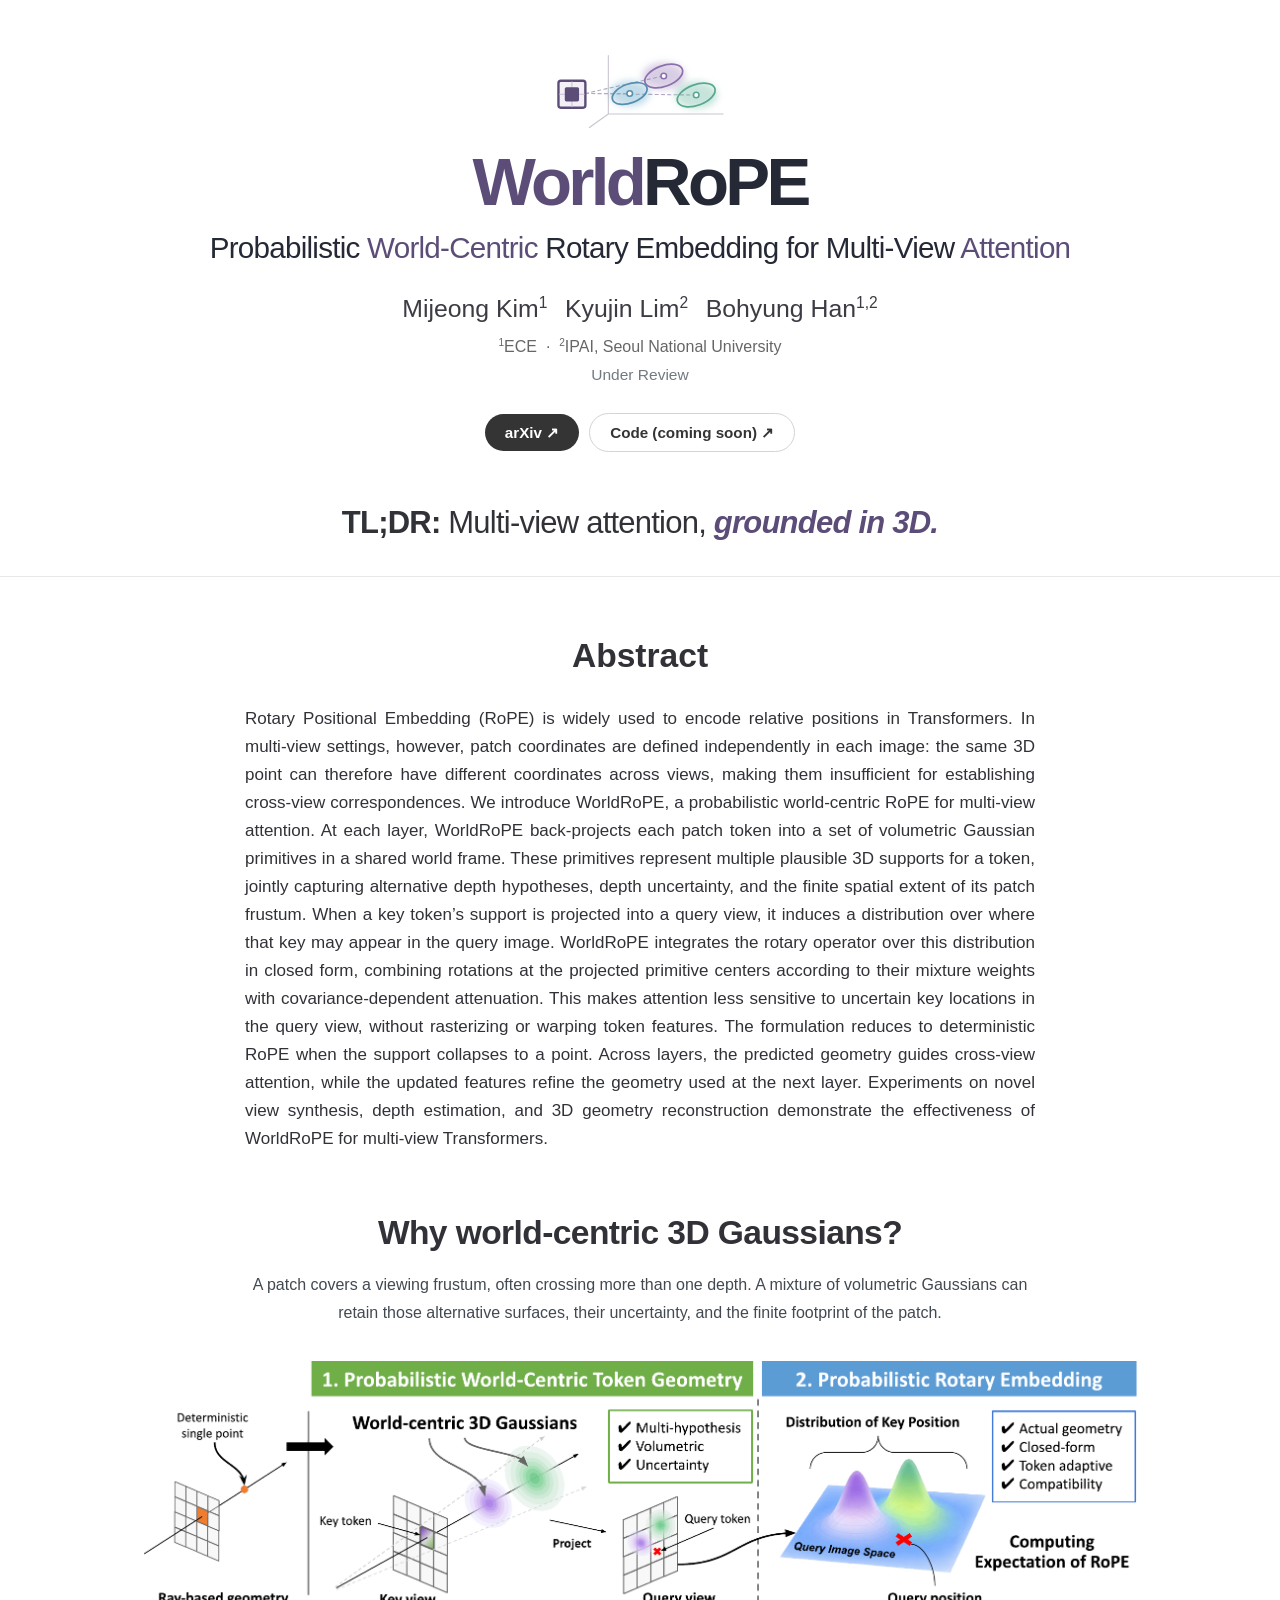
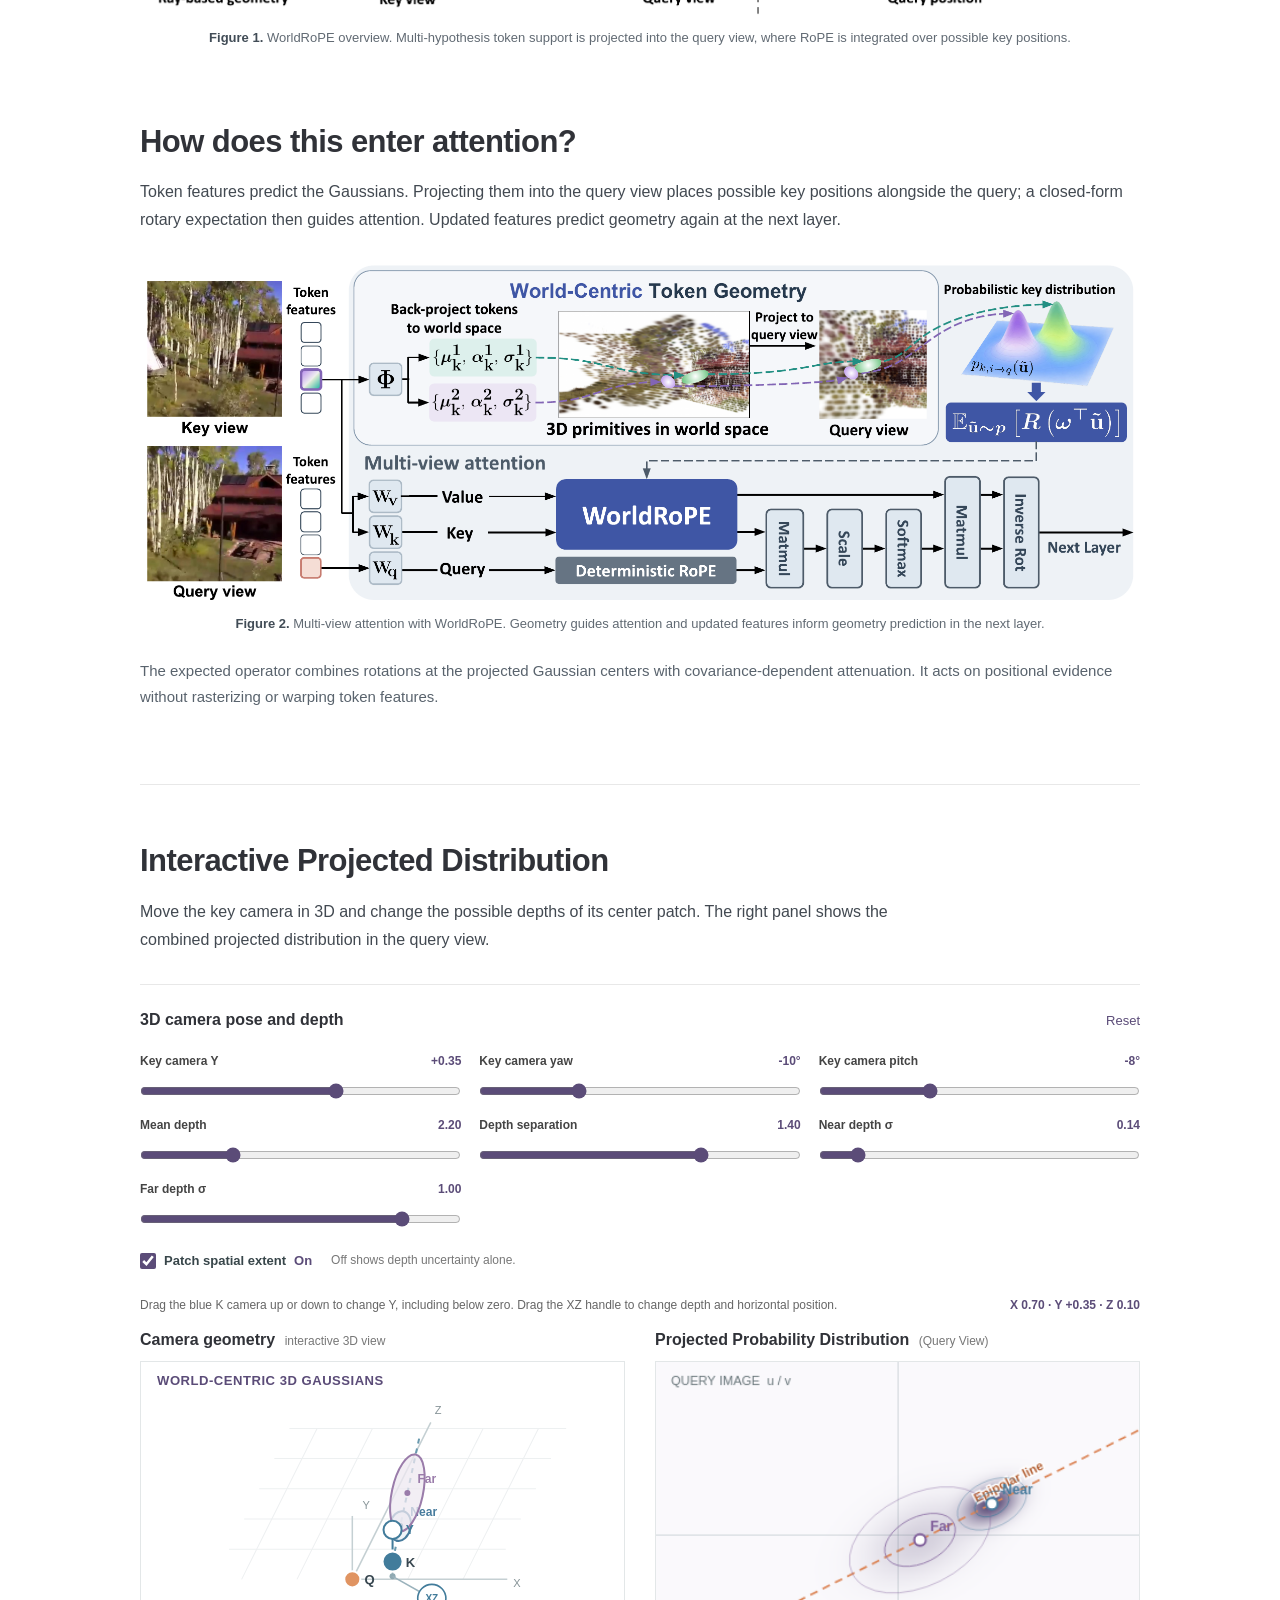
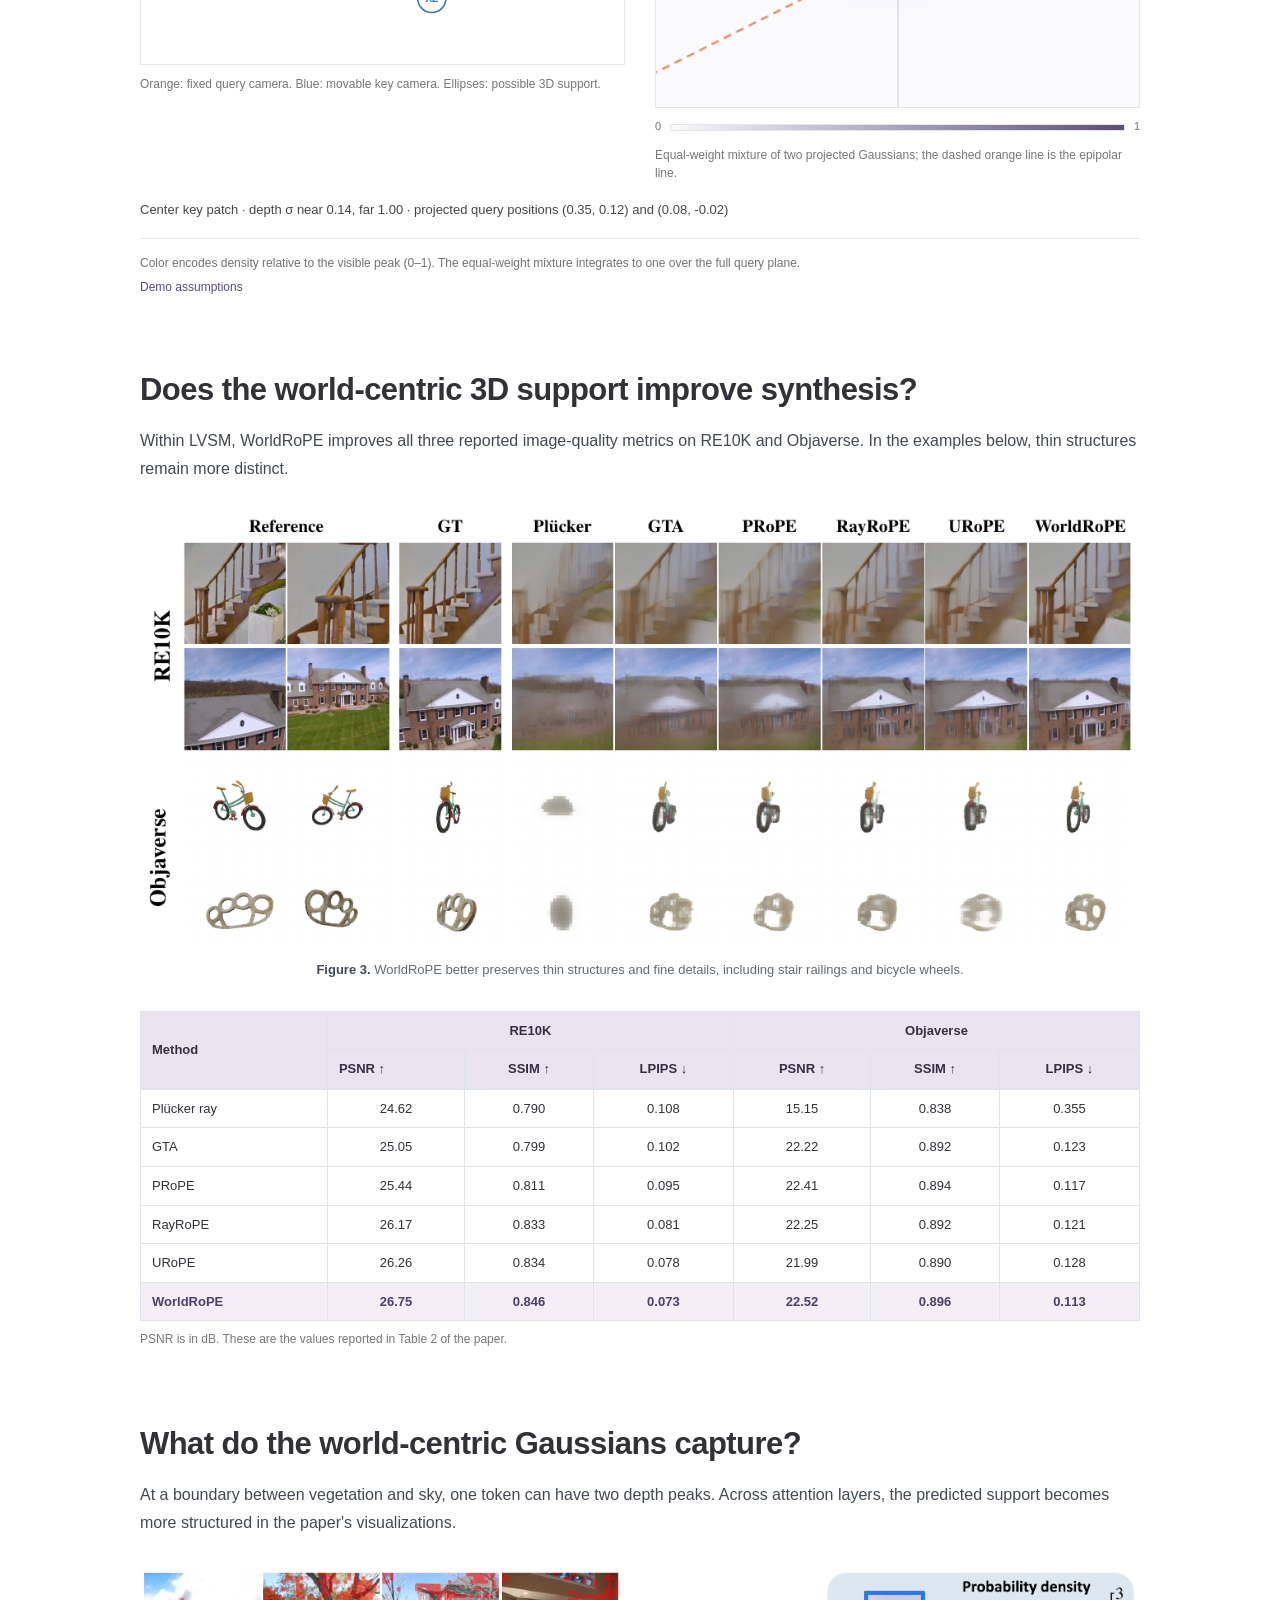
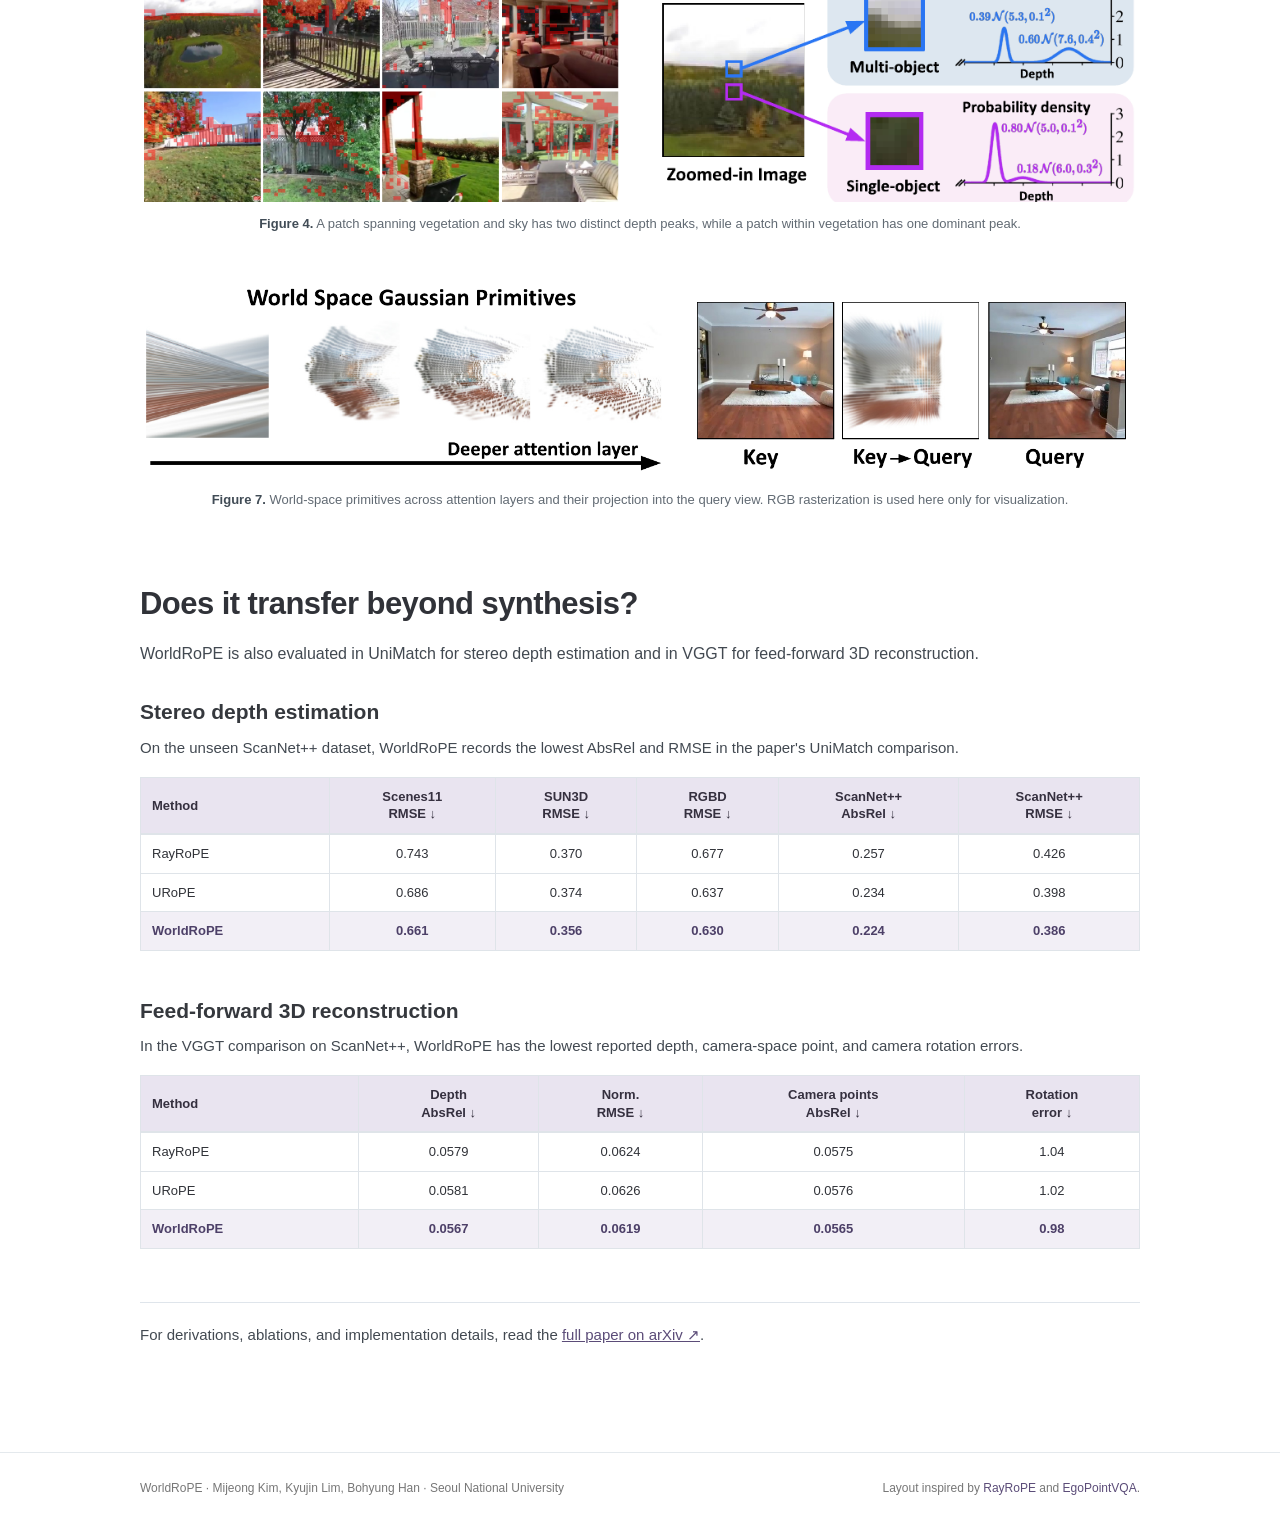
==== index.html @ 57f2ae1a "Add arXiv and code links to project header" ====
<!doctype html>
<html lang="en">
<head>
  <meta charset="utf-8">
  <meta name="viewport" content="width=device-width, initial-scale=1">
  <meta name="theme-color" content="#ffffff">
  <meta name="description" content="WorldRoPE: Probabilistic World-Centric Rotary Embedding for Multi-View Attention.">
  <title>WorldRoPE: Probabilistic World-Centric Rotary Embedding for Multi-View Attention</title>
  <link rel="icon" href="assets/favicon.svg?v=4" type="image/svg+xml">
  <link rel="stylesheet" href="styles.css?v=4">
  <link rel="stylesheet" href="styles-demo.css?v=2">
  <script src="script.js" defer></script>
  <script src="worldrope-demo.js?v=5" defer></script>
</head>
<body>
  <a class="skip-link" href="#main">Skip to content</a>
  <main id="main">
    <header class="paper-header page-width">
        <img class="brand-mark" src="assets/worldrope-mark.svg?v=3" width="190" height="95" alt="One image patch branching into three Gaussian supports in world coordinates">
        <h1><span class="brand-title"><span class="world">World</span>RoPE</span><span class="paper-title">Probabilistic <span class="title-emphasis">World-Centric</span> Rotary Embedding for Multi-View <span class="title-emphasis">Attention</span></span></h1>
        <p class="authors"><span><a href="https://mjmjeong.github.io/" target="_blank" rel="noopener">Mijeong Kim<sup>1</sup></a></span><span>Kyujin Lim<sup>2</sup></span><span><a href="https://cv.snu.ac.kr/index.php/~bhhan/" target="_blank" rel="noopener">Bohyung Han<sup>1,2</sup></a></span></p>
        <p class="affiliation"><sup>1</sup>ECE &nbsp;·&nbsp; <sup>2</sup>IPAI, Seoul National University</p>
        <p class="venue">Under Review</p>
        <div class="paper-links">
          <a class="paper-button" href="https://arxiv.org/abs/2610.16337" target="_blank" rel="noopener" aria-label="Open WorldRoPE on arXiv">arXiv ↗</a>
          <a class="paper-button paper-button-secondary" href="https://github.com/mjmjeong/WorldRoPE" target="_blank" rel="noopener" aria-label="Open the WorldRoPE code repository">Code (coming soon) ↗</a>
        </div>
    </header>

    <p class="tldr-line"><strong>TL;DR:</strong> Multi-view attention, <em>grounded in 3D.</em></p>

    <section class="abstract-section" id="abstract">
      <div class="abstract-reading">
        <h2>Abstract</h2>
        <p>Rotary Positional Embedding (RoPE) is widely used to encode relative positions in Transformers. In multi-view settings, however, patch coordinates are defined independently in each image: the same 3D point can therefore have different coordinates across views, making them insufficient for establishing cross-view correspondences. We introduce WorldRoPE, a probabilistic world-centric RoPE for multi-view attention. At each layer, WorldRoPE back-projects each patch token into a set of volumetric Gaussian primitives in a shared world frame. These primitives represent multiple plausible 3D supports for a token, jointly capturing alternative depth hypotheses, depth uncertainty, and the finite spatial extent of its patch frustum. When a key token’s support is projected into a query view, it induces a distribution over where that key may appear in the query image. WorldRoPE integrates the rotary operator over this distribution in closed form, combining rotations at the projected primitive centers according to their mixture weights with covariance-dependent attenuation. This makes attention less sensitive to uncertain key locations in the query view, without rasterizing or warping token features. The formulation reduces to deterministic RoPE when the support collapses to a point. Across layers, the predicted geometry guides cross-view attention, while the updated features refine the geometry used at the next layer. Experiments on novel view synthesis, depth estimation, and 3D geometry reconstruction demonstrate the effectiveness of WorldRoPE for multi-view Transformers.</p>
      </div>
    </section>

    <div class="page-width">

      <section class="paper-section" id="overview">
        <h2>Why world-centric 3D Gaussians?</h2>
        <p>A patch covers a viewing frustum, often crossing more than one depth. A mixture of volumetric Gaussians can retain those alternative surfaces, their uncertainty, and the finite footprint of the patch.</p>
        <figure class="paper-figure">
          <img src="assets/paper-figure-1.png" alt="Figure 1 from the paper: ray-based geometry, world-centric Gaussian token geometry, and probabilistic rotary embedding" loading="lazy">
          <figcaption><b>Figure 1.</b> WorldRoPE overview. Multi-hypothesis token support is projected into the query view, where RoPE is integrated over possible key positions.</figcaption>
        </figure>
      </section>

      <section class="paper-section" id="method">
        <h2>How does this enter attention?</h2>
        <p>Token features predict the Gaussians. Projecting them into the query view places possible key positions alongside the query; a closed-form rotary expectation then guides attention. Updated features predict geometry again at the next layer.</p>
        <figure class="paper-figure">
          <img src="assets/paper-figure-2.png" alt="Figure 2 from the paper: WorldRoPE inside multi-view attention, from Gaussian prediction to the next attention layer" loading="lazy">
          <figcaption><b>Figure 2.</b> Multi-view attention with WorldRoPE. Geometry guides attention and updated features inform geometry prediction in the next layer.</figcaption>
        </figure>
        <p class="method-detail">The expected operator combines rotations at the projected Gaussian centers with covariance-dependent attenuation. It acts on positional evidence without rasterizing or warping token features.</p>
      </section>

      <section class="paper-section demo-section" id="projected-distribution">
        <h2>Interactive Projected Distribution</h2>
        <p>Move the key camera in 3D and change the possible depths of its center patch. The right panel shows the combined projected distribution in the query view.</p>
        <div class="demo-shell" id="worldrope-demo">
          <div class="demo-heading"><h3>3D camera pose and depth</h3><button type="button" id="demo-reset">Reset</button></div>
          <div class="demo-controls">
            <label for="demo-camera-y">Key camera Y <output id="demo-camera-y-value">+0.35</output><input id="demo-camera-y" type="range" min="-1.50" max="1.50" step="0.01" value="0.35"></label>
            <label for="demo-yaw">Key camera yaw <output id="demo-yaw-value">−10°</output><input id="demo-yaw" type="range" min="-25" max="25" step="1" value="-10"></label>
            <label for="demo-pitch">Key camera pitch <output id="demo-pitch-value">−8°</output><input id="demo-pitch" type="range" min="-25" max="25" step="1" value="-8"></label>
            <label for="demo-depth">Mean depth <output id="demo-depth-value">2.20</output><input id="demo-depth" type="range" min="1.50" max="4.00" step="0.05" value="2.20"></label>
            <label for="demo-split">Depth separation <output id="demo-split-value">1.40</output><input id="demo-split" type="range" min="0" max="2.00" step="0.05" value="1.40"></label>
            <label for="demo-nearSigma">Near depth σ <output id="demo-nearSigma-value">0.14</output><input id="demo-nearSigma" type="range" min="0.02" max="1.20" step="0.01" value="0.14"></label>
            <label for="demo-farSigma">Far depth σ <output id="demo-farSigma-value">1.00</output><input id="demo-farSigma" type="range" min="0.02" max="1.20" step="0.01" value="1.00"></label>
          </div>
          <label class="extent-control" for="demo-spatial-extent"><input id="demo-spatial-extent" type="checkbox" checked><span>Patch spatial extent</span><output id="demo-spatial-extent-value">On</output><small>Off shows depth uncertainty alone.</small></label>
          <p class="demo-drag-hint">Drag the blue K camera up or down to change Y, including below zero. Drag the XZ handle to change depth and horizontal position. <output id="demo-camera-position">X 0.70 · Y +0.35 · Z 0.10</output></p>
          <div class="demo-views">
            <figure class="demo-view"><h3>Camera geometry <small>interactive 3D view</small></h3><svg id="demo-world" viewBox="0 0 480 300" role="img" aria-label="Interactive 3D camera geometry; drag the blue K camera for X and Y, or the XZ handle for X and Z"></svg><figcaption>Orange: fixed query camera. Blue: movable key camera. Ellipses: possible 3D support.</figcaption></figure>
            <figure class="demo-view"><h3>Projected Probability Distribution <small>(Query View)</small></h3><div class="heatmap-stack"><img src="assets/projected-distribution-default.svg?v=2" width="420" height="300" alt="" aria-hidden="true"><canvas id="demo-heatmap" width="420" height="300" role="img" aria-label="Combined projected Gaussian density and the epipolar line in the query view"></canvas></div><div class="demo-legend"><span>0</span><span class="demo-gradient" aria-hidden="true"></span><span>1</span></div><figcaption>Equal-weight mixture of two projected Gaussians; the dashed orange line is the epipolar line.</figcaption></figure>
          </div>
          <p class="demo-status" id="demo-status" aria-live="polite"></p>
        </div>
        <p class="demo-note">Color encodes density relative to the visible peak (0–1). The equal-weight mixture integrates to one over the full query plane.</p>
        <details class="demo-assumptions"><summary>Demo assumptions</summary><p>The center key patch has two possible depths with equal mixture weight and independently adjustable depth standard deviations, as in the paper's per-hypothesis mixture. A fixed 3D depth σ can look narrower after projection at a greater depth because perspective reduces disparity. Its depth uncertainty and optional patch footprint are projected through the fixed query camera. The dashed epipolar line is the projection of the center key ray over varying depth. To make spatial extent visible at this display size, the illustrative patch-footprint width is enlarged and grows with depth; it is not a learned covariance. A half-pixel regularization keeps the displayed density finite when spatial extent is off. Probability outside the query image frame is not shown.</p></details>
      </section>

      <section class="paper-section" id="results">
        <h2>Does the world-centric 3D support improve synthesis?</h2>
        <p>Within LVSM, WorldRoPE improves all three reported image-quality metrics on RE10K and Objaverse. In the examples below, thin structures remain more distinct.</p>
        <figure class="paper-figure qualitative-figure">
          <div class="image-scroll"><img src="assets/paper-figure-3.png" alt="Figure 3 from the paper: reference views, ground truth, six positional encoding baselines, and WorldRoPE on RE10K and Objaverse" loading="lazy"></div>
          <figcaption><b>Figure 3.</b> WorldRoPE better preserves thin structures and fine details, including stair railings and bicycle wheels.</figcaption>
        </figure>
        <div class="table-scroll"><table>
          <caption>Novel view synthesis with LVSM. Higher PSNR and SSIM, lower LPIPS.</caption>
          <thead><tr><th rowspan="2">Method</th><th colspan="3">RE10K</th><th colspan="3">Objaverse</th></tr><tr><th>PSNR ↑</th><th>SSIM ↑</th><th>LPIPS ↓</th><th>PSNR ↑</th><th>SSIM ↑</th><th>LPIPS ↓</th></tr></thead>
          <tbody>
            <tr><th>Plücker ray</th><td>24.62</td><td>0.790</td><td>0.108</td><td>15.15</td><td>0.838</td><td>0.355</td></tr>
            <tr><th>GTA</th><td>25.05</td><td>0.799</td><td>0.102</td><td>22.22</td><td>0.892</td><td>0.123</td></tr>
            <tr><th>PRoPE</th><td>25.44</td><td>0.811</td><td>0.095</td><td>22.41</td><td>0.894</td><td>0.117</td></tr>
            <tr><th>RayRoPE</th><td>26.17</td><td>0.833</td><td>0.081</td><td>22.25</td><td>0.892</td><td>0.121</td></tr>
            <tr><th>URoPE</th><td>26.26</td><td>0.834</td><td>0.078</td><td>21.99</td><td>0.890</td><td>0.128</td></tr>
            <tr class="ours"><th>WorldRoPE</th><td>26.75</td><td>0.846</td><td>0.073</td><td>22.52</td><td>0.896</td><td>0.113</td></tr>
          </tbody>
        </table></div>
        <p class="table-note">PSNR is in dB. These are the values reported in Table 2 of the paper.</p>
      </section>

      <section class="paper-section" id="geometry">
        <h2>What do the world-centric Gaussians capture?</h2>
        <p>At a boundary between vegetation and sky, one token can have two depth peaks. Across attention layers, the predicted support becomes more structured in the paper's visualizations.</p>
        <figure class="paper-figure">
          <img src="assets/paper-figure-4.png" alt="Figure 4 from the paper: image tokens with multiple predicted depth peaks and two example depth distributions" loading="lazy">
          <figcaption><b>Figure 4.</b> A patch spanning vegetation and sky has two distinct depth peaks, while a patch within vegetation has one dominant peak.</figcaption>
        </figure>
        <figure class="paper-figure">
          <img src="assets/paper-figure-7.png" alt="Figure 7 from the paper: world-space Gaussian primitives across layers and their projection into the query view" loading="lazy">
          <figcaption><b>Figure 7.</b> World-space primitives across attention layers and their projection into the query view. RGB rasterization is used here only for visualization.</figcaption>
        </figure>
      </section>

      <section class="paper-section" id="applications">
        <h2>Does it transfer beyond synthesis?</h2>
        <p>WorldRoPE is also evaluated in UniMatch for stereo depth estimation and in VGGT for feed-forward 3D reconstruction.</p>
        <h3>Stereo depth estimation</h3>
        <p>On the unseen ScanNet++ dataset, WorldRoPE records the lowest AbsRel and RMSE in the paper's UniMatch comparison.</p>
        <div class="table-scroll"><table>
          <caption>Stereo depth estimation with UniMatch. Lower is better.</caption>
          <thead><tr><th>Method</th><th>Scenes11<br>RMSE ↓</th><th>SUN3D<br>RMSE ↓</th><th>RGBD<br>RMSE ↓</th><th>ScanNet++<br>AbsRel ↓</th><th>ScanNet++<br>RMSE ↓</th></tr></thead>
          <tbody><tr><th>RayRoPE</th><td>0.743</td><td>0.370</td><td>0.677</td><td>0.257</td><td>0.426</td></tr><tr><th>URoPE</th><td>0.686</td><td>0.374</td><td>0.637</td><td>0.234</td><td>0.398</td></tr><tr class="ours"><th>WorldRoPE</th><td>0.661</td><td>0.356</td><td>0.630</td><td>0.224</td><td>0.386</td></tr></tbody>
        </table></div>
        <h3>Feed-forward 3D reconstruction</h3>
        <p>In the VGGT comparison on ScanNet++, WorldRoPE has the lowest reported depth, camera-space point, and camera rotation errors.</p>
        <div class="table-scroll"><table>
          <caption>Feed-forward 3D reconstruction with VGGT on ScanNet++. Lower is better.</caption>
          <thead><tr><th>Method</th><th>Depth<br>AbsRel ↓</th><th>Norm.<br>RMSE ↓</th><th>Camera points<br>AbsRel ↓</th><th>Rotation<br>error ↓</th></tr></thead>
          <tbody><tr><th>RayRoPE</th><td>0.0579</td><td>0.0624</td><td>0.0575</td><td>1.04</td></tr><tr><th>URoPE</th><td>0.0581</td><td>0.0626</td><td>0.0576</td><td>1.02</td></tr><tr class="ours"><th>WorldRoPE</th><td>0.0567</td><td>0.0619</td><td>0.0565</td><td>0.98</td></tr></tbody>
        </table></div>
        <p class="paper-end">For derivations, ablations, and implementation details, read the <a href="https://arxiv.org/abs/2610.16337" target="_blank" rel="noopener">full paper on arXiv ↗</a>.</p>
      </section>
    </div>
  </main>
  <footer><div class="page-width"><span>WorldRoPE · Mijeong Kim, Kyujin Lim, Bohyung Han · Seoul National University</span><span>Layout inspired by <a href="https://rayrope.github.io/" target="_blank" rel="noopener">RayRoPE</a> and <a href="https://yuuraa.github.io/papers/choi2026egovqa/" target="_blank" rel="noopener">EgoPointVQA</a>.</span></div></footer>
</body>
</html>
---- styles.css ----
:root{--text:#303238;--muted:#5f6873;--accent:#5b4c78;--line:#dfe5eb;--width:1000px}
*{box-sizing:border-box}
html{scroll-behavior:smooth}
body{margin:0;background:#fff;color:var(--text);font-family:Arial,Helvetica,sans-serif;line-height:1.62;-webkit-font-smoothing:antialiased}
img,video{max-width:100%}
a{color:var(--accent)}
a:hover{color:#463b5d}
.page-width{width:min(var(--width),calc(100% - 40px));margin:0 auto}
.skip-link{position:absolute;left:12px;top:-80px;background:#fff;padding:8px 12px;z-index:10}
.skip-link:focus{top:12px}
.paper-header{text-align:center;padding:42px 0 32px}
.brand-mark{display:block;width:190px;height:95px;object-fit:contain;margin:0 auto 10px}
.paper-header h1{max-width:1040px;margin:0 auto 23px;color:#252936;letter-spacing:-.035em;font-weight:700}
.brand-title{display:block;font-size:clamp(3rem,6vw,4.2rem);line-height:1.05;letter-spacing:-.055em}
.brand-title .world{color:var(--accent)}
.paper-title{display:block;max-width:900px;margin:11px auto 0;font-size:clamp(1.3rem,2.6vw,1.85rem);font-weight:500;line-height:1.3;letter-spacing:-.025em}
.title-emphasis{color:var(--accent)}
.authors{display:flex;justify-content:center;gap:0 1.1rem;flex-wrap:wrap;margin:0 0 8px;color:#3d3b43;font-size:clamp(1.25rem,2.4vw,1.55rem);line-height:1.5}
.authors a{color:inherit;text-decoration:none}
.authors a:hover,.authors a:focus-visible{text-decoration:underline;text-underline-offset:.18em}
.authors sup,.affiliation sup{font-size:.63em;vertical-align:super;line-height:0}
.affiliation{margin:0 0 4px;font-size:1rem;color:#666;line-height:1.45}
.hero-purpose{max-width:700px;margin:0 auto 22px;color:#4a5158;font-size:17px;line-height:1.55}
.venue{font-size:.97rem;font-weight:400;color:#727981;margin:0 0 25px}
.paper-button{display:inline-block;padding:9px 20px;border-radius:999px;background:#343434;color:#fff;font-size:.95rem;font-weight:600;text-decoration:none;line-height:1.3}
.paper-button:hover{background:#1c1c1c;color:#fff}
.paper-links{display:flex;justify-content:center;align-items:center;gap:10px;flex-wrap:wrap}
.paper-button-secondary{background:#fff;color:#343434;border:1px solid #cfd5da}
.paper-button-secondary:hover{background:#f4f6f7;color:#1c1c1c}
.tldr-line{max-width:1100px;margin:0 auto;padding:19px 20px 32px;text-align:center;font-size:clamp(22px,2.6vw,31px);line-height:1.3;letter-spacing:-.025em;white-space:nowrap}
.tldr-line strong{font-weight:700}
.tldr-line em{font-style:italic;color:var(--accent);font-weight:600}
.abstract-section{padding:58px 0;border-top:1px solid #e8e8e8}
.abstract-reading{width:min(790px,calc(100% - 40px));margin:0 auto}
.abstract-section h2{margin:0 0 28px;font-size:clamp(1.7rem,2.7vw,2.1rem);line-height:1.25;text-align:center;font-weight:600}
.abstract-section p{margin:0 0 1.1em;font-size:17px;line-height:1.65;text-align:justify}
.abstract-section p:last-child{margin-bottom:0}
.paper-section{padding:0 0 74px;scroll-margin-top:25px}
.paper-section h2{margin:0 0 17px;color:#303238;font-size:clamp(25px,3vw,31px);line-height:1.28;letter-spacing:-.018em;font-weight:650}
.paper-section#overview h2{text-align:center;font-size:clamp(1.7rem,2.7vw,2.1rem)}
.paper-section#overview h2 em{font-style:normal;color:var(--accent)}
.paper-section#overview>p{text-align:center;max-width:800px;margin:0 auto 27px}
.paper-section>p{margin:0 0 30px;font-size:16px;line-height:1.75;color:#424951}
.paper-figure{margin:29px 0 0}
.explainer-figure{margin:32px 0 42px}
.explainer-figure video{display:block;width:100%;aspect-ratio:16/9;background:#fff;border:1px solid #e5eaee;border-radius:4px}
.explainer-figure figcaption{margin:11px auto 0;max-width:850px;text-align:center;color:#616a73;font-size:13px;line-height:1.55}
.paper-figure img{display:block;width:100%;height:auto}
.paper-figure figcaption{margin:12px auto 0;max-width:890px;color:#616a73;font-size:13px;line-height:1.55;text-align:center}
.paper-figure figcaption b{color:#414c56}
.method-detail{margin:24px 0 0!important;font-size:15px!important;color:#59636d!important}
.qualitative-figure{margin-top:28px}
.image-scroll{overflow-x:auto}
.table-scroll{width:100%;overflow-x:auto;margin-top:31px}
table{width:100%;min-width:750px;border-collapse:collapse;font-size:13px;line-height:1.35;font-variant-numeric:tabular-nums}
caption{position:absolute;width:1px;height:1px;overflow:hidden;clip:rect(0,0,0,0);white-space:nowrap}
th,td{padding:10px 11px;border:1px solid #dfe4e9;text-align:center}
th:first-child{text-align:left;white-space:nowrap}
thead th{background:#e9e4f0;font-weight:650;color:#35303f}
tbody th{font-weight:500}
tbody .ours th,tbody .ours td{background:#f2eff6;font-weight:700;color:#4d4068}
.table-note{color:#777!important;font-size:12px!important;margin:8px 0 0!important}
#geometry .paper-figure+.paper-figure{margin-top:48px}
#applications h3{margin:46px 0 9px;color:#35383d;font-size:21px;line-height:1.3}
#applications h3:first-of-type{margin-top:26px}
#applications h3+p{margin-bottom:12px;font-size:15px}
#applications .table-scroll{margin-top:16px}
.paper-end{margin-top:53px!important;padding-top:19px;border-top:1px solid var(--line);font-size:15px!important}
footer{border-top:1px solid #e4e9ed;color:#777;padding:26px 0 35px;font-size:12px}
footer .page-width{display:flex;justify-content:space-between;gap:18px;flex-wrap:wrap}
footer a{text-decoration:none}
@media(max-width:700px){
 .page-width{width:min(100% - 30px,var(--width))}
 .paper-header{padding-top:30px}
 .tldr-line{white-space:normal;font-size:clamp(22px,5vw,29px);padding:15px 15px 28px}
 .brand-mark{width:160px;height:80px}
 .authors{gap:0 12px}
 .affiliation{font-size:14px}
 .hero-purpose{font-size:15px}
 .abstract-section{padding:44px 0}
 .abstract-reading{width:calc(100% - 30px)}
 .abstract-section p{font-size:16px;text-align:left}
 .teaser{width:calc(100% - 30px);padding-bottom:48px}
 .explainer-figure figcaption{text-align:left;font-size:12px}
 .paper-section{padding-bottom:62px}
 .paper-section>p{font-size:15px}
 .paper-figure figcaption{font-size:12px;text-align:left}
 .qualitative-figure img{min-width:850px}
 table{font-size:12px}
}
@media(prefers-reduced-motion:reduce){html{scroll-behavior:auto}*{transition-duration:.01ms!important}}
---- styles-demo.css ----
.demo-section{border-top:1px solid #e8e8e8;padding-top:56px}
.demo-section>p:first-of-type{max-width:790px}
.demo-shell{margin-top:30px;padding:22px 0 18px;border-top:1px solid #e8e8e8;border-bottom:1px solid #e8e8e8}
.demo-heading{display:flex;align-items:center;justify-content:space-between;gap:20px;margin-bottom:19px}
.demo-heading h3,.demo-view h3{margin:0;color:#303238;font-size:16px;font-weight:600;line-height:1.3}
.demo-heading button{border:0;background:none;color:#5b4c78;font:inherit;font-size:13px;cursor:pointer;padding:3px 0}
.demo-heading button:hover{text-decoration:underline}
.demo-controls{display:grid;grid-template-columns:repeat(3,minmax(0,1fr));gap:18px;margin-bottom:32px}
.demo-controls label{display:block;color:#444;font-size:12px;font-weight:600;line-height:1.35}
.demo-controls output{float:right;color:#5b4c78;font-variant-numeric:tabular-nums}
.demo-controls input{display:block;width:100%;margin:14px 0 0;accent-color:#5b4c78}
.extent-control{display:flex;align-items:center;gap:8px;width:max-content;max-width:100%;margin:-9px 0 24px;color:#38464a;font-size:13px;font-weight:600;cursor:pointer}
.extent-control input{width:16px;height:16px;margin:0;accent-color:#5b4c78}
.extent-control output{min-width:22px;color:#5b4c78;font-variant-numeric:tabular-nums}
.extent-control small{margin-left:7px;color:#777;font-size:12px;font-weight:400}
.demo-drag-hint{display:flex;justify-content:space-between;gap:18px;flex-wrap:wrap;margin:0 0 16px;color:#666;font-size:12px;line-height:1.5}
.demo-drag-hint output{color:#5b4c78;font-weight:700;font-variant-numeric:tabular-nums;white-space:nowrap}
.demo-views{display:grid;grid-template-columns:1fr 1fr;gap:30px}
.demo-view{margin:0;min-width:0}
.demo-view h3{margin-bottom:11px}
.demo-view h3 small{margin-left:5px;color:#777;font-size:12px;font-weight:400}
.demo-view svg,.demo-view canvas{display:block;width:100%;height:auto;border:1px solid #e3e7e8;background:#fff}
.demo-view svg{touch-action:none}
.heatmap-stack{position:relative}
.heatmap-stack img{display:block;width:100%;height:auto;border:1px solid #e3e7e8}
.heatmap-stack canvas{position:absolute;inset:0;width:100%;height:100%;background:transparent}
.demo-view figcaption{margin:10px 0 0;color:#777;font-size:12px;line-height:1.5;text-align:left}
.demo-legend{display:flex;align-items:center;gap:9px;margin-top:10px;color:#777;font-size:11px;font-variant-numeric:tabular-nums}
.demo-gradient{display:block;flex:1;height:7px;background:linear-gradient(90deg,#faf9fc,#5b4c78);border:1px solid #e3e7e8}
.demo-status{margin:18px 0 0;color:#454545;font-size:13px;font-variant-numeric:tabular-nums;line-height:1.5}
.demo-note{margin:15px 0 0!important;color:#727272!important;font-size:12px!important;line-height:1.6!important}
.demo-assumptions{margin-top:5px;color:#727272;font-size:12px;line-height:1.55}
.demo-assumptions summary{display:inline-block;color:#5b4c78;cursor:pointer}
.demo-assumptions p{max-width:790px;margin:8px 0 0}
@media(max-width:620px){
 .extent-control{align-items:flex-start;flex-wrap:wrap}
 .extent-control small{flex-basis:100%;margin-left:24px}
 .demo-controls{grid-template-columns:repeat(2,minmax(0,1fr));gap:17px 12px}
 .demo-views{grid-template-columns:1fr;gap:28px}
}
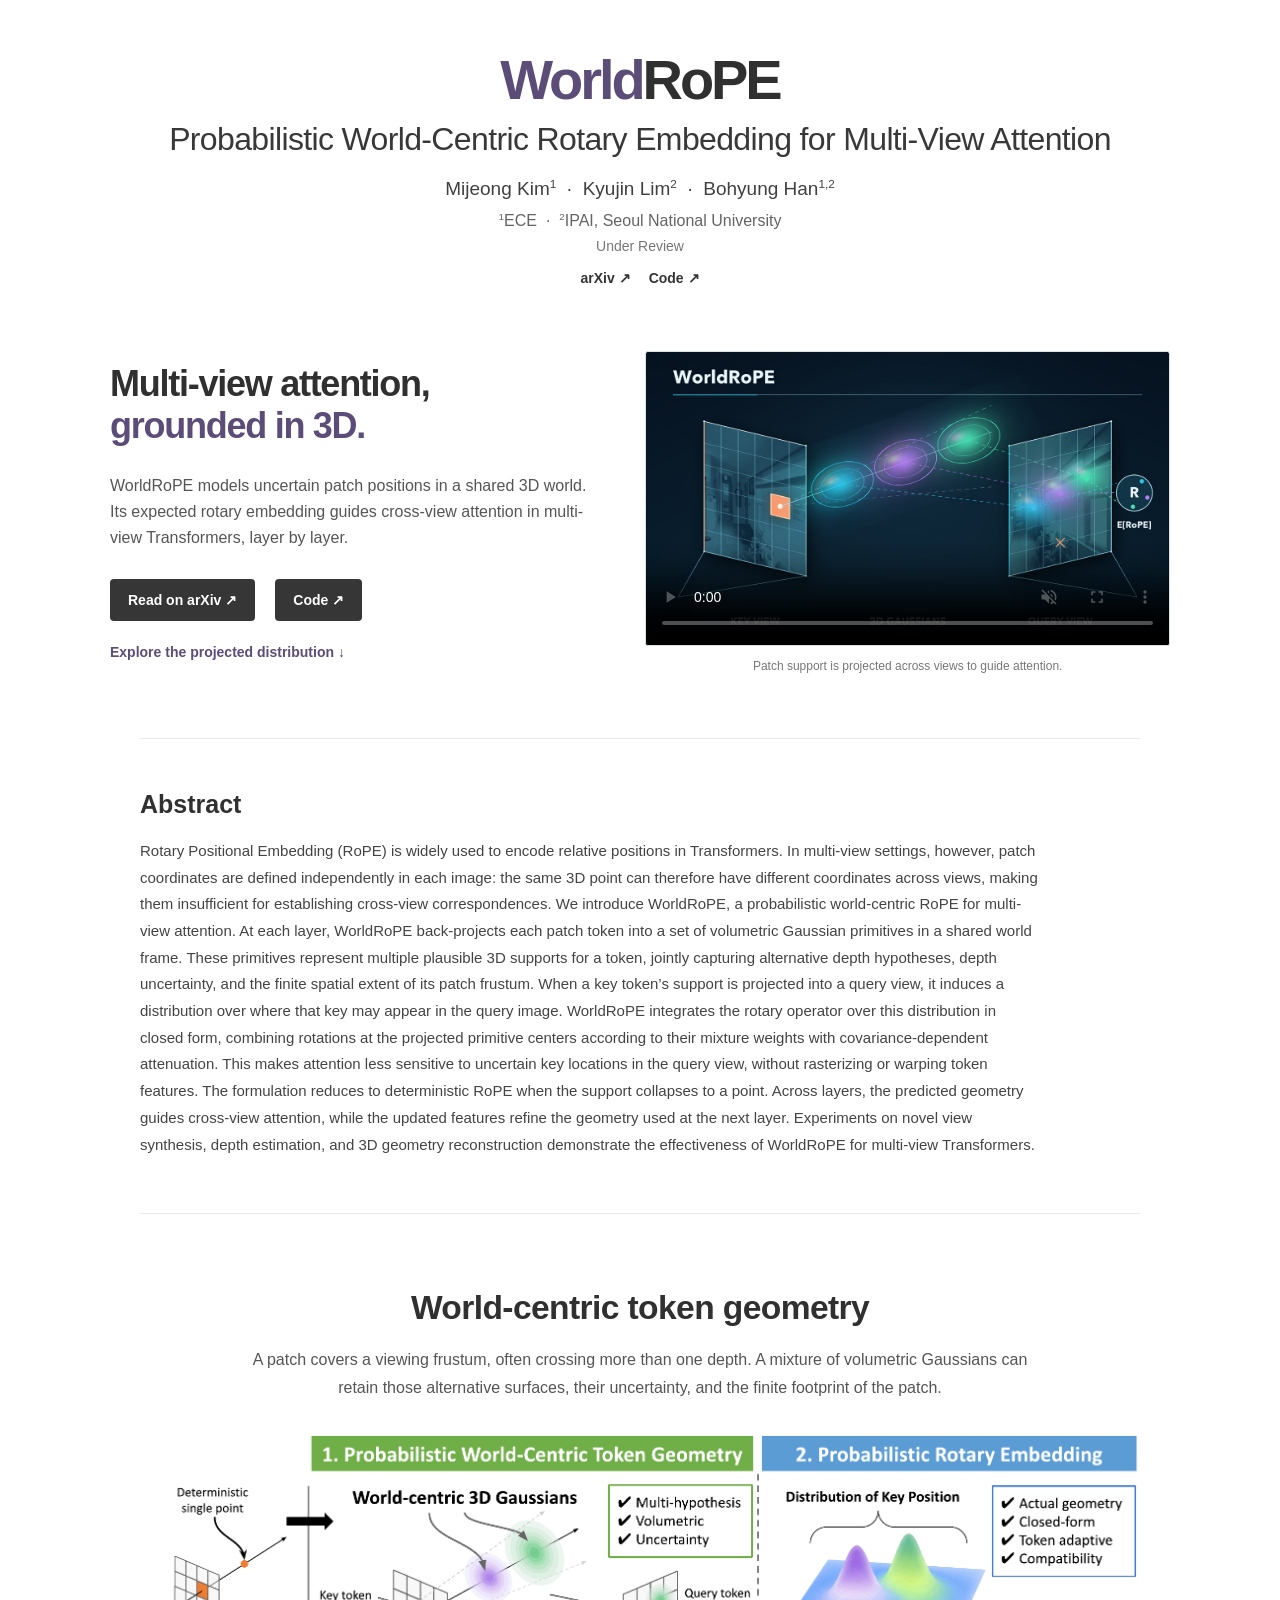
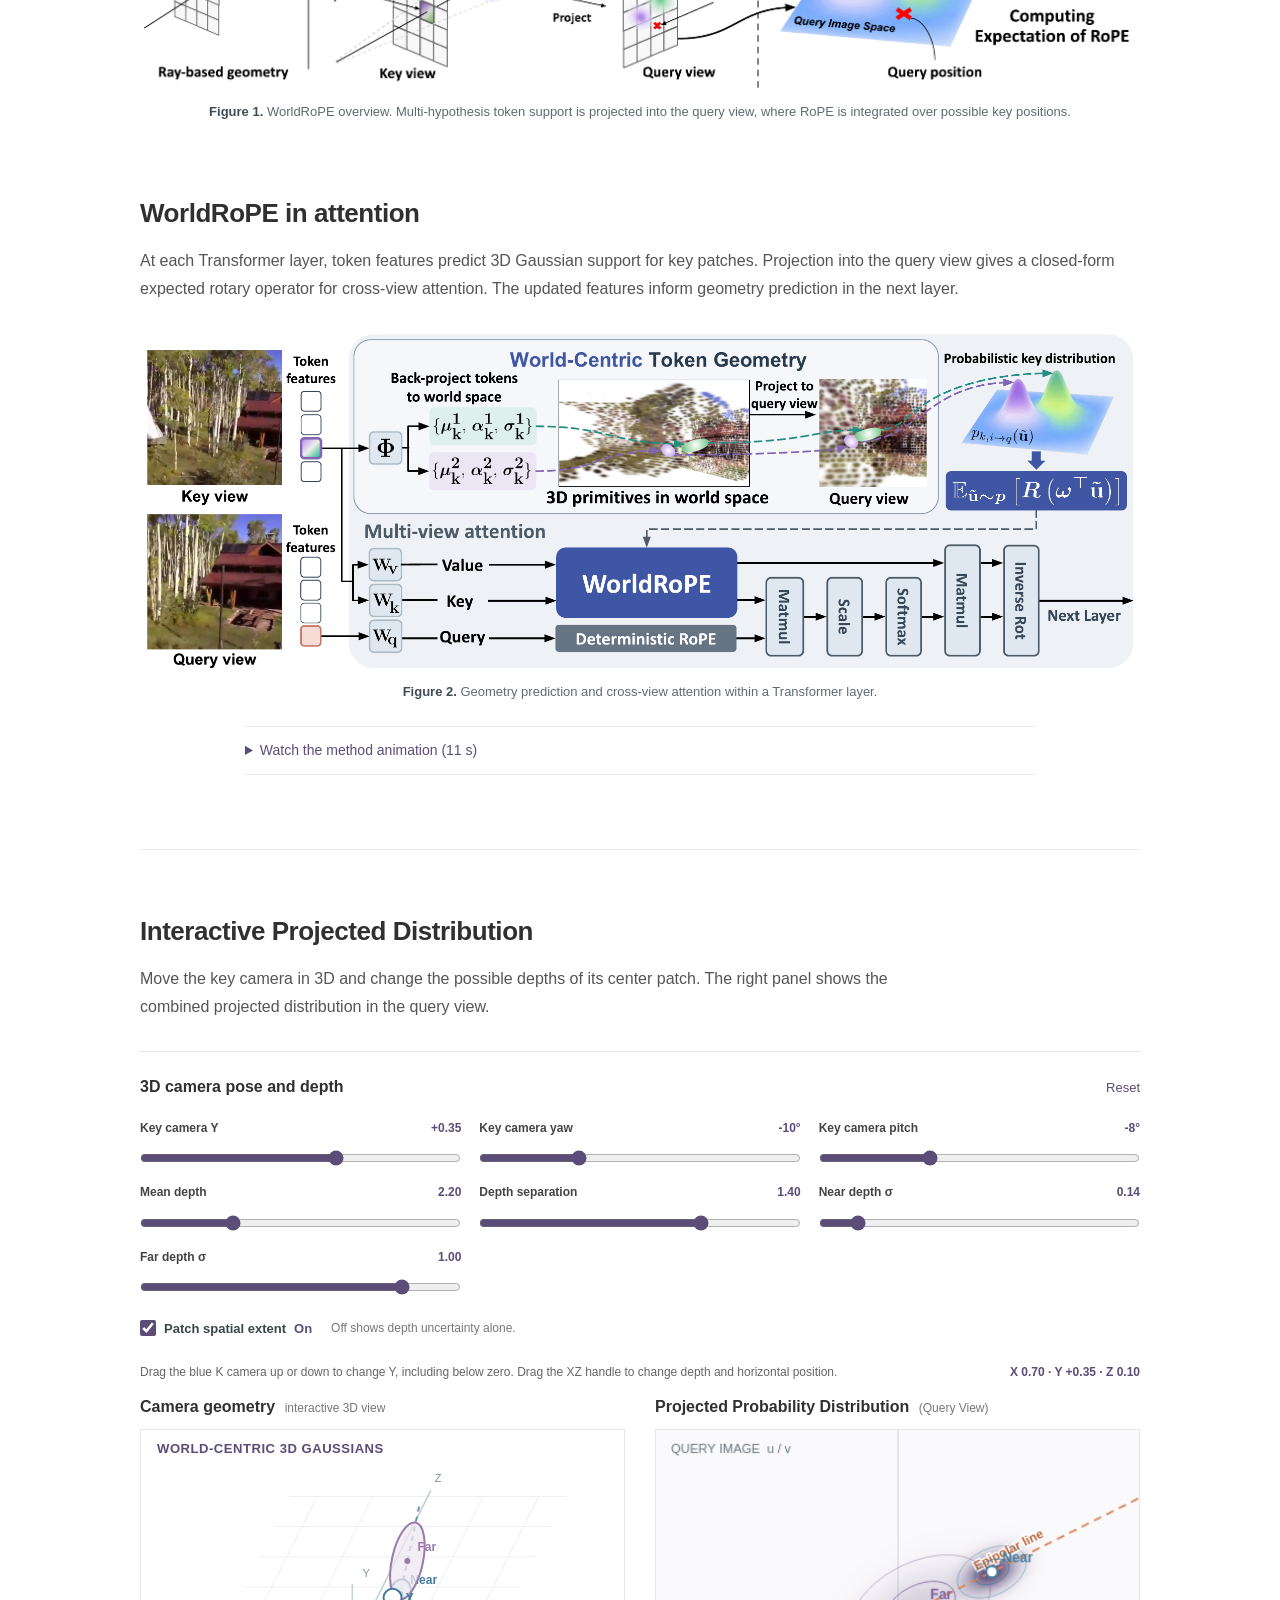
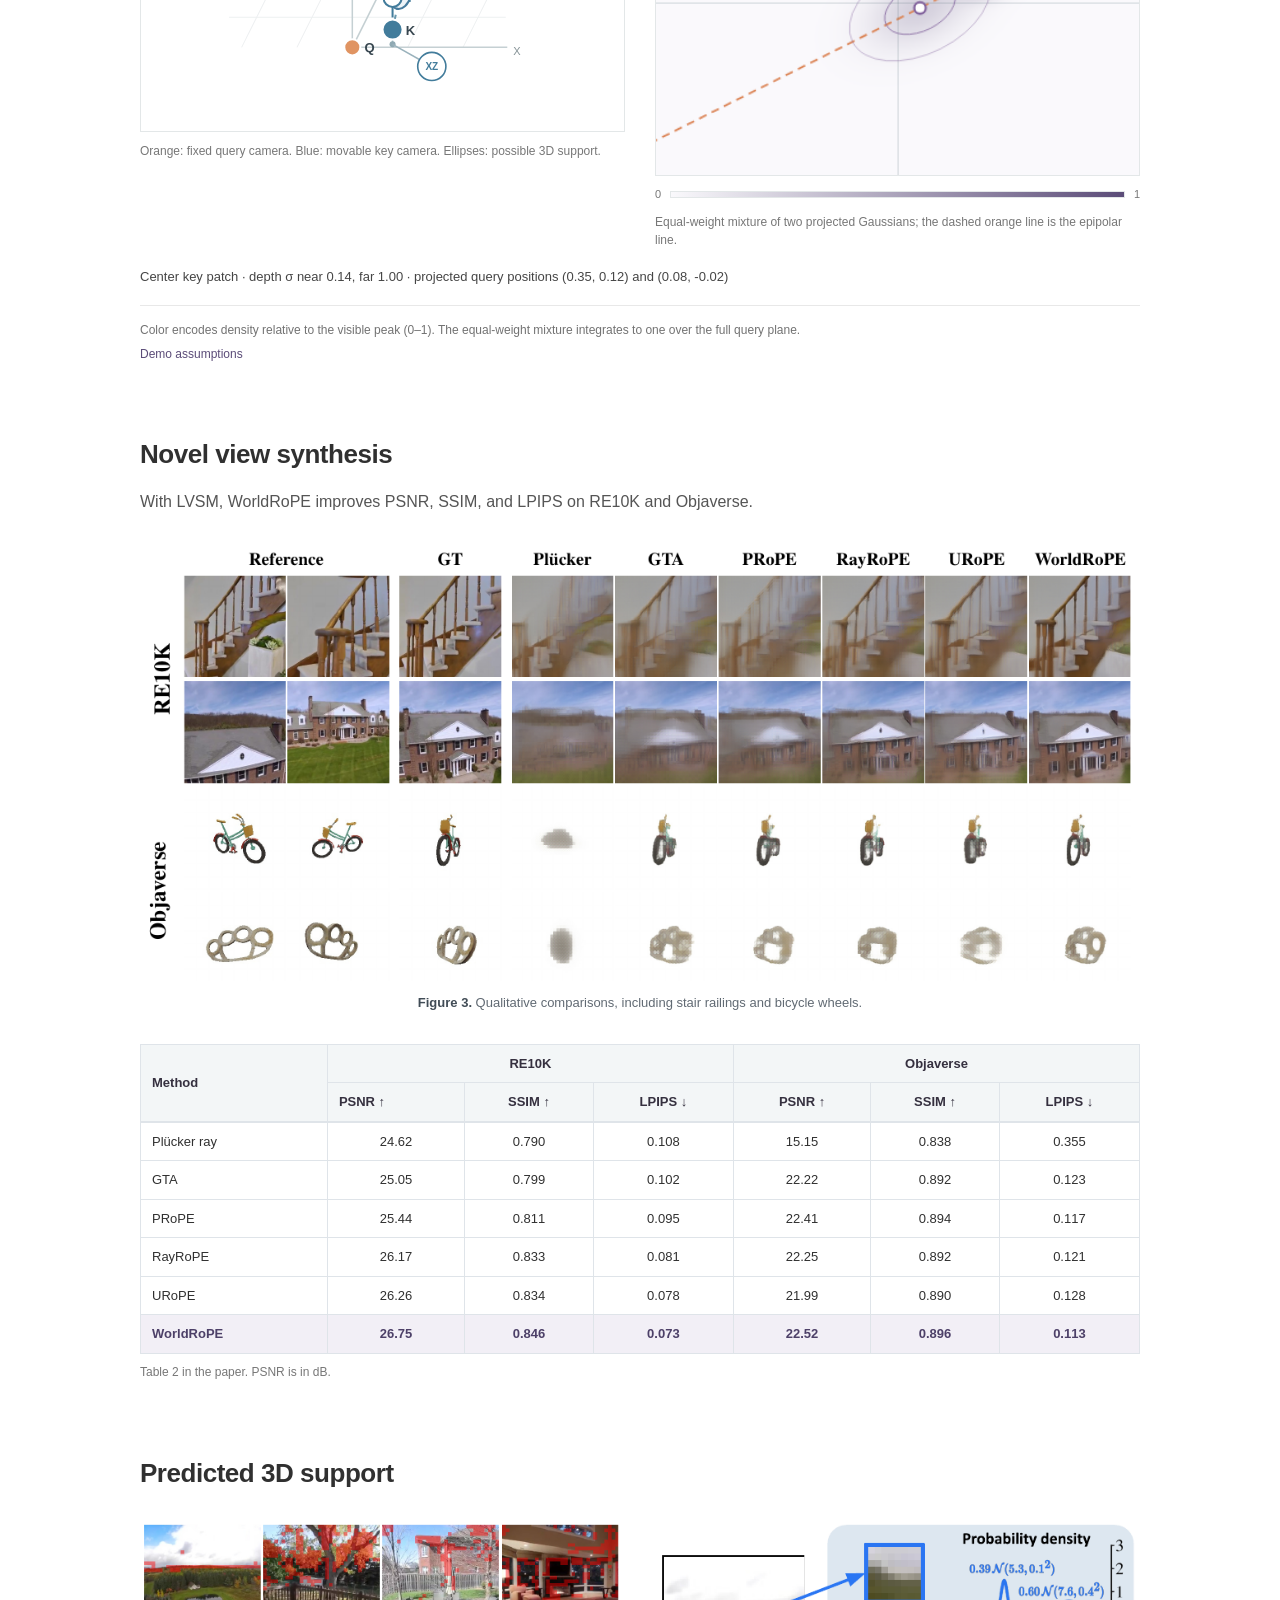
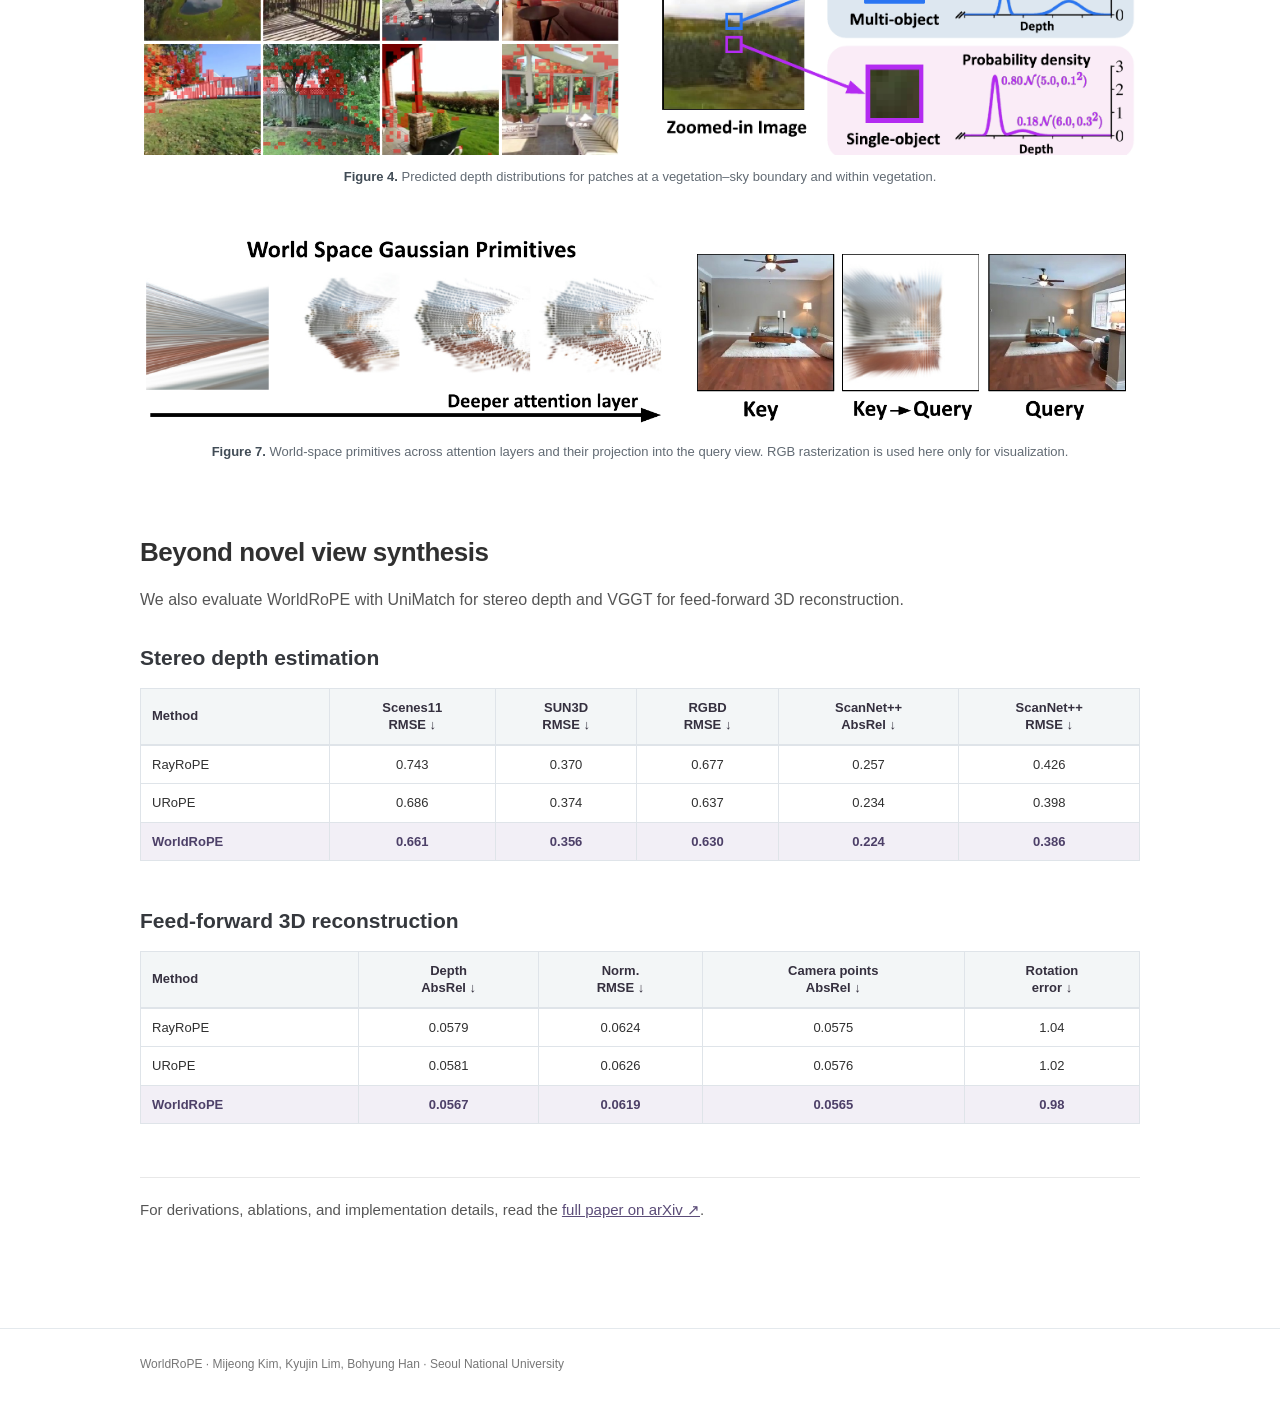
==== commit 2c2a0c40: "Restore commercial project page and add header links" ====
--- a/index.html
+++ b/index.html
@@ -7,39 +7,52 @@
   <meta name="description" content="WorldRoPE: Probabilistic World-Centric Rotary Embedding for Multi-View Attention.">
   <title>WorldRoPE: Probabilistic World-Centric Rotary Embedding for Multi-View Attention</title>
   <link rel="icon" href="assets/favicon.svg?v=4" type="image/svg+xml">
-  <link rel="stylesheet" href="styles.css?v=4">
-  <link rel="stylesheet" href="styles-demo.css?v=2">
+  <link rel="stylesheet" href="styles.css?v=5">
+  <link rel="stylesheet" href="styles-commercial.css?v=2">
   <script src="script.js" defer></script>
   <script src="worldrope-demo.js?v=5" defer></script>
 </head>
 <body>
   <a class="skip-link" href="#main">Skip to content</a>
   <main id="main">
-    <header class="paper-header page-width">
-        <img class="brand-mark" src="assets/worldrope-mark.svg?v=3" width="190" height="95" alt="One image patch branching into three Gaussian supports in world coordinates">
-        <h1><span class="brand-title"><span class="world">World</span>RoPE</span><span class="paper-title">Probabilistic <span class="title-emphasis">World-Centric</span> Rotary Embedding for Multi-View <span class="title-emphasis">Attention</span></span></h1>
-        <p class="authors"><span><a href="https://mjmjeong.github.io/" target="_blank" rel="noopener">Mijeong Kim<sup>1</sup></a></span><span>Kyujin Lim<sup>2</sup></span><span><a href="https://cv.snu.ac.kr/index.php/~bhhan/" target="_blank" rel="noopener">Bohyung Han<sup>1,2</sup></a></span></p>
-        <p class="affiliation"><sup>1</sup>ECE &nbsp;·&nbsp; <sup>2</sup>IPAI, Seoul National University</p>
-        <p class="venue">Under Review</p>
-        <div class="paper-links">
-          <a class="paper-button" href="https://arxiv.org/abs/2610.16337" target="_blank" rel="noopener" aria-label="Open WorldRoPE on arXiv">arXiv ↗</a>
-          <a class="paper-button paper-button-secondary" href="https://github.com/mjmjeong/WorldRoPE" target="_blank" rel="noopener" aria-label="Open the WorldRoPE code repository">Code (coming soon) ↗</a>
+    <header class="commercial-header">
+      <div class="paper-identity page-width">
+        <h1><span>World</span><em>RoPE</em></h1>
+        <p class="identity-title">Probabilistic World-Centric Rotary Embedding for Multi-View Attention</p>
+        <p class="identity-authors"><a href="https://mjmjeong.github.io/" target="_blank" rel="noopener">Mijeong Kim<sup>1</sup></a> &nbsp;·&nbsp; Kyujin Lim<sup>2</sup> &nbsp;·&nbsp; <a href="https://cv.snu.ac.kr/index.php/~bhhan/" target="_blank" rel="noopener">Bohyung Han<sup>1,2</sup></a></p>
+        <p class="identity-affiliation"><sup>1</sup>ECE &nbsp;·&nbsp; <sup>2</sup>IPAI, Seoul National University</p>
+        <p class="identity-status">Under Review</p>
+        <div class="identity-links">
+          <a href="https://arxiv.org/abs/2610.16337" target="_blank" rel="noopener">arXiv ↗</a>
+          <a href="https://github.com/mjmjeong/WorldRoPE" target="_blank" rel="noopener">Code ↗</a>
         </div>
+      </div>
+      <div class="commercial-hero page-width">
+        <div class="hero-copy">
+          <h2>Multi-view attention,<br><em>grounded in 3D.</em></h2>
+          <p class="hero-lead">WorldRoPE models uncertain patch positions in a shared 3D world. Its expected rotary embedding guides cross-view attention in multi-view Transformers, layer by layer.</p>
+          <div class="hero-actions">
+            <a class="primary-action" href="https://arxiv.org/abs/2610.16337" target="_blank" rel="noopener">Read on arXiv ↗</a>
+            <a class="primary-action" href="https://github.com/mjmjeong/WorldRoPE" target="_blank" rel="noopener">Code ↗</a>
+            <a class="secondary-action" href="#attention-demo">Explore the projected distribution ↓</a>
+          </div>
+        </div>
+        <figure class="commercial-media">
+          <video autoplay muted loop playsinline controls poster="assets/hero-poster.png" aria-label="WorldRoPE animation showing key-view token support projected into query-view attention"><source src="assets/hero.mp4" type="video/mp4">Your browser does not support embedded video.</video>
+          <figcaption>Patch support is projected across views to guide attention.</figcaption>
+        </figure>
+      </div>
     </header>
-
-    <p class="tldr-line"><strong>TL;DR:</strong> Multi-view attention, <em>grounded in 3D.</em></p>
-
-    <section class="abstract-section" id="abstract">
-      <div class="abstract-reading">
-        <h2>Abstract</h2>
-        <p>Rotary Positional Embedding (RoPE) is widely used to encode relative positions in Transformers. In multi-view settings, however, patch coordinates are defined independently in each image: the same 3D point can therefore have different coordinates across views, making them insufficient for establishing cross-view correspondences. We introduce WorldRoPE, a probabilistic world-centric RoPE for multi-view attention. At each layer, WorldRoPE back-projects each patch token into a set of volumetric Gaussian primitives in a shared world frame. These primitives represent multiple plausible 3D supports for a token, jointly capturing alternative depth hypotheses, depth uncertainty, and the finite spatial extent of its patch frustum. When a key token’s support is projected into a query view, it induces a distribution over where that key may appear in the query image. WorldRoPE integrates the rotary operator over this distribution in closed form, combining rotations at the projected primitive centers according to their mixture weights with covariance-dependent attenuation. This makes attention less sensitive to uncertain key locations in the query view, without rasterizing or warping token features. The formulation reduces to deterministic RoPE when the support collapses to a point. Across layers, the predicted geometry guides cross-view attention, while the updated features refine the geometry used at the next layer. Experiments on novel view synthesis, depth estimation, and 3D geometry reconstruction demonstrate the effectiveness of WorldRoPE for multi-view Transformers.</p>
-      </div>
-    </section>
-
     <div class="page-width">
+      <section class="abstract" id="abstract" aria-labelledby="abstract-title">
+        <h2 id="abstract-title">Abstract</h2>
+        <div class="abstract-text">
+          <p>Rotary Positional Embedding (RoPE) is widely used to encode relative positions in Transformers. In multi-view settings, however, patch coordinates are defined independently in each image: the same 3D point can therefore have different coordinates across views, making them insufficient for establishing cross-view correspondences. We introduce WorldRoPE, a probabilistic world-centric RoPE for multi-view attention. At each layer, WorldRoPE back-projects each patch token into a set of volumetric Gaussian primitives in a shared world frame. These primitives represent multiple plausible 3D supports for a token, jointly capturing alternative depth hypotheses, depth uncertainty, and the finite spatial extent of its patch frustum. When a key token’s support is projected into a query view, it induces a distribution over where that key may appear in the query image. WorldRoPE integrates the rotary operator over this distribution in closed form, combining rotations at the projected primitive centers according to their mixture weights with covariance-dependent attenuation. This makes attention less sensitive to uncertain key locations in the query view, without rasterizing or warping token features. The formulation reduces to deterministic RoPE when the support collapses to a point. Across layers, the predicted geometry guides cross-view attention, while the updated features refine the geometry used at the next layer. Experiments on novel view synthesis, depth estimation, and 3D geometry reconstruction demonstrate the effectiveness of WorldRoPE for multi-view Transformers.</p>
+        </div>
+      </section>
 
       <section class="paper-section" id="overview">
-        <h2>Why world-centric 3D Gaussians?</h2>
+        <h2>World-centric token geometry</h2>
         <p>A patch covers a viewing frustum, often crossing more than one depth. A mixture of volumetric Gaussians can retain those alternative surfaces, their uncertainty, and the finite footprint of the patch.</p>
         <figure class="paper-figure">
           <img src="assets/paper-figure-1.png" alt="Figure 1 from the paper: ray-based geometry, world-centric Gaussian token geometry, and probabilistic rotary embedding" loading="lazy">
@@ -48,16 +61,19 @@
       </section>
 
       <section class="paper-section" id="method">
-        <h2>How does this enter attention?</h2>
-        <p>Token features predict the Gaussians. Projecting them into the query view places possible key positions alongside the query; a closed-form rotary expectation then guides attention. Updated features predict geometry again at the next layer.</p>
+        <h2>WorldRoPE in attention</h2>
+        <p>At each Transformer layer, token features predict 3D Gaussian support for key patches. Projection into the query view gives a closed-form expected rotary operator for cross-view attention. The updated features inform geometry prediction in the next layer.</p>
         <figure class="paper-figure">
           <img src="assets/paper-figure-2.png" alt="Figure 2 from the paper: WorldRoPE inside multi-view attention, from Gaussian prediction to the next attention layer" loading="lazy">
-          <figcaption><b>Figure 2.</b> Multi-view attention with WorldRoPE. Geometry guides attention and updated features inform geometry prediction in the next layer.</figcaption>
+          <figcaption><b>Figure 2.</b> Geometry prediction and cross-view attention within a Transformer layer.</figcaption>
         </figure>
-        <p class="method-detail">The expected operator combines rotations at the projected Gaussian centers with covariance-dependent attenuation. It acts on positional evidence without rasterizing or warping token features.</p>
+        <details class="method-animation">
+          <summary>Watch the method animation (11 s)</summary>
+          <video controls playsinline preload="none" poster="assets/worldrope-explainer-poster.png" aria-label="Animated explanation of a patch token becoming world-centric 3D Gaussian support and guiding cross-view attention"><source src="assets/worldrope-explainer.mp4" type="video/mp4">Your browser does not support embedded video.</video>
+        </details>
       </section>
 
-      <section class="paper-section demo-section" id="projected-distribution">
+      <section class="paper-section demo-section" id="attention-demo">
         <h2>Interactive Projected Distribution</h2>
         <p>Move the key camera in 3D and change the possible depths of its center patch. The right panel shows the combined projected distribution in the query view.</p>
         <div class="demo-shell" id="worldrope-demo">
@@ -84,11 +100,11 @@
       </section>
 
       <section class="paper-section" id="results">
-        <h2>Does the world-centric 3D support improve synthesis?</h2>
-        <p>Within LVSM, WorldRoPE improves all three reported image-quality metrics on RE10K and Objaverse. In the examples below, thin structures remain more distinct.</p>
+        <h2>Novel view synthesis</h2>
+        <p>With LVSM, WorldRoPE improves PSNR, SSIM, and LPIPS on RE10K and Objaverse.</p>
         <figure class="paper-figure qualitative-figure">
           <div class="image-scroll"><img src="assets/paper-figure-3.png" alt="Figure 3 from the paper: reference views, ground truth, six positional encoding baselines, and WorldRoPE on RE10K and Objaverse" loading="lazy"></div>
-          <figcaption><b>Figure 3.</b> WorldRoPE better preserves thin structures and fine details, including stair railings and bicycle wheels.</figcaption>
+          <figcaption><b>Figure 3.</b> Qualitative comparisons, including stair railings and bicycle wheels.</figcaption>
         </figure>
         <div class="table-scroll"><table>
           <caption>Novel view synthesis with LVSM. Higher PSNR and SSIM, lower LPIPS.</caption>
@@ -102,15 +118,14 @@
             <tr class="ours"><th>WorldRoPE</th><td>26.75</td><td>0.846</td><td>0.073</td><td>22.52</td><td>0.896</td><td>0.113</td></tr>
           </tbody>
         </table></div>
-        <p class="table-note">PSNR is in dB. These are the values reported in Table 2 of the paper.</p>
+        <p class="table-note">Table 2 in the paper. PSNR is in dB.</p>
       </section>
 
       <section class="paper-section" id="geometry">
-        <h2>What do the world-centric Gaussians capture?</h2>
-        <p>At a boundary between vegetation and sky, one token can have two depth peaks. Across attention layers, the predicted support becomes more structured in the paper's visualizations.</p>
+        <h2>Predicted 3D support</h2>
         <figure class="paper-figure">
           <img src="assets/paper-figure-4.png" alt="Figure 4 from the paper: image tokens with multiple predicted depth peaks and two example depth distributions" loading="lazy">
-          <figcaption><b>Figure 4.</b> A patch spanning vegetation and sky has two distinct depth peaks, while a patch within vegetation has one dominant peak.</figcaption>
+          <figcaption><b>Figure 4.</b> Predicted depth distributions for patches at a vegetation–sky boundary and within vegetation.</figcaption>
         </figure>
         <figure class="paper-figure">
           <img src="assets/paper-figure-7.png" alt="Figure 7 from the paper: world-space Gaussian primitives across layers and their projection into the query view" loading="lazy">
@@ -119,17 +134,15 @@
       </section>
 
       <section class="paper-section" id="applications">
-        <h2>Does it transfer beyond synthesis?</h2>
-        <p>WorldRoPE is also evaluated in UniMatch for stereo depth estimation and in VGGT for feed-forward 3D reconstruction.</p>
+        <h2>Beyond novel view synthesis</h2>
+        <p>We also evaluate WorldRoPE with UniMatch for stereo depth and VGGT for feed-forward 3D reconstruction.</p>
         <h3>Stereo depth estimation</h3>
-        <p>On the unseen ScanNet++ dataset, WorldRoPE records the lowest AbsRel and RMSE in the paper's UniMatch comparison.</p>
         <div class="table-scroll"><table>
           <caption>Stereo depth estimation with UniMatch. Lower is better.</caption>
           <thead><tr><th>Method</th><th>Scenes11<br>RMSE ↓</th><th>SUN3D<br>RMSE ↓</th><th>RGBD<br>RMSE ↓</th><th>ScanNet++<br>AbsRel ↓</th><th>ScanNet++<br>RMSE ↓</th></tr></thead>
           <tbody><tr><th>RayRoPE</th><td>0.743</td><td>0.370</td><td>0.677</td><td>0.257</td><td>0.426</td></tr><tr><th>URoPE</th><td>0.686</td><td>0.374</td><td>0.637</td><td>0.234</td><td>0.398</td></tr><tr class="ours"><th>WorldRoPE</th><td>0.661</td><td>0.356</td><td>0.630</td><td>0.224</td><td>0.386</td></tr></tbody>
         </table></div>
         <h3>Feed-forward 3D reconstruction</h3>
-        <p>In the VGGT comparison on ScanNet++, WorldRoPE has the lowest reported depth, camera-space point, and camera rotation errors.</p>
         <div class="table-scroll"><table>
           <caption>Feed-forward 3D reconstruction with VGGT on ScanNet++. Lower is better.</caption>
           <thead><tr><th>Method</th><th>Depth<br>AbsRel ↓</th><th>Norm.<br>RMSE ↓</th><th>Camera points<br>AbsRel ↓</th><th>Rotation<br>error ↓</th></tr></thead>
@@ -139,6 +152,6 @@
       </section>
     </div>
   </main>
-  <footer><div class="page-width"><span>WorldRoPE · Mijeong Kim, Kyujin Lim, Bohyung Han · Seoul National University</span><span>Layout inspired by <a href="https://rayrope.github.io/" target="_blank" rel="noopener">RayRoPE</a> and <a href="https://yuuraa.github.io/papers/choi2026egovqa/" target="_blank" rel="noopener">EgoPointVQA</a>.</span></div></footer>
+  <footer><div class="page-width"><span>WorldRoPE · Mijeong Kim, Kyujin Lim, Bohyung Han · Seoul National University</span></div></footer>
 </body>
 </html>
--- a/styles.css
+++ b/styles.css
@@ -22,11 +22,9 @@
 .affiliation{margin:0 0 4px;font-size:1rem;color:#666;line-height:1.45}
 .hero-purpose{max-width:700px;margin:0 auto 22px;color:#4a5158;font-size:17px;line-height:1.55}
 .venue{font-size:.97rem;font-weight:400;color:#727981;margin:0 0 25px}
+.paper-links{display:flex;justify-content:center;flex-wrap:wrap;gap:10px}
 .paper-button{display:inline-block;padding:9px 20px;border-radius:999px;background:#343434;color:#fff;font-size:.95rem;font-weight:600;text-decoration:none;line-height:1.3}
 .paper-button:hover{background:#1c1c1c;color:#fff}
-.paper-links{display:flex;justify-content:center;align-items:center;gap:10px;flex-wrap:wrap}
-.paper-button-secondary{background:#fff;color:#343434;border:1px solid #cfd5da}
-.paper-button-secondary:hover{background:#f4f6f7;color:#1c1c1c}
 .tldr-line{max-width:1100px;margin:0 auto;padding:19px 20px 32px;text-align:center;font-size:clamp(22px,2.6vw,31px);line-height:1.3;letter-spacing:-.025em;white-space:nowrap}
 .tldr-line strong{font-weight:700}
 .tldr-line em{font-style:italic;color:var(--accent);font-weight:600}
--- a/styles-commercial.css
+++ b/styles-commercial.css
@@ -0,0 +1,103 @@
+:root{--text:#303030;--muted:#686868;--accent:#5b4c78;--line:#e8e8e8}
+body{background:#fff;color:var(--text);font-family:Arial,Helvetica,sans-serif}
+.commercial-header{background:#fff;color:var(--text)}
+.commercial-header .page-width{width:min(1060px,calc(100% - 40px))}
+.paper-identity{text-align:center;padding:51px 0 0}
+.paper-identity h1{margin:0;color:#303030;font-size:56px;font-weight:700;line-height:1.05;letter-spacing:-.055em}
+.paper-identity h1 span{color:#5b4c78}
+.paper-identity h1 em{font-style:normal;color:#303030}
+.identity-title{max-width:960px;margin:10px auto 17px;color:#383838;font-size:clamp(24px,2.7vw,32px);font-weight:500;line-height:1.2;letter-spacing:-.02em}
+.identity-authors{margin:0;color:#404040;font-size:clamp(17px,1.5vw,19px);font-weight:500;line-height:1.5}
+.identity-authors a{color:inherit;text-decoration:none}
+.identity-authors a:hover,.identity-authors a:focus-visible{text-decoration:underline;text-underline-offset:.18em}
+.identity-affiliation{margin:5px 0 3px;color:#646464;font-size:clamp(14px,1.25vw,16px);line-height:1.5}
+.paper-identity sup{font-size:.62em;vertical-align:super;line-height:0}
+.identity-status{margin:0;color:#777;font-size:14px;line-height:1.5}
+.identity-links{display:flex;justify-content:center;gap:18px;margin-top:10px;font-size:14px;font-weight:600}
+.identity-links a{color:#343434;text-decoration:none}
+.identity-links a:hover{text-decoration:underline}
+.commercial-hero{display:grid;grid-template-columns:minmax(0,1fr) minmax(0,1.07fr);align-items:center;gap:45px;padding:62px 0 63px}
+.hero-copy h2{margin:0;max-width:560px;color:#303030;font-size:clamp(30px,3vw,36px);line-height:1.18;letter-spacing:-.035em;font-weight:700}
+.hero-copy h2 em{color:#5b4c78;font-style:normal}
+.hero-lead{max-width:505px;margin:25px 0 0;color:#555;font-size:16px;line-height:1.65}
+.hero-actions{display:flex;align-items:center;gap:20px;flex-wrap:wrap;margin-top:27px}
+.hero-actions a{text-decoration:none;font-size:14px;font-weight:600}
+.primary-action{display:inline-block;padding:10px 18px;border-radius:4px;background:#363636;color:#fff!important}
+.primary-action:hover{background:#222}
+.secondary-action{color:var(--accent)!important}
+.secondary-action:hover{text-decoration:underline}
+.commercial-media{margin:0;min-width:0}
+.commercial-media video{display:block;width:100%;aspect-ratio:16/9;object-fit:contain;background:#061624;border:1px solid #dce1e4;border-radius:3px}
+.commercial-media figcaption{margin:11px 0 0;color:#777;text-align:center;font-size:12px;line-height:1.5}
+.abstract{box-shadow:none;border:0;border-top:1px solid var(--line);border-bottom:1px solid var(--line);border-radius:0;margin-bottom:72px;padding:49px 0 55px;overflow:visible}
+.abstract h2{margin:0 0 17px;color:#303030;font-size:25px;line-height:1.3;font-weight:650}
+.abstract-text{max-width:900px;padding:0;border:0}
+.abstract-text p{margin:0 0 13px;color:#444;font-size:15px;line-height:1.78}
+.abstract-text p:last-child{margin-bottom:0}
+.paper-section h2{color:#303030;font-size:clamp(23px,2.2vw,26px)}
+.paper-section>p{color:#555}
+.paper-figure img{border-radius:2px}
+.method-animation{max-width:790px;margin:24px auto 0;border-top:1px solid var(--line);border-bottom:1px solid var(--line)}
+.method-animation summary{padding:12px 0;color:#5b4c78;font-size:14px;cursor:pointer}
+.method-animation video{display:block;width:100%;margin:8px auto 20px;border:1px solid #dedede}
+.demo-section{border-top:1px solid var(--line);padding-top:65px}
+.demo-section>p:first-of-type{max-width:790px}
+.demo-shell{margin-top:30px;padding:22px 0 18px;border-top:1px solid var(--line);border-bottom:1px solid var(--line)}
+.demo-heading{display:flex;align-items:center;justify-content:space-between;gap:20px;margin-bottom:19px}
+.demo-heading h3,.demo-view h3{margin:0;color:#303030;font-size:16px;font-weight:600;line-height:1.3}
+.demo-heading button{border:0;background:none;color:#5b4c78;font:inherit;font-size:13px;cursor:pointer;padding:3px 0}
+.demo-heading button:hover{text-decoration:underline}
+.demo-controls{display:grid;grid-template-columns:repeat(3,minmax(0,1fr));gap:18px;margin-bottom:32px}
+.demo-controls label{display:block;color:#444;font-size:12px;font-weight:600;line-height:1.35}
+.demo-controls output{float:right;color:#5b4c78;font-variant-numeric:tabular-nums}
+.demo-controls input{display:block;width:100%;margin:14px 0 0;accent-color:#5b4c78}
+.extent-control{display:flex;align-items:center;gap:8px;width:max-content;max-width:100%;margin:-9px 0 24px;color:#38464a;font-size:13px;font-weight:600;cursor:pointer}
+.extent-control input{width:16px;height:16px;margin:0;accent-color:#5b4c78}
+.extent-control output{min-width:22px;color:#5b4c78;font-variant-numeric:tabular-nums}
+.extent-control small{margin-left:7px;color:#777;font-size:12px;font-weight:400}
+.demo-drag-hint{display:flex;justify-content:space-between;gap:18px;flex-wrap:wrap;margin:0 0 16px;color:#666;font-size:12px;line-height:1.5}
+.demo-drag-hint output{color:#5b4c78;font-weight:700;font-variant-numeric:tabular-nums;white-space:nowrap}
+.demo-views{display:grid;grid-template-columns:1fr 1fr;gap:30px}
+.demo-view{margin:0;min-width:0}
+.demo-view h3{margin-bottom:11px}
+.demo-view h3 small{margin-left:5px;color:#777;font-size:12px;font-weight:400}
+.demo-view svg,.demo-view canvas{display:block;width:100%;height:auto;border:1px solid #e3e7e8;background:#fff}
+.demo-view svg{touch-action:none}
+.heatmap-stack{position:relative}
+.heatmap-stack img{display:block;width:100%;height:auto;border:1px solid #e3e7e8}
+.heatmap-stack canvas{position:absolute;inset:0;width:100%;height:100%;background:transparent}
+.demo-view figcaption{margin:10px 0 0;color:#777;font-size:12px;line-height:1.5;text-align:left}
+.demo-legend{display:flex;align-items:center;gap:9px;margin-top:10px;color:#777;font-size:11px;font-variant-numeric:tabular-nums}
+.demo-gradient{display:block;flex:1;height:7px;background:linear-gradient(90deg,#faf9fc,#5b4c78);border:1px solid #e3e7e8}
+.demo-status{margin:18px 0 0;color:#454545;font-size:13px;font-variant-numeric:tabular-nums;line-height:1.5}
+.demo-note{margin:15px 0 0!important;color:#727272!important;font-size:12px!important;line-height:1.6!important}
+.demo-assumptions{margin-top:5px;color:#727272;font-size:12px;line-height:1.55}
+.demo-assumptions summary{display:inline-block;color:#5b4c78;cursor:pointer}
+.demo-assumptions p{max-width:790px;margin:8px 0 0}
+thead th{background:#f3f6f7}
+tbody .ours th,tbody .ours td{background:#f2eff6;color:#4d4068}
+@media(max-width:900px){
+ .commercial-hero{grid-template-columns:1fr;gap:40px;padding:60px 0 53px}
+ .hero-copy h2{font-size:clamp(32px,5vw,36px)}
+ .hero-lead{max-width:700px}
+ .commercial-media{max-width:720px}
+ .demo-controls{grid-template-columns:repeat(3,minmax(0,1fr))}
+}
+@media(max-width:620px){
+ .commercial-header .page-width{width:calc(100% - 30px)}
+ .paper-identity{padding-top:35px}
+ .paper-identity h1{font-size:clamp(44px,11vw,56px)}
+ .identity-title{margin:13px auto 19px;font-size:clamp(22px,5vw,27px)}
+ .identity-authors{font-size:16px}
+ .identity-affiliation{font-size:14px}
+ .identity-status{font-size:14px}
+ .commercial-hero{padding:50px 0 44px}
+ .hero-copy h2{font-size:clamp(30px,7.5vw,36px)}
+ .hero-lead{font-size:16px}
+ .abstract{padding:39px 0 43px;margin-bottom:60px}
+ .extent-control{align-items:flex-start;flex-wrap:wrap}
+ .extent-control small{flex-basis:100%;margin-left:24px}
+ .demo-section{padding-top:50px}
+ .demo-controls{grid-template-columns:repeat(2,minmax(0,1fr));gap:17px 12px}
+ .demo-views{grid-template-columns:1fr;gap:28px}
+}
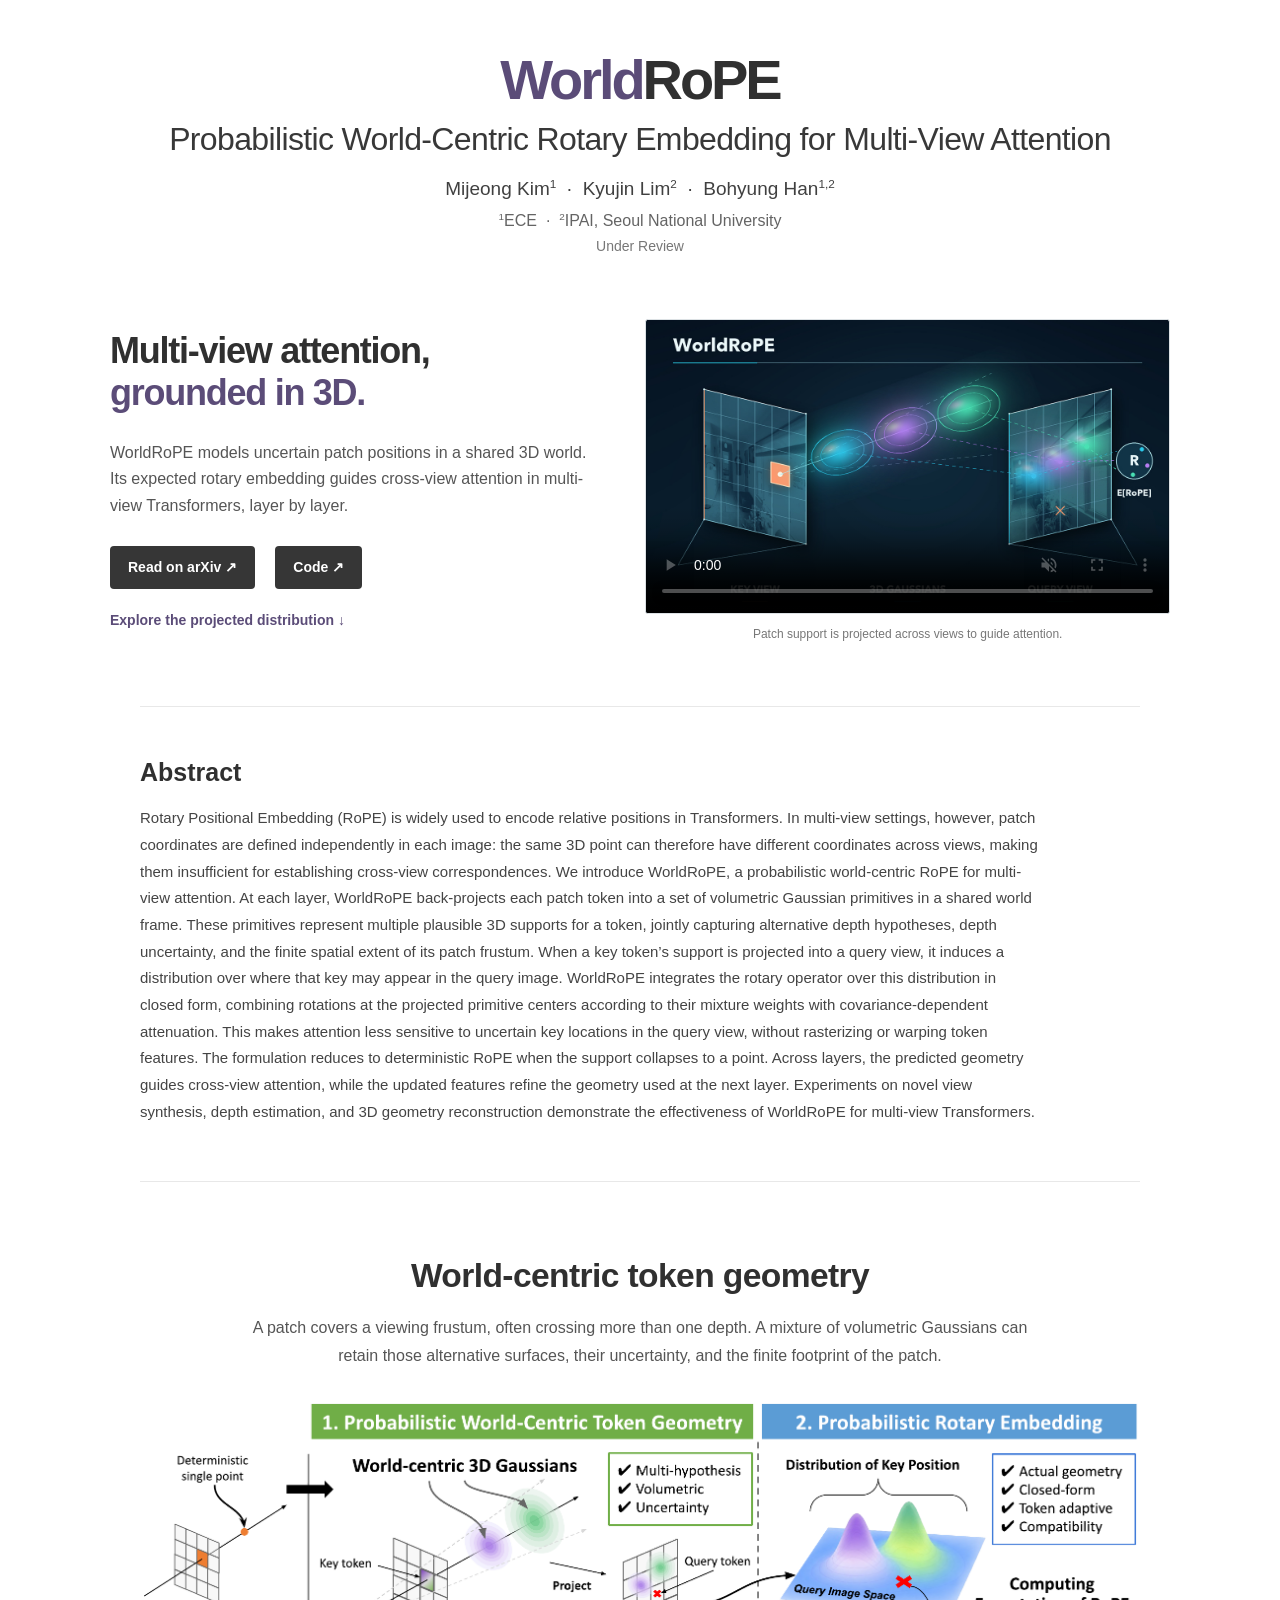
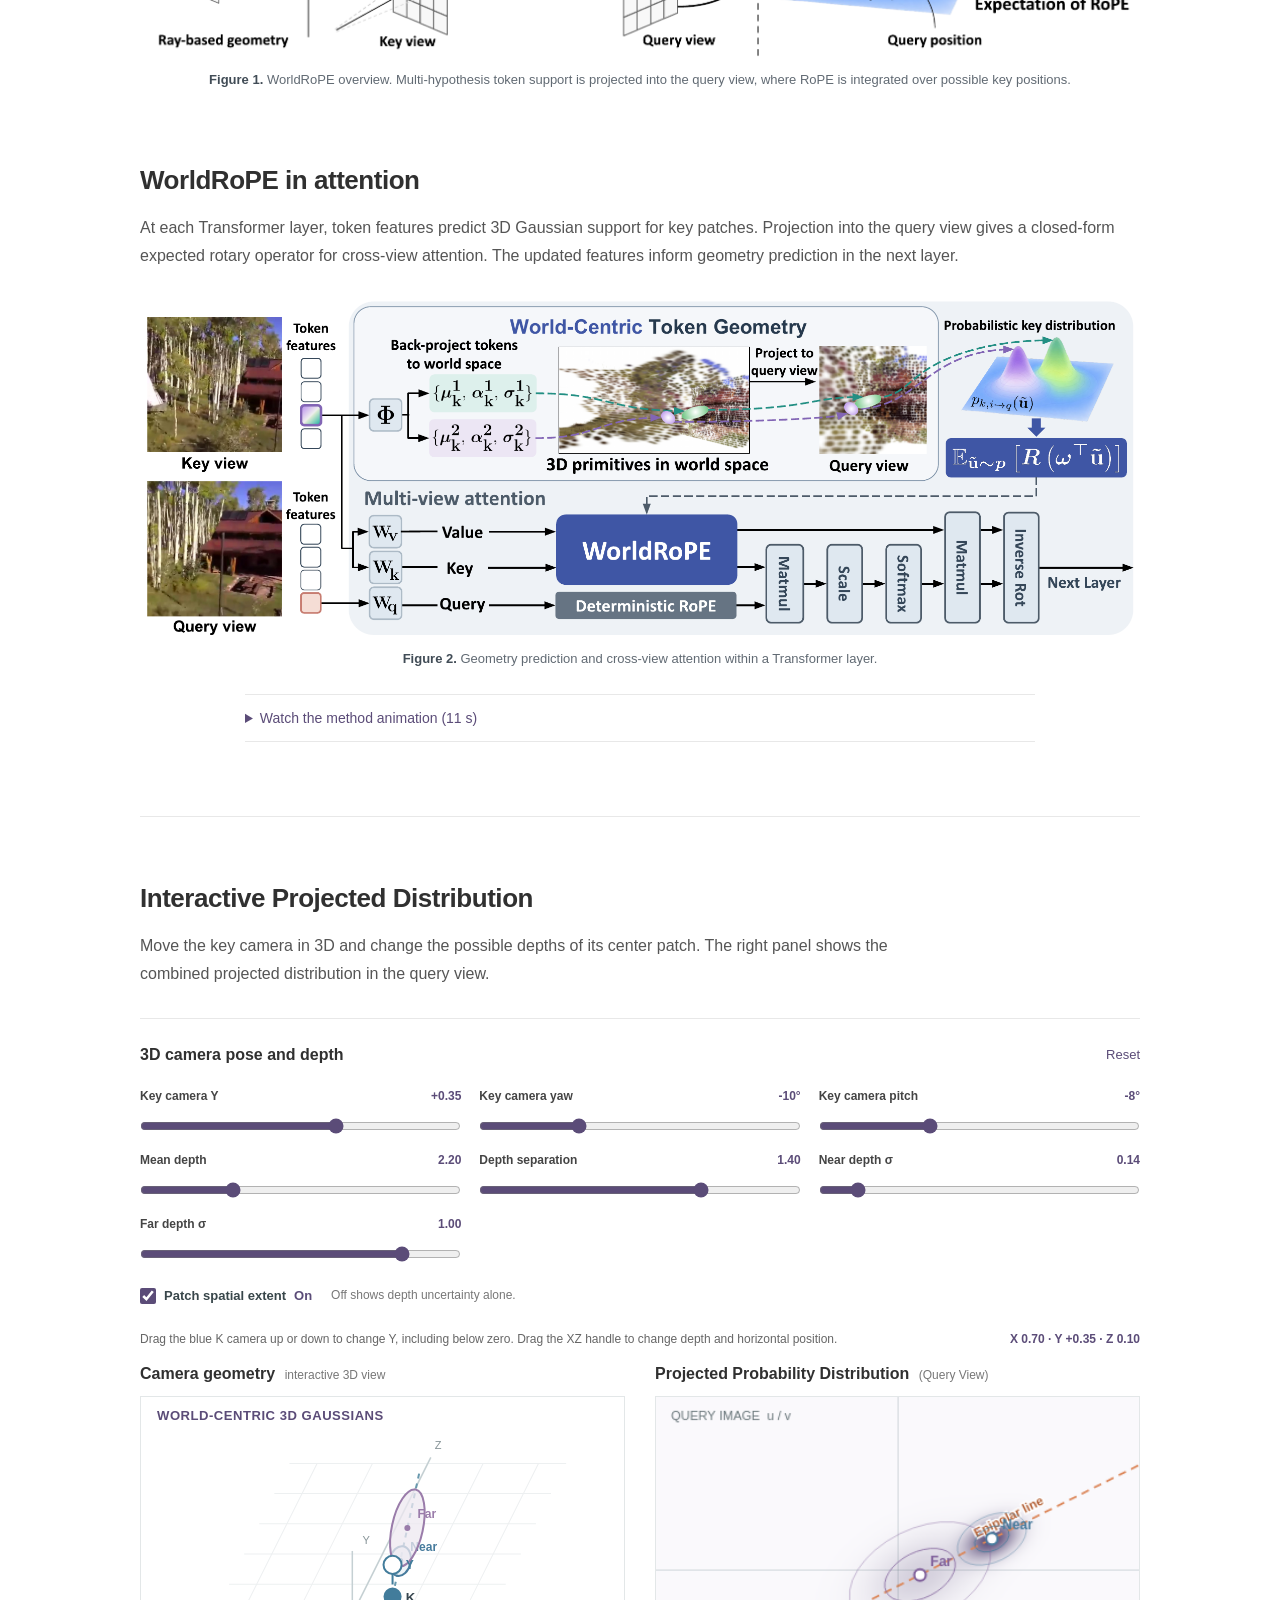
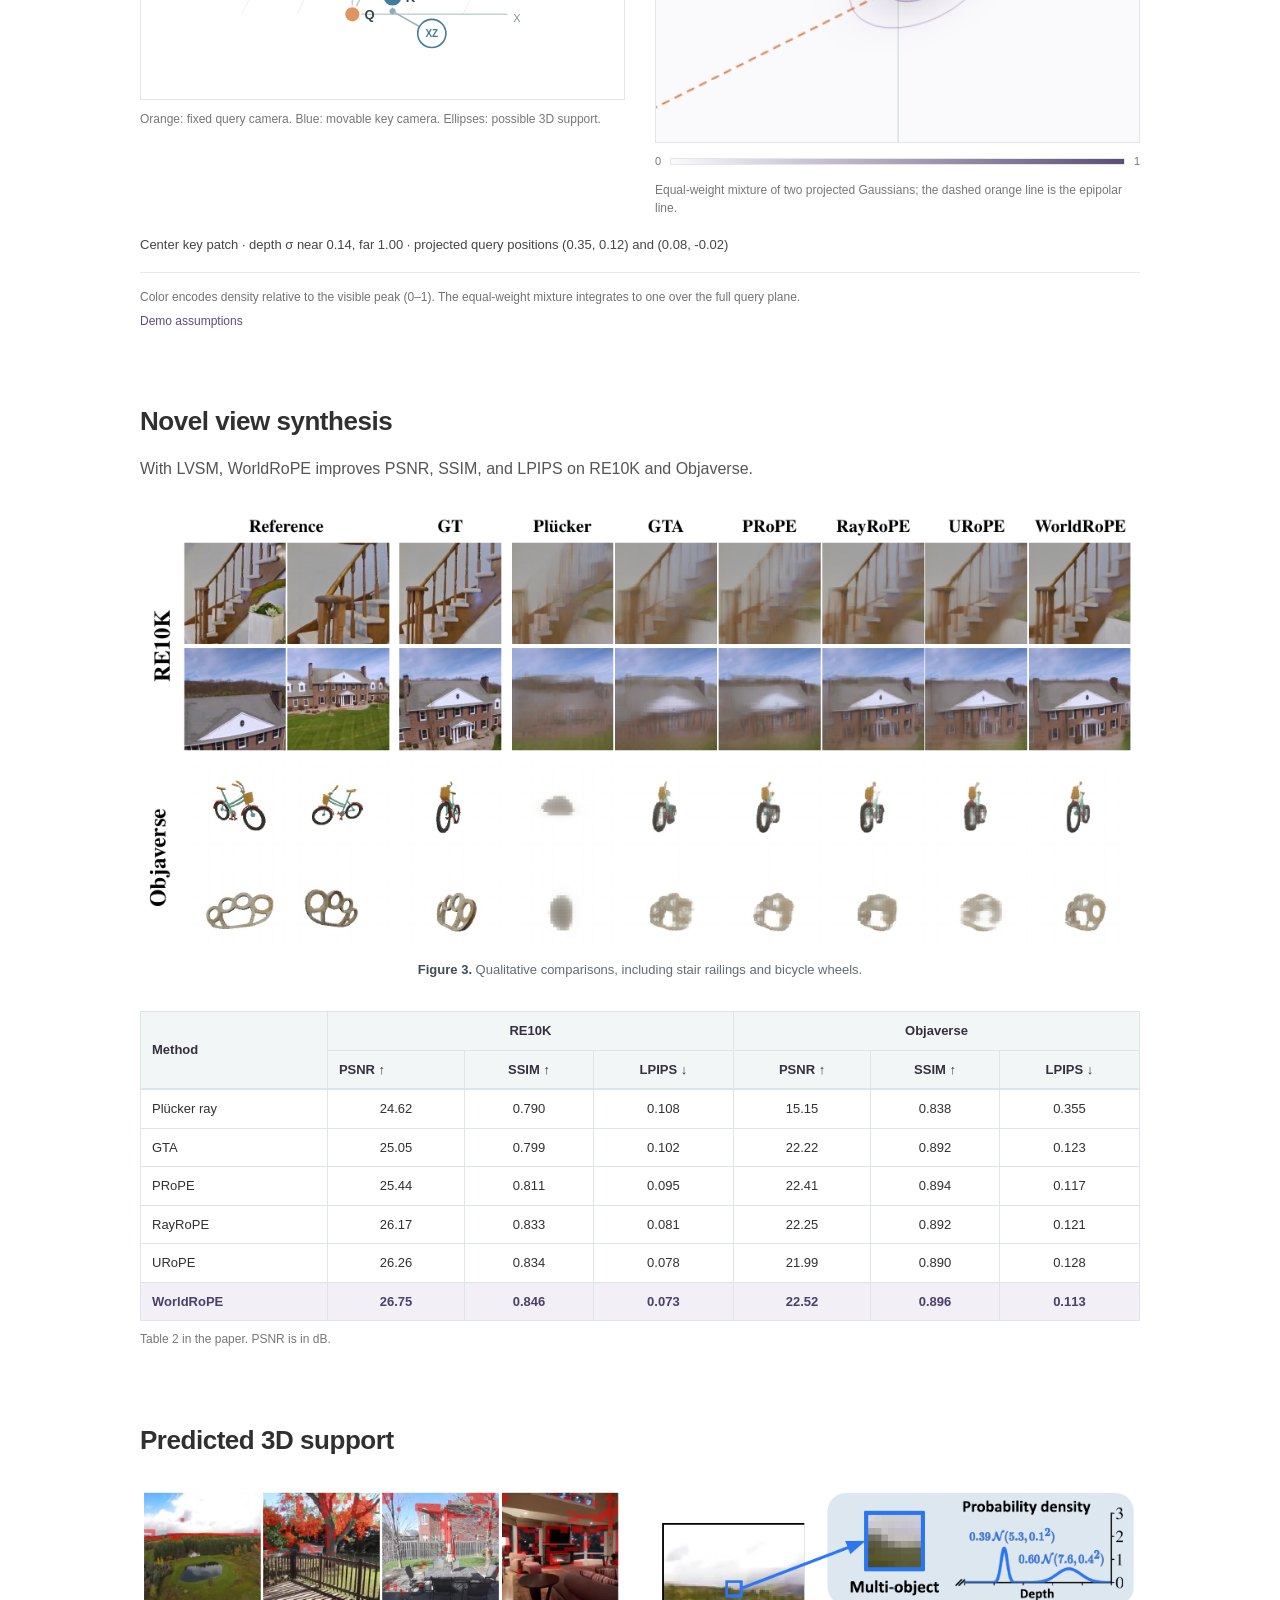
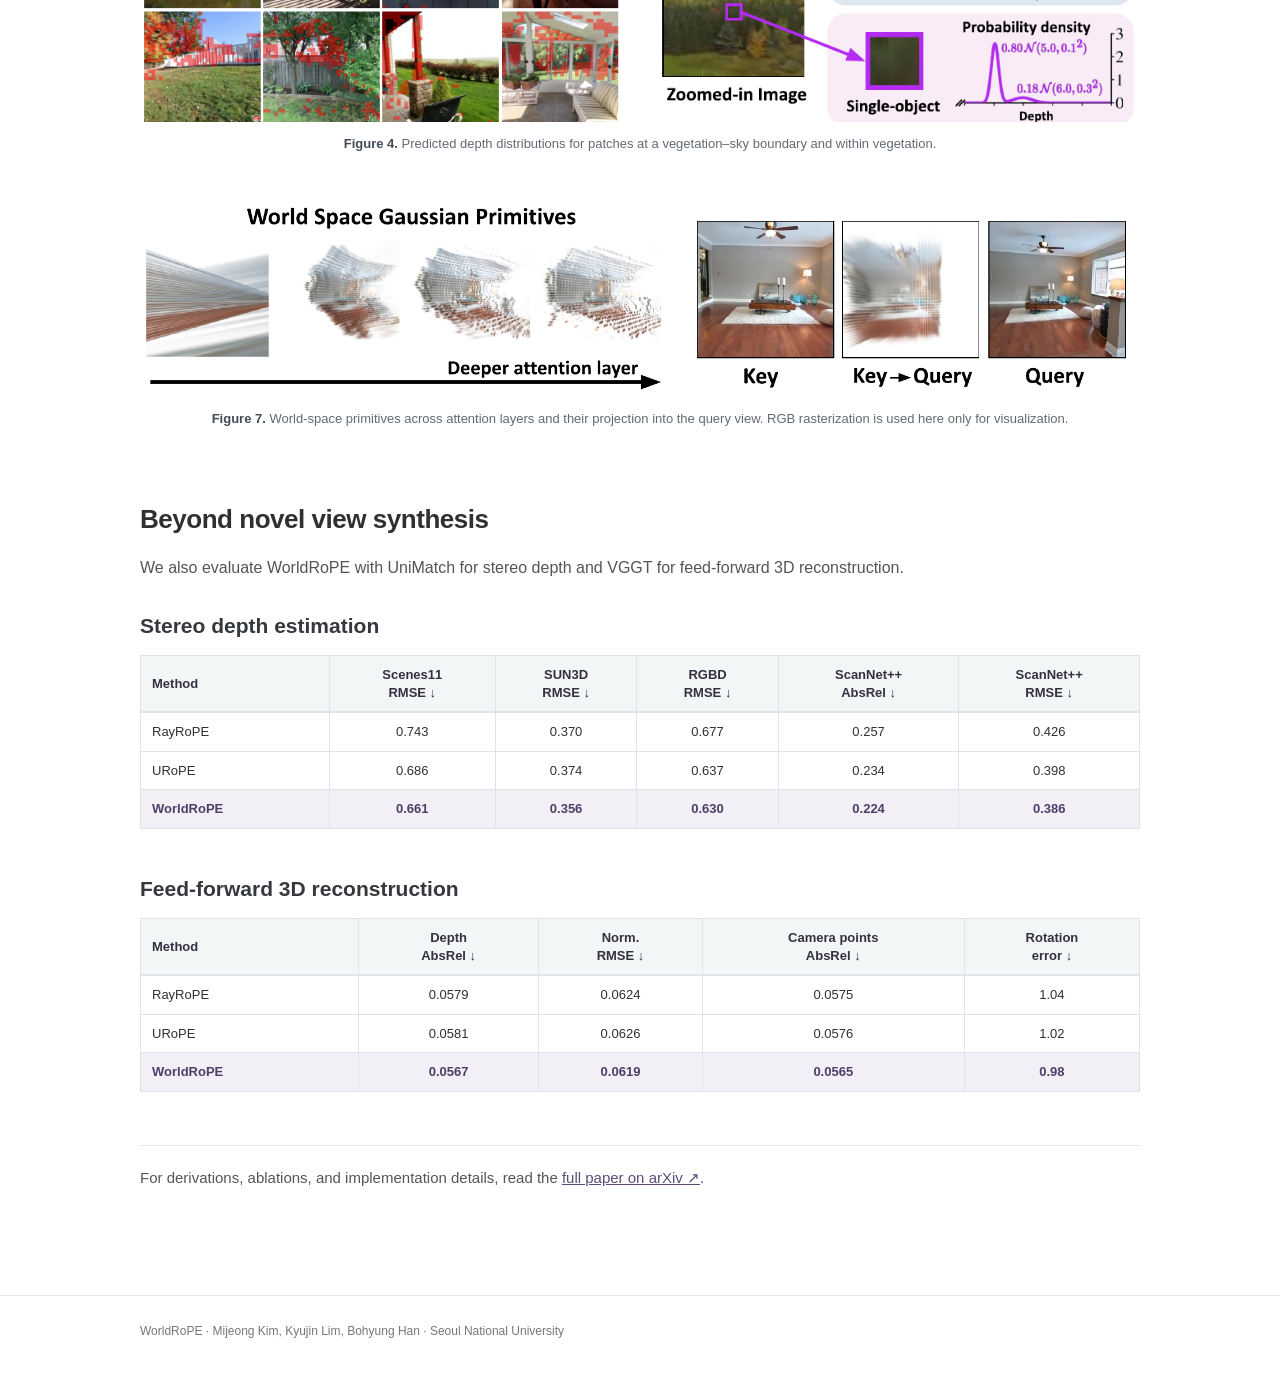
==== commit 9ba74ea2: "Move paper buttons to hero actions" ====
--- a/index.html
+++ b/index.html
@@ -22,10 +22,6 @@
         <p class="identity-authors"><a href="https://mjmjeong.github.io/" target="_blank" rel="noopener">Mijeong Kim<sup>1</sup></a> &nbsp;·&nbsp; Kyujin Lim<sup>2</sup> &nbsp;·&nbsp; <a href="https://cv.snu.ac.kr/index.php/~bhhan/" target="_blank" rel="noopener">Bohyung Han<sup>1,2</sup></a></p>
         <p class="identity-affiliation"><sup>1</sup>ECE &nbsp;·&nbsp; <sup>2</sup>IPAI, Seoul National University</p>
         <p class="identity-status">Under Review</p>
-        <div class="identity-links">
-          <a href="https://arxiv.org/abs/2610.16337" target="_blank" rel="noopener">arXiv ↗</a>
-          <a href="https://github.com/mjmjeong/WorldRoPE" target="_blank" rel="noopener">Code ↗</a>
-        </div>
       </div>
       <div class="commercial-hero page-width">
         <div class="hero-copy">
--- a/styles-commercial.css
+++ b/styles-commercial.css
@@ -13,9 +13,6 @@
 .identity-affiliation{margin:5px 0 3px;color:#646464;font-size:clamp(14px,1.25vw,16px);line-height:1.5}
 .paper-identity sup{font-size:.62em;vertical-align:super;line-height:0}
 .identity-status{margin:0;color:#777;font-size:14px;line-height:1.5}
-.identity-links{display:flex;justify-content:center;gap:18px;margin-top:10px;font-size:14px;font-weight:600}
-.identity-links a{color:#343434;text-decoration:none}
-.identity-links a:hover{text-decoration:underline}
 .commercial-hero{display:grid;grid-template-columns:minmax(0,1fr) minmax(0,1.07fr);align-items:center;gap:45px;padding:62px 0 63px}
 .hero-copy h2{margin:0;max-width:560px;color:#303030;font-size:clamp(30px,3vw,36px);line-height:1.18;letter-spacing:-.035em;font-weight:700}
 .hero-copy h2 em{color:#5b4c78;font-style:normal}
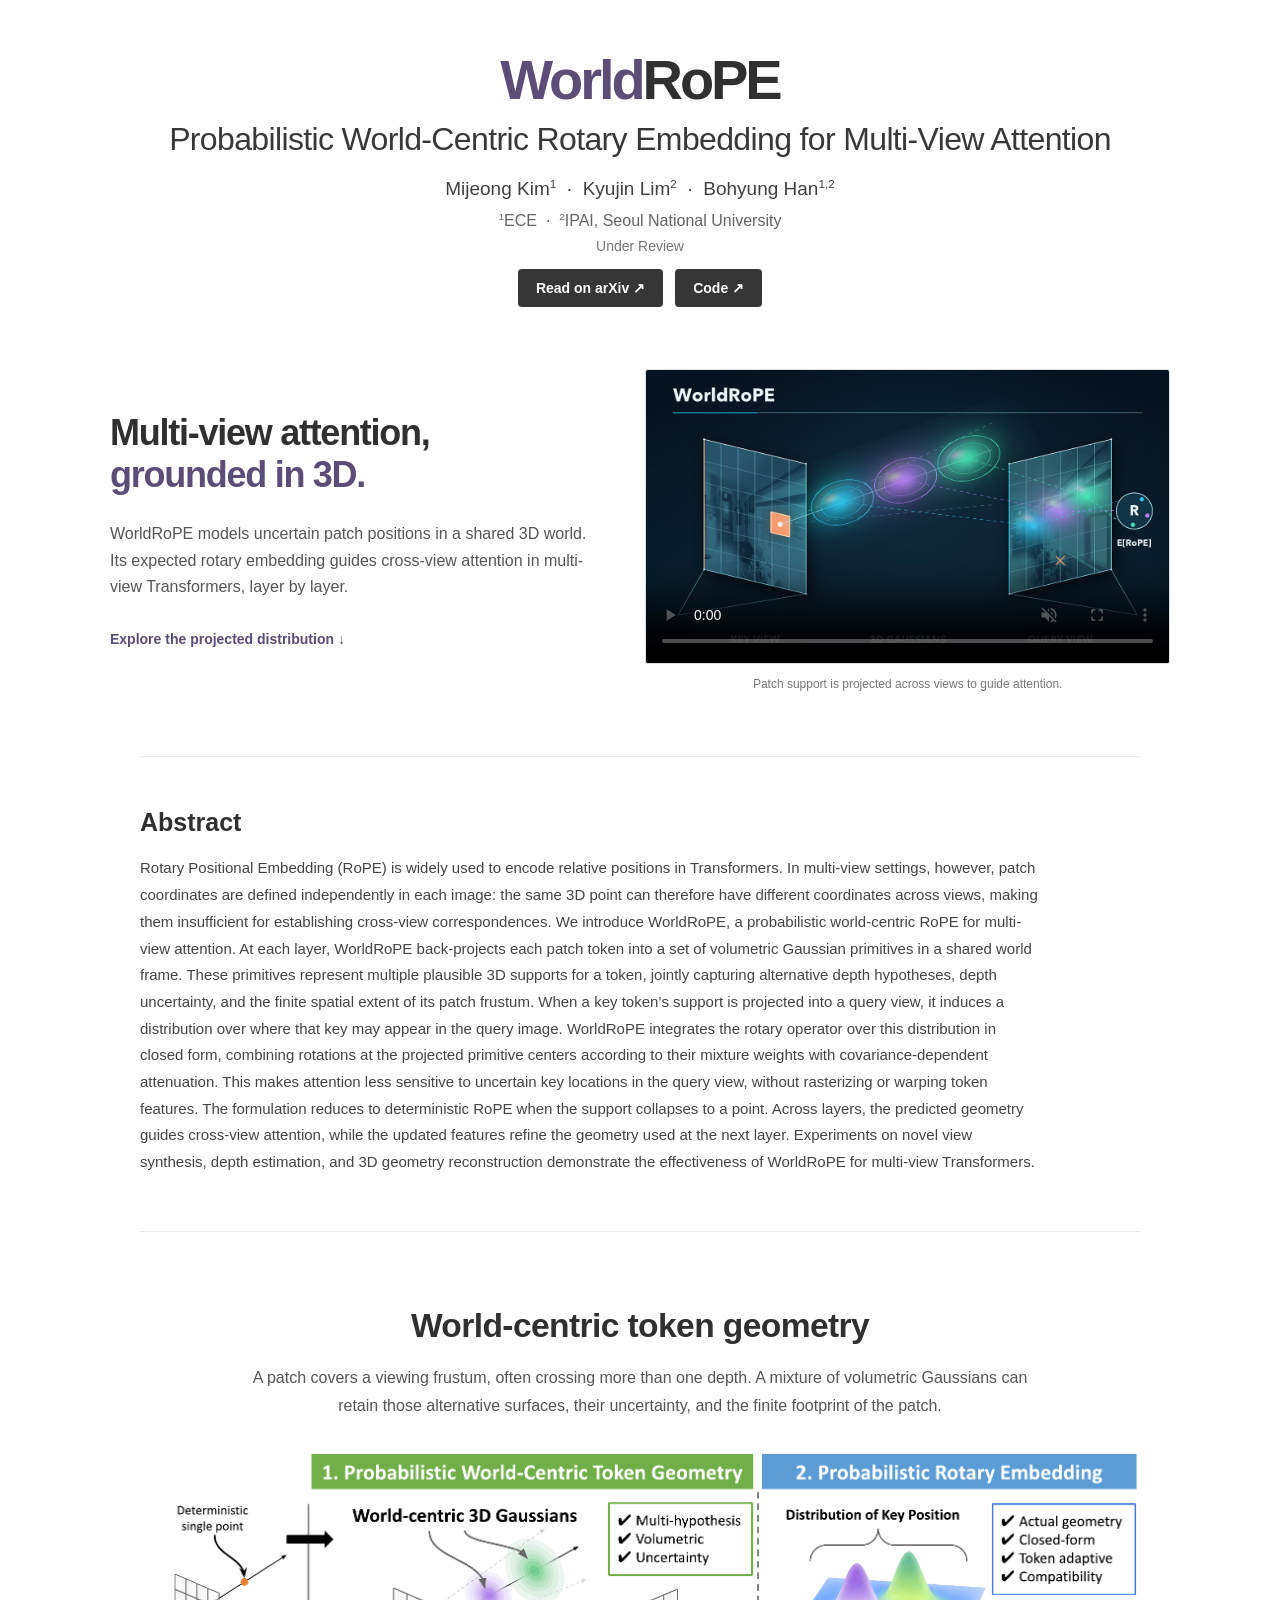
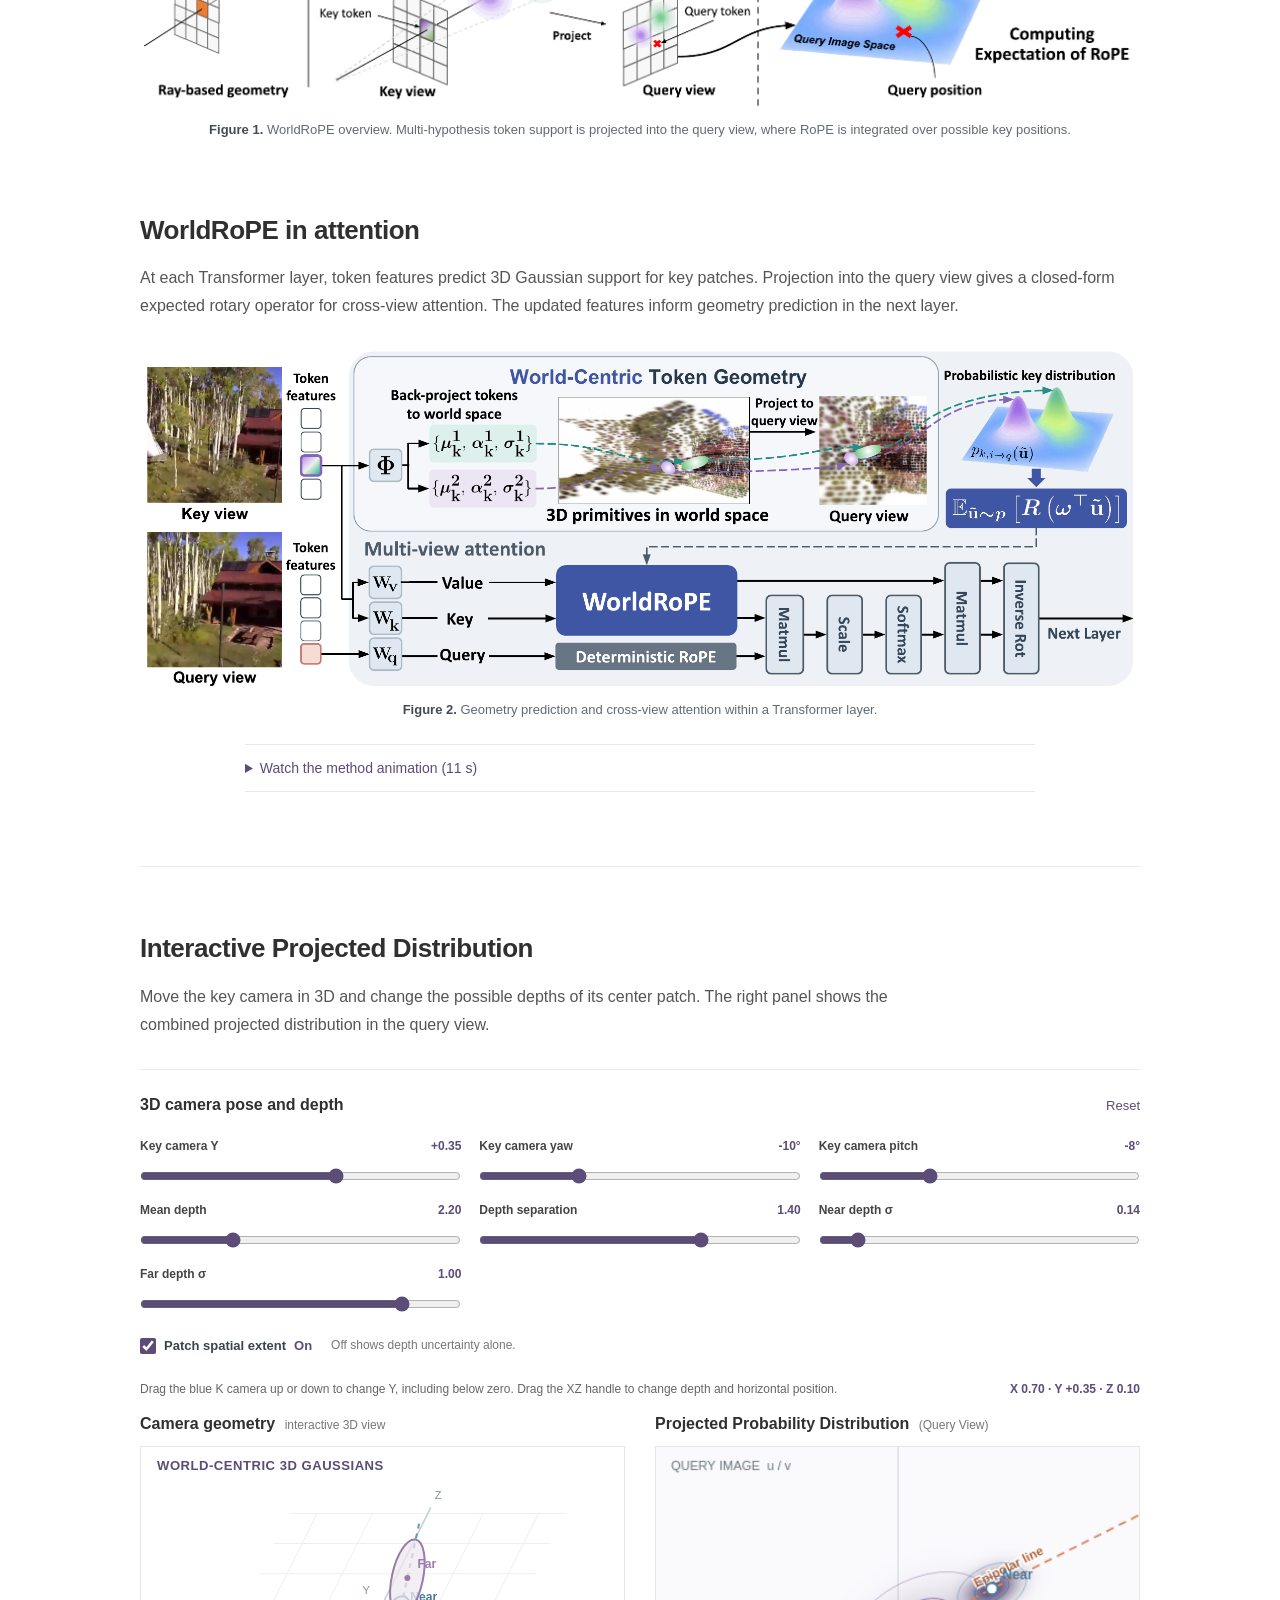
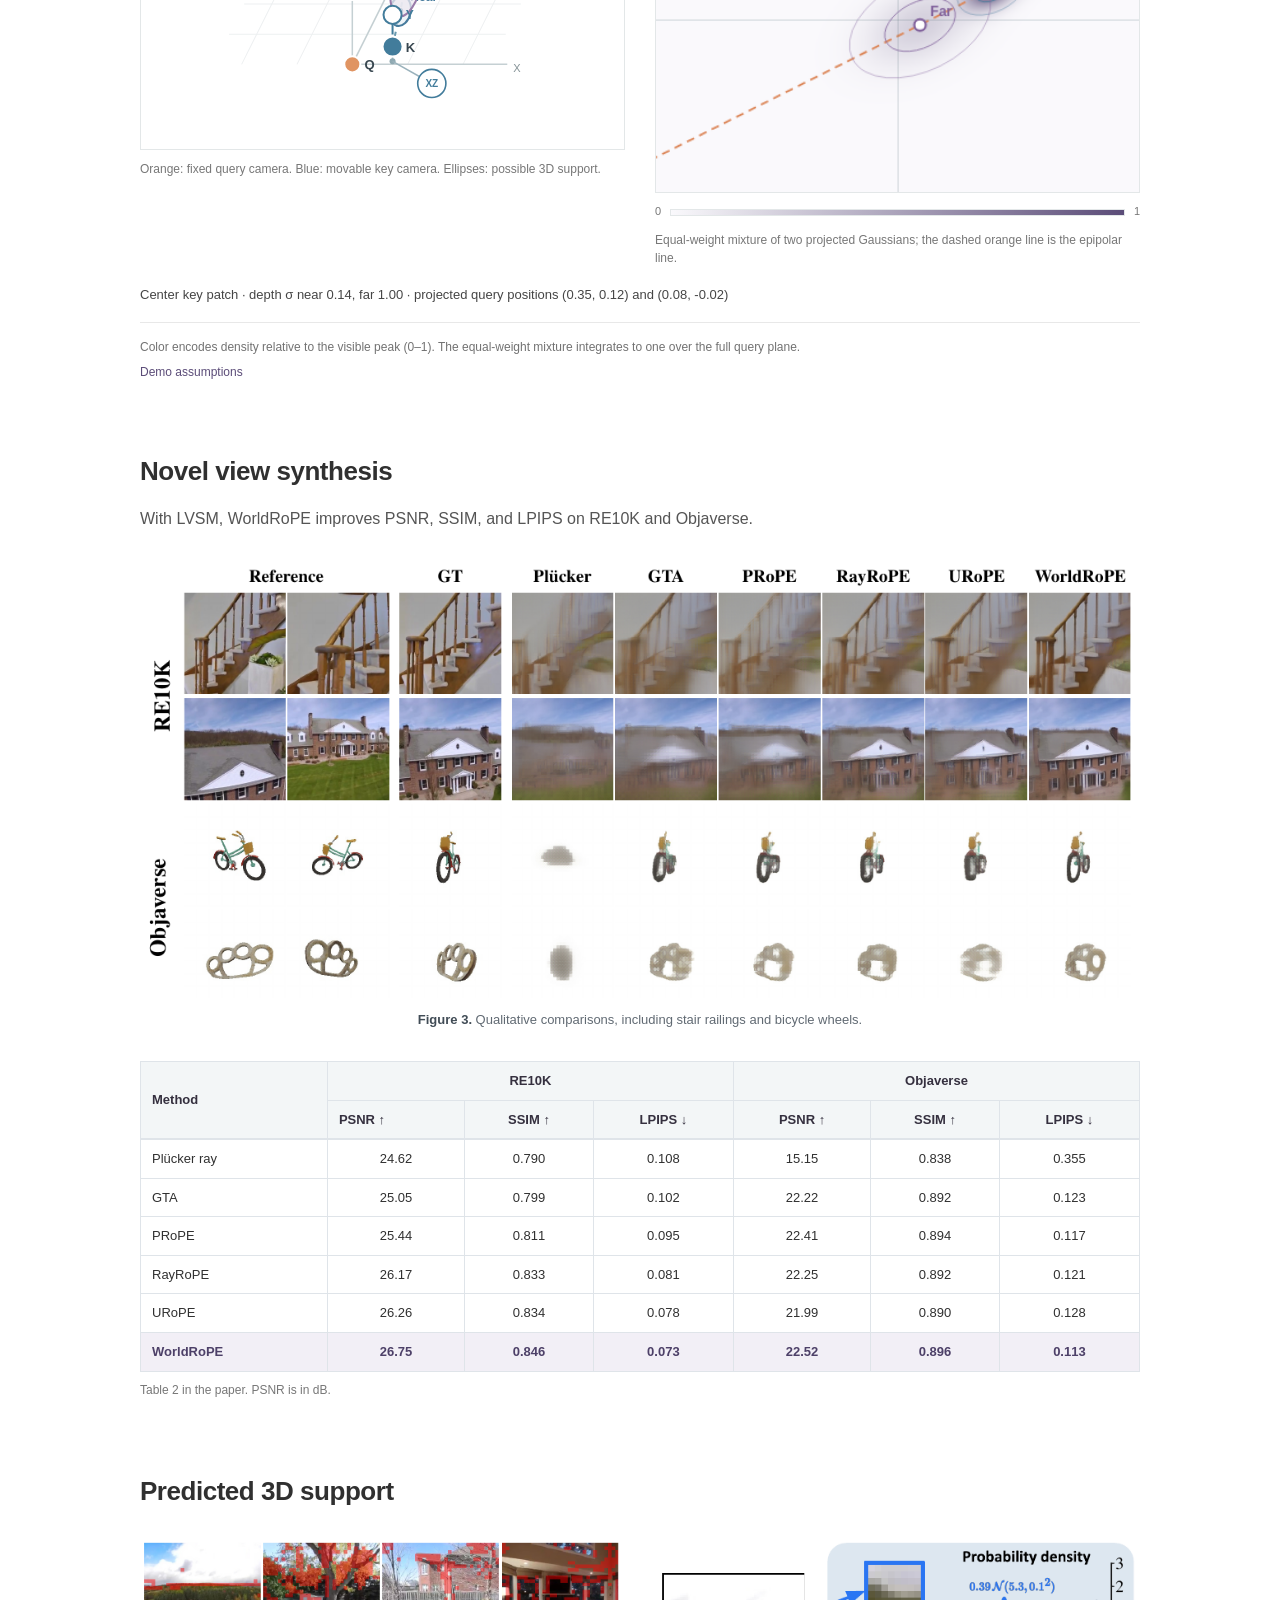
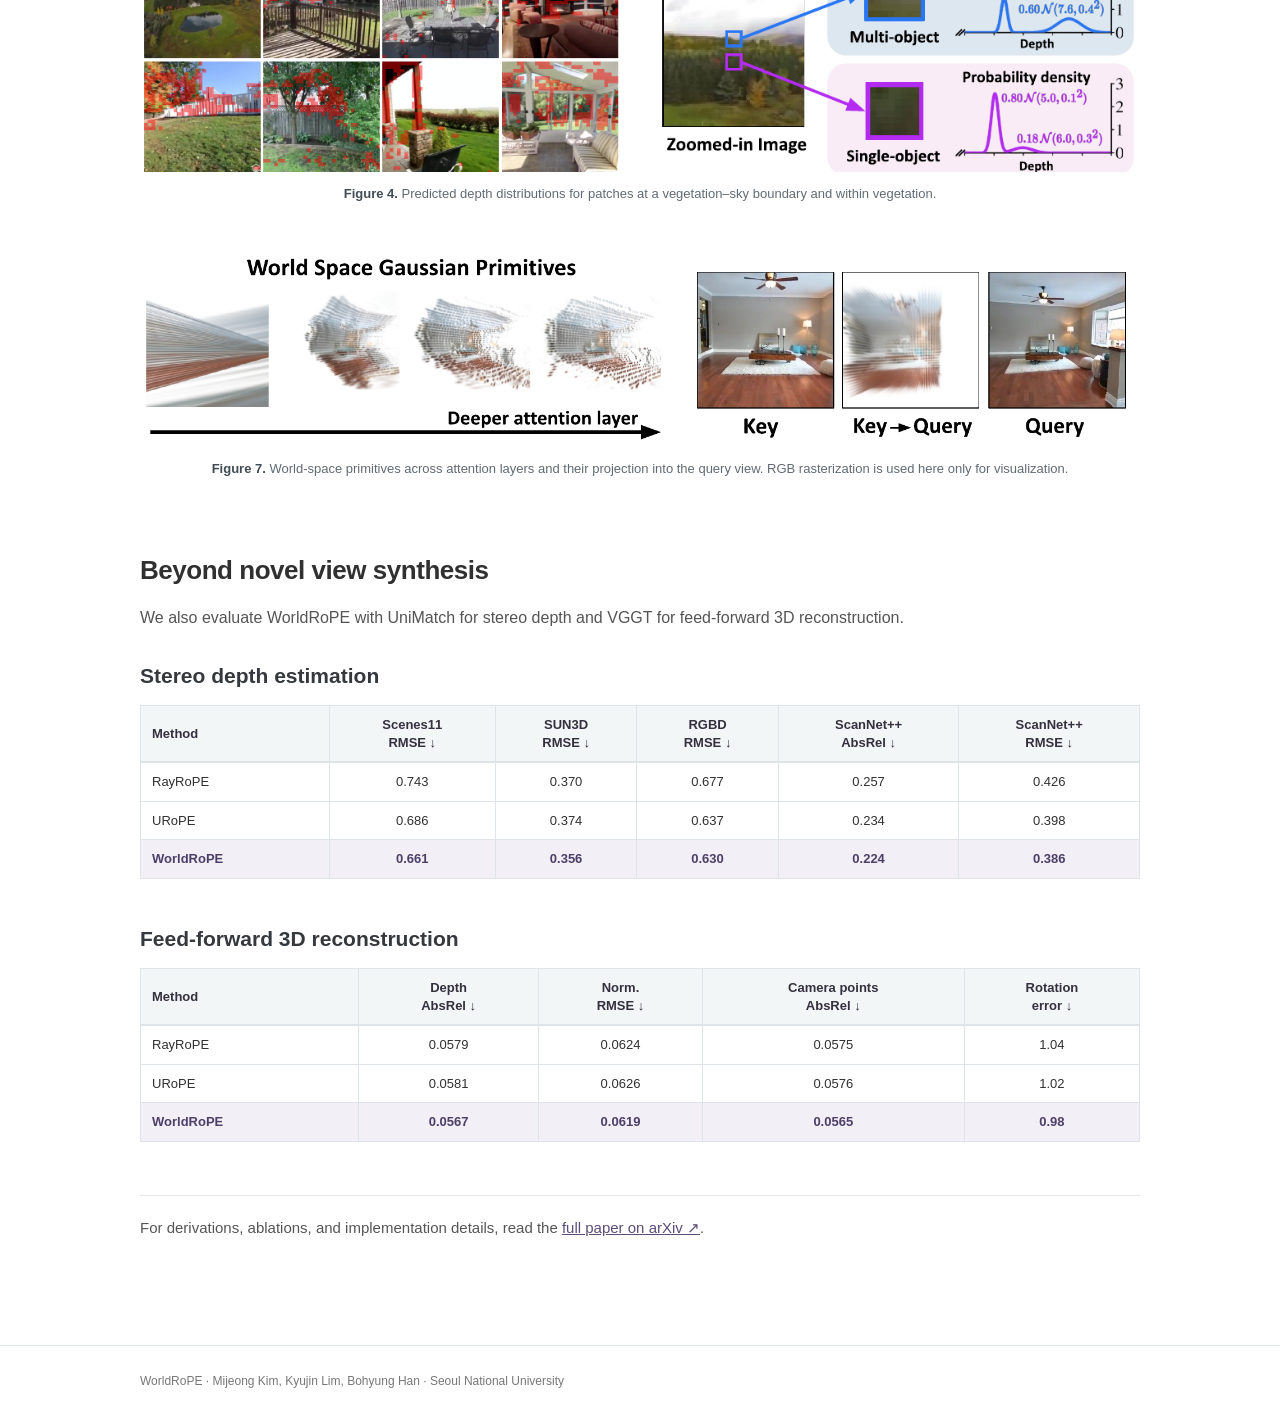
==== commit 63585cc9: "Place paper buttons below under review" ====
--- a/index.html
+++ b/index.html
@@ -22,14 +22,16 @@
         <p class="identity-authors"><a href="https://mjmjeong.github.io/" target="_blank" rel="noopener">Mijeong Kim<sup>1</sup></a> &nbsp;·&nbsp; Kyujin Lim<sup>2</sup> &nbsp;·&nbsp; <a href="https://cv.snu.ac.kr/index.php/~bhhan/" target="_blank" rel="noopener">Bohyung Han<sup>1,2</sup></a></p>
         <p class="identity-affiliation"><sup>1</sup>ECE &nbsp;·&nbsp; <sup>2</sup>IPAI, Seoul National University</p>
         <p class="identity-status">Under Review</p>
+        <div class="identity-links">
+          <a href="https://arxiv.org/abs/2610.16337" target="_blank" rel="noopener">Read on arXiv ↗</a>
+          <a href="https://github.com/mjmjeong/WorldRoPE" target="_blank" rel="noopener">Code ↗</a>
+        </div>
       </div>
       <div class="commercial-hero page-width">
         <div class="hero-copy">
           <h2>Multi-view attention,<br><em>grounded in 3D.</em></h2>
           <p class="hero-lead">WorldRoPE models uncertain patch positions in a shared 3D world. Its expected rotary embedding guides cross-view attention in multi-view Transformers, layer by layer.</p>
           <div class="hero-actions">
-            <a class="primary-action" href="https://arxiv.org/abs/2610.16337" target="_blank" rel="noopener">Read on arXiv ↗</a>
-            <a class="primary-action" href="https://github.com/mjmjeong/WorldRoPE" target="_blank" rel="noopener">Code ↗</a>
             <a class="secondary-action" href="#attention-demo">Explore the projected distribution ↓</a>
           </div>
         </div>
--- a/styles-commercial.css
+++ b/styles-commercial.css
@@ -13,6 +13,9 @@
 .identity-affiliation{margin:5px 0 3px;color:#646464;font-size:clamp(14px,1.25vw,16px);line-height:1.5}
 .paper-identity sup{font-size:.62em;vertical-align:super;line-height:0}
 .identity-status{margin:0;color:#777;font-size:14px;line-height:1.5}
+.identity-links{display:flex;justify-content:center;gap:12px;flex-wrap:wrap;margin-top:12px}
+.identity-links a{display:inline-block;padding:10px 18px;border-radius:4px;background:#363636;color:#fff!important;text-decoration:none;font-size:14px;font-weight:600;line-height:1.3}
+.identity-links a:hover{background:#222}
 .commercial-hero{display:grid;grid-template-columns:minmax(0,1fr) minmax(0,1.07fr);align-items:center;gap:45px;padding:62px 0 63px}
 .hero-copy h2{margin:0;max-width:560px;color:#303030;font-size:clamp(30px,3vw,36px);line-height:1.18;letter-spacing:-.035em;font-weight:700}
 .hero-copy h2 em{color:#5b4c78;font-style:normal}
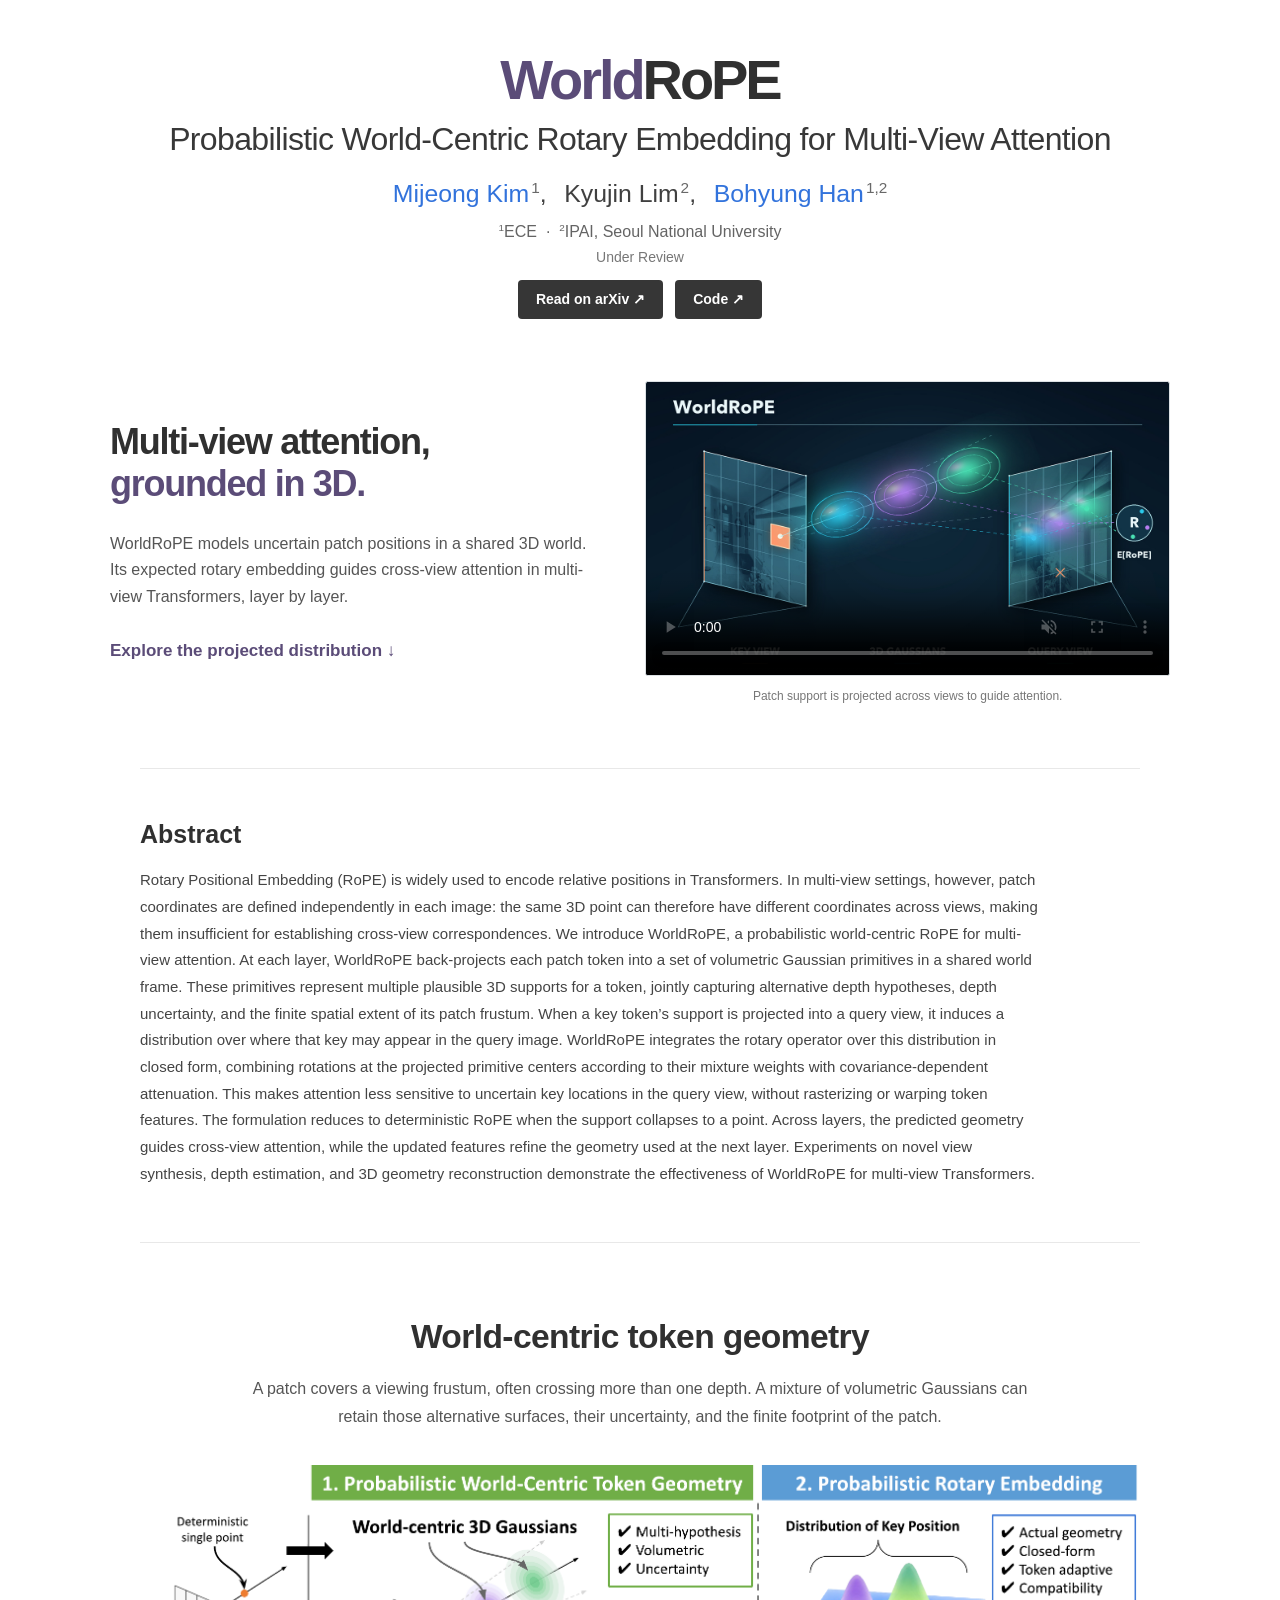
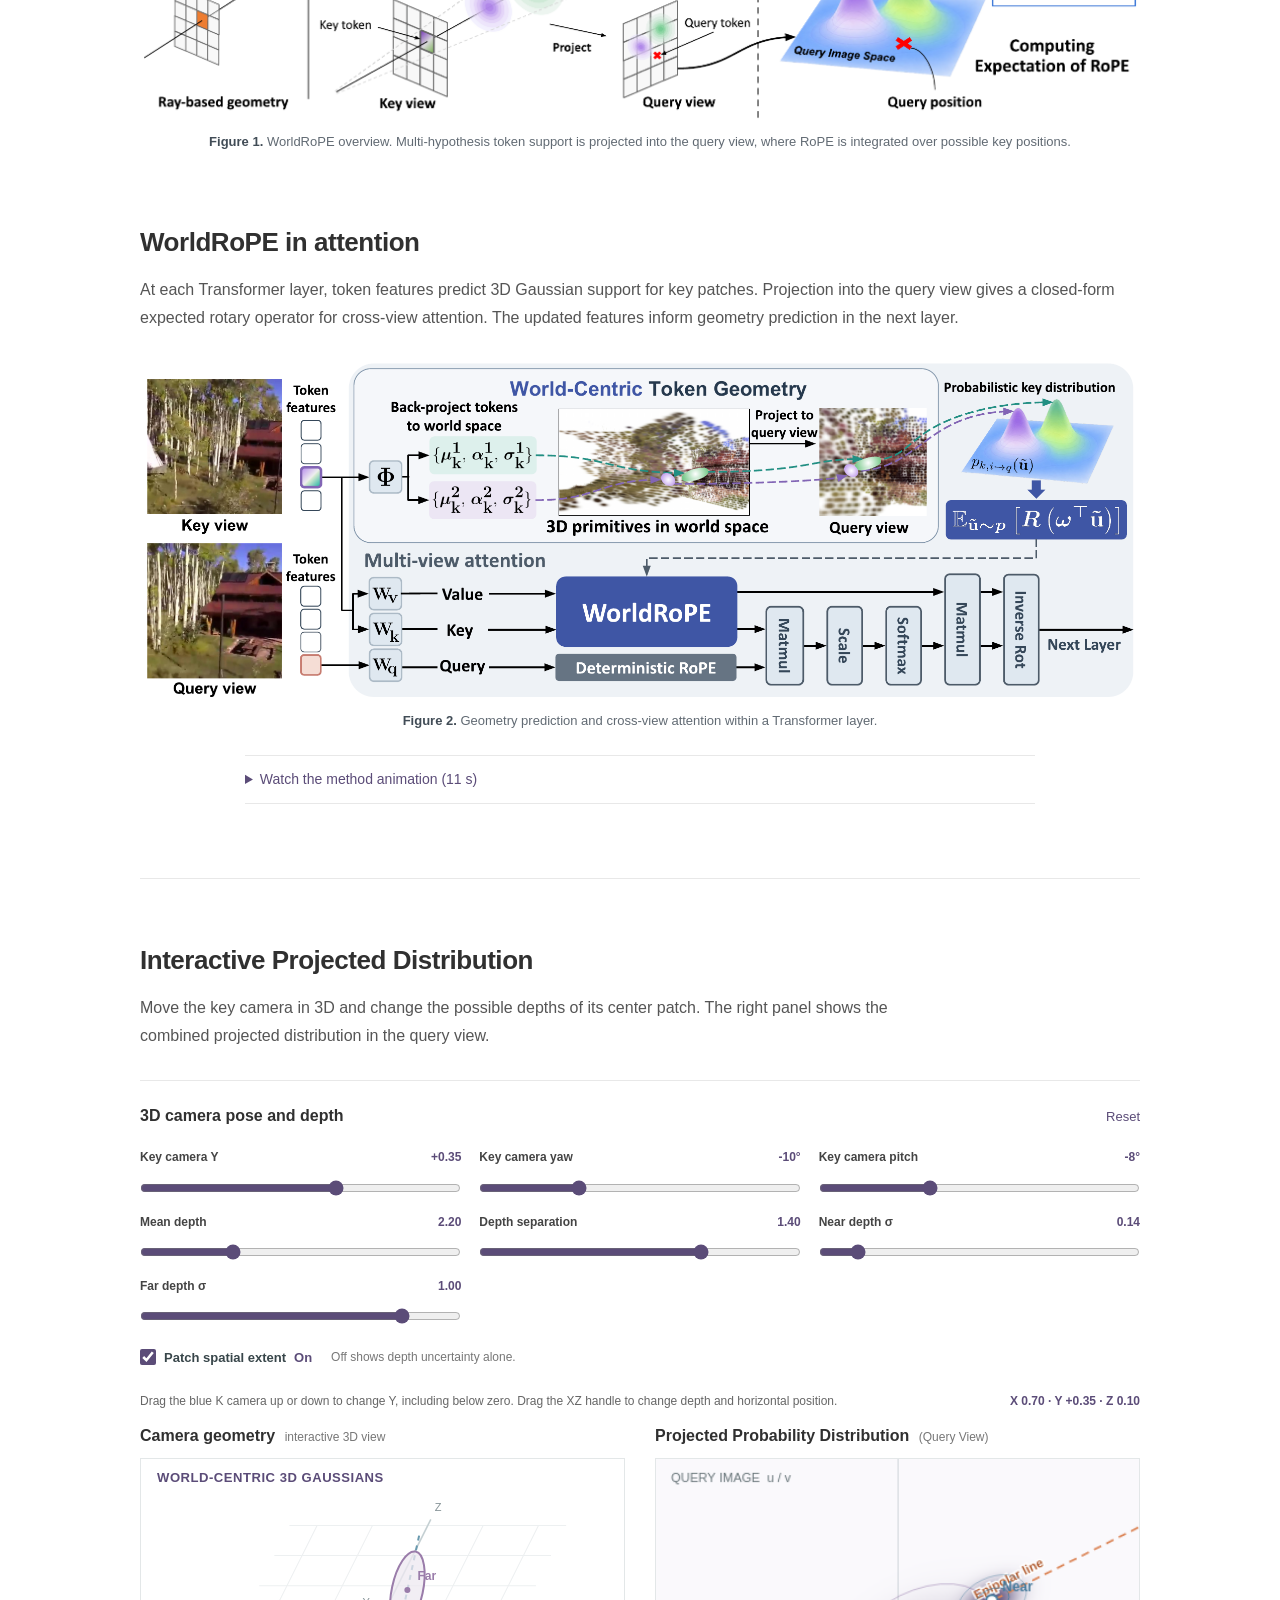
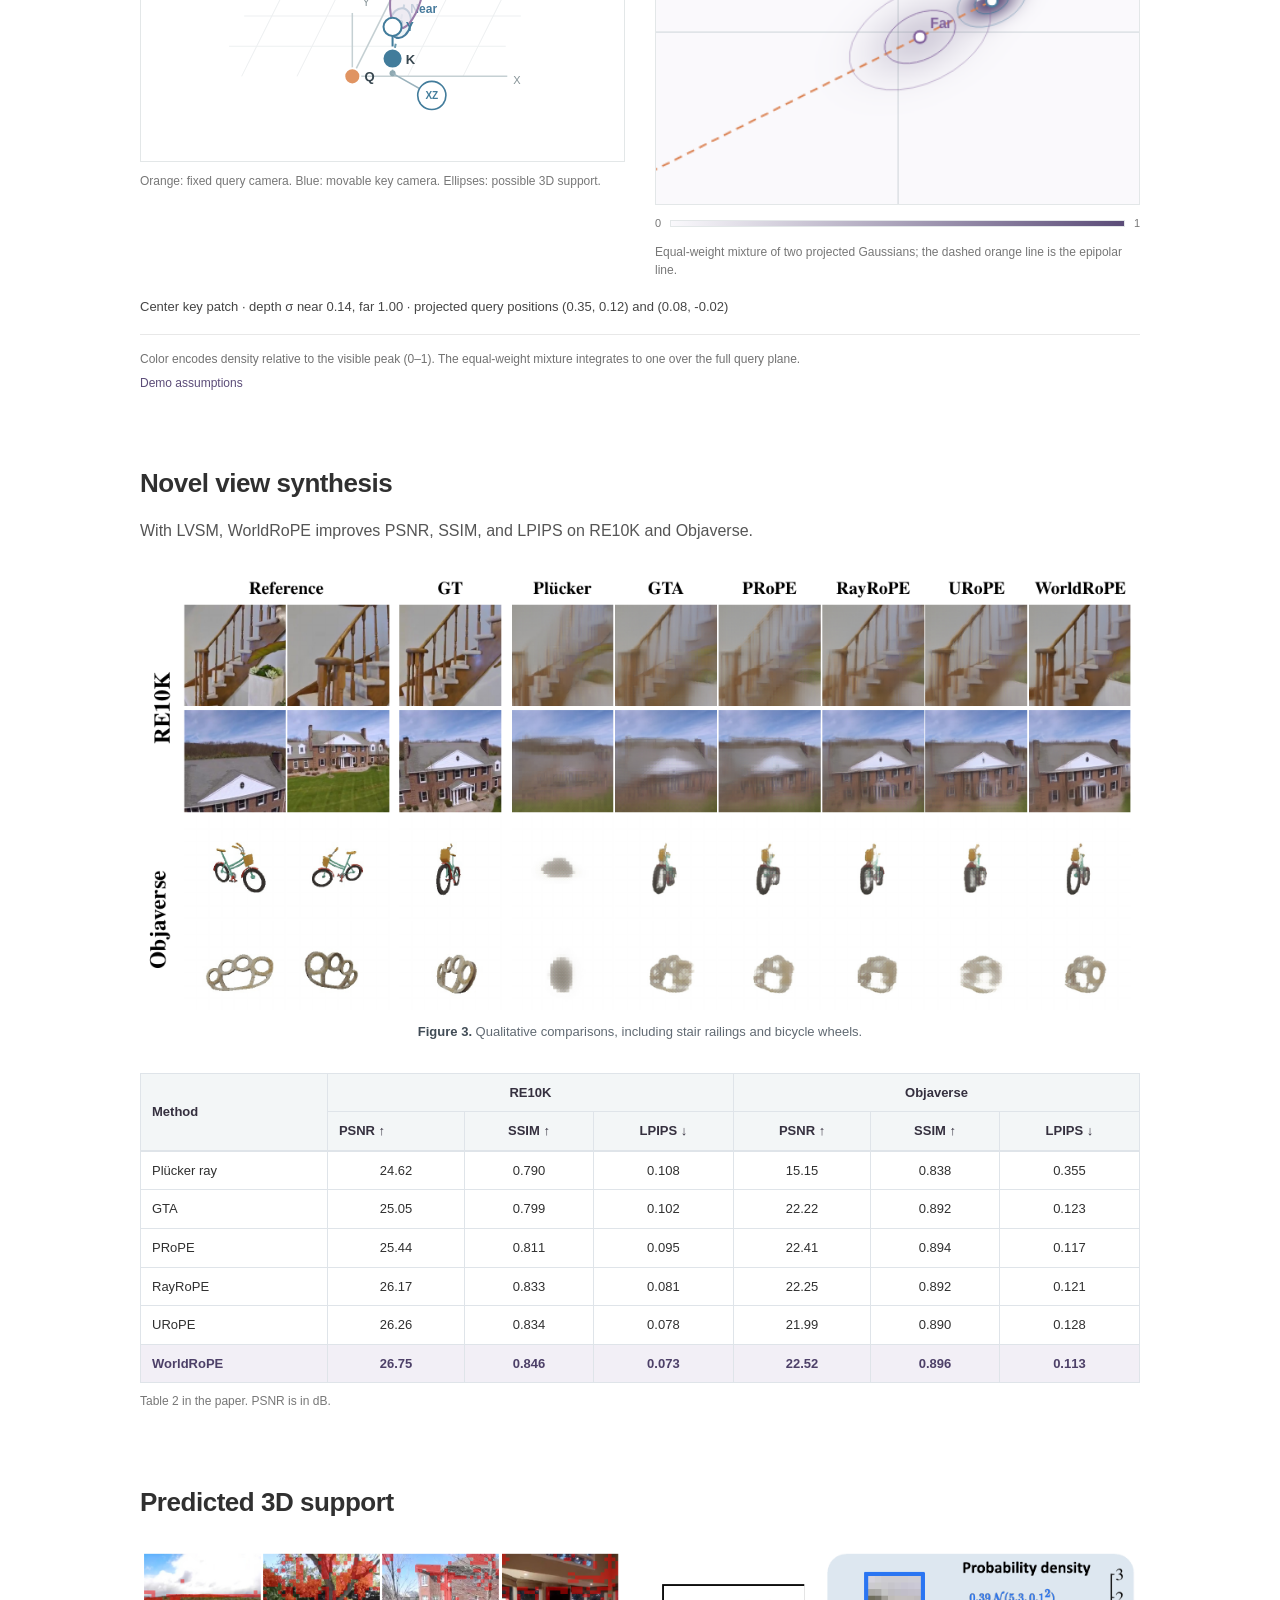
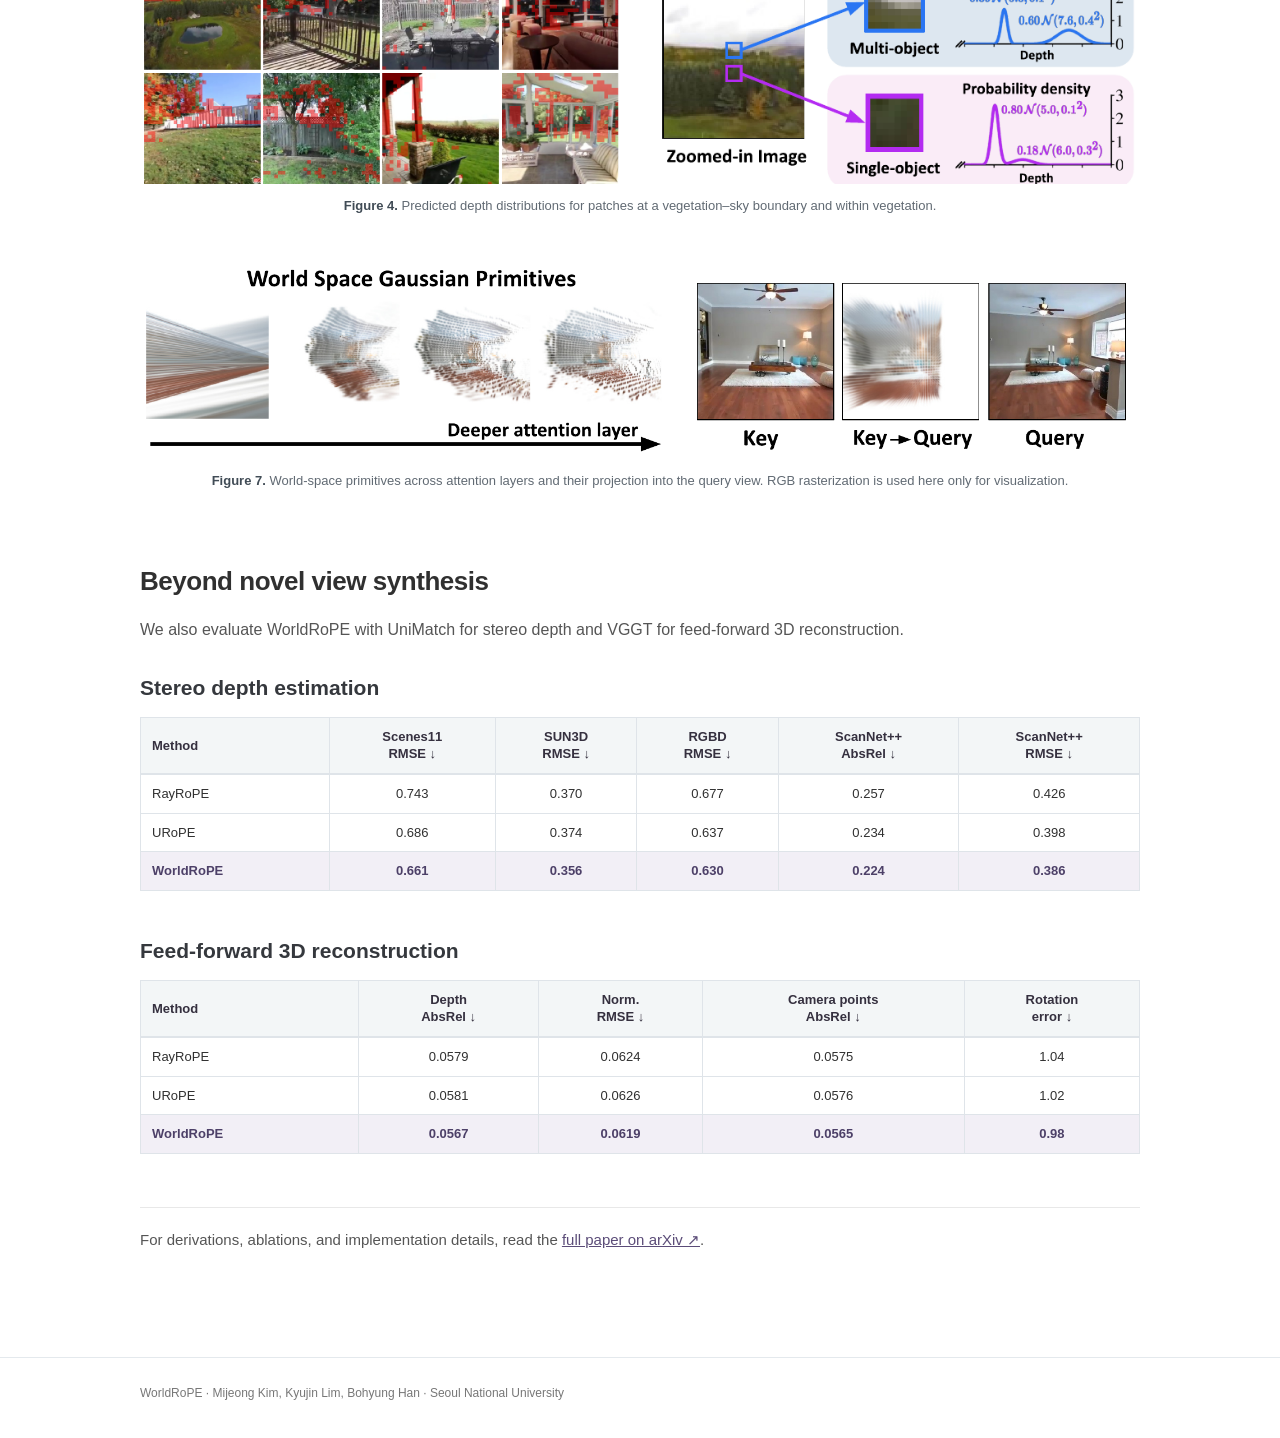
==== commit 86b64320: "Match author styling to AgentDreamer" ====
--- a/index.html
+++ b/index.html
@@ -19,7 +19,11 @@
       <div class="paper-identity page-width">
         <h1><span>World</span><em>RoPE</em></h1>
         <p class="identity-title">Probabilistic World-Centric Rotary Embedding for Multi-View Attention</p>
-        <p class="identity-authors"><a href="https://mjmjeong.github.io/" target="_blank" rel="noopener">Mijeong Kim<sup>1</sup></a> &nbsp;·&nbsp; Kyujin Lim<sup>2</sup> &nbsp;·&nbsp; <a href="https://cv.snu.ac.kr/index.php/~bhhan/" target="_blank" rel="noopener">Bohyung Han<sup>1,2</sup></a></p>
+        <p class="identity-authors">
+          <span><a href="https://mjmjeong.github.io/" target="_blank" rel="noopener">Mijeong Kim</a><sup>1</sup>,</span>
+          <span>Kyujin Lim<sup>2</sup>,</span>
+          <span><a href="https://cv.snu.ac.kr/index.php/~bhhan/" target="_blank" rel="noopener">Bohyung Han</a><sup>1,2</sup></span>
+        </p>
         <p class="identity-affiliation"><sup>1</sup>ECE &nbsp;·&nbsp; <sup>2</sup>IPAI, Seoul National University</p>
         <p class="identity-status">Under Review</p>
         <div class="identity-links">
--- a/styles-commercial.css
+++ b/styles-commercial.css
@@ -7,9 +7,10 @@
 .paper-identity h1 span{color:#5b4c78}
 .paper-identity h1 em{font-style:normal;color:#303030}
 .identity-title{max-width:960px;margin:10px auto 17px;color:#383838;font-size:clamp(24px,2.7vw,32px);font-weight:500;line-height:1.2;letter-spacing:-.02em}
-.identity-authors{margin:0;color:#404040;font-size:clamp(17px,1.5vw,19px);font-weight:500;line-height:1.5}
-.identity-authors a{color:inherit;text-decoration:none}
+.identity-authors{display:flex;justify-content:center;flex-wrap:wrap;gap:0 1.1rem;margin:0 0 8px;color:#404040;font-size:clamp(1.25rem,2.4vw,1.55rem);font-weight:500;line-height:1.5}
+.identity-authors a{color:#3273dc;text-decoration:none}
 .identity-authors a:hover,.identity-authors a:focus-visible{text-decoration:underline;text-underline-offset:.18em}
+.identity-authors sup{font-size:.57em;margin-left:2px;color:#686868}
 .identity-affiliation{margin:5px 0 3px;color:#646464;font-size:clamp(14px,1.25vw,16px);line-height:1.5}
 .paper-identity sup{font-size:.62em;vertical-align:super;line-height:0}
 .identity-status{margin:0;color:#777;font-size:14px;line-height:1.5}
@@ -21,7 +22,7 @@
 .hero-copy h2 em{color:#5b4c78;font-style:normal}
 .hero-lead{max-width:505px;margin:25px 0 0;color:#555;font-size:16px;line-height:1.65}
 .hero-actions{display:flex;align-items:center;gap:20px;flex-wrap:wrap;margin-top:27px}
-.hero-actions a{text-decoration:none;font-size:14px;font-weight:600}
+.hero-actions a{text-decoration:none;font-size:17px;font-weight:600}
 .primary-action{display:inline-block;padding:10px 18px;border-radius:4px;background:#363636;color:#fff!important}
 .primary-action:hover{background:#222}
 .secondary-action{color:var(--accent)!important}
@@ -88,7 +89,6 @@
  .paper-identity{padding-top:35px}
  .paper-identity h1{font-size:clamp(44px,11vw,56px)}
  .identity-title{margin:13px auto 19px;font-size:clamp(22px,5vw,27px)}
- .identity-authors{font-size:16px}
  .identity-affiliation{font-size:14px}
  .identity-status{font-size:14px}
  .commercial-hero{padding:50px 0 44px}
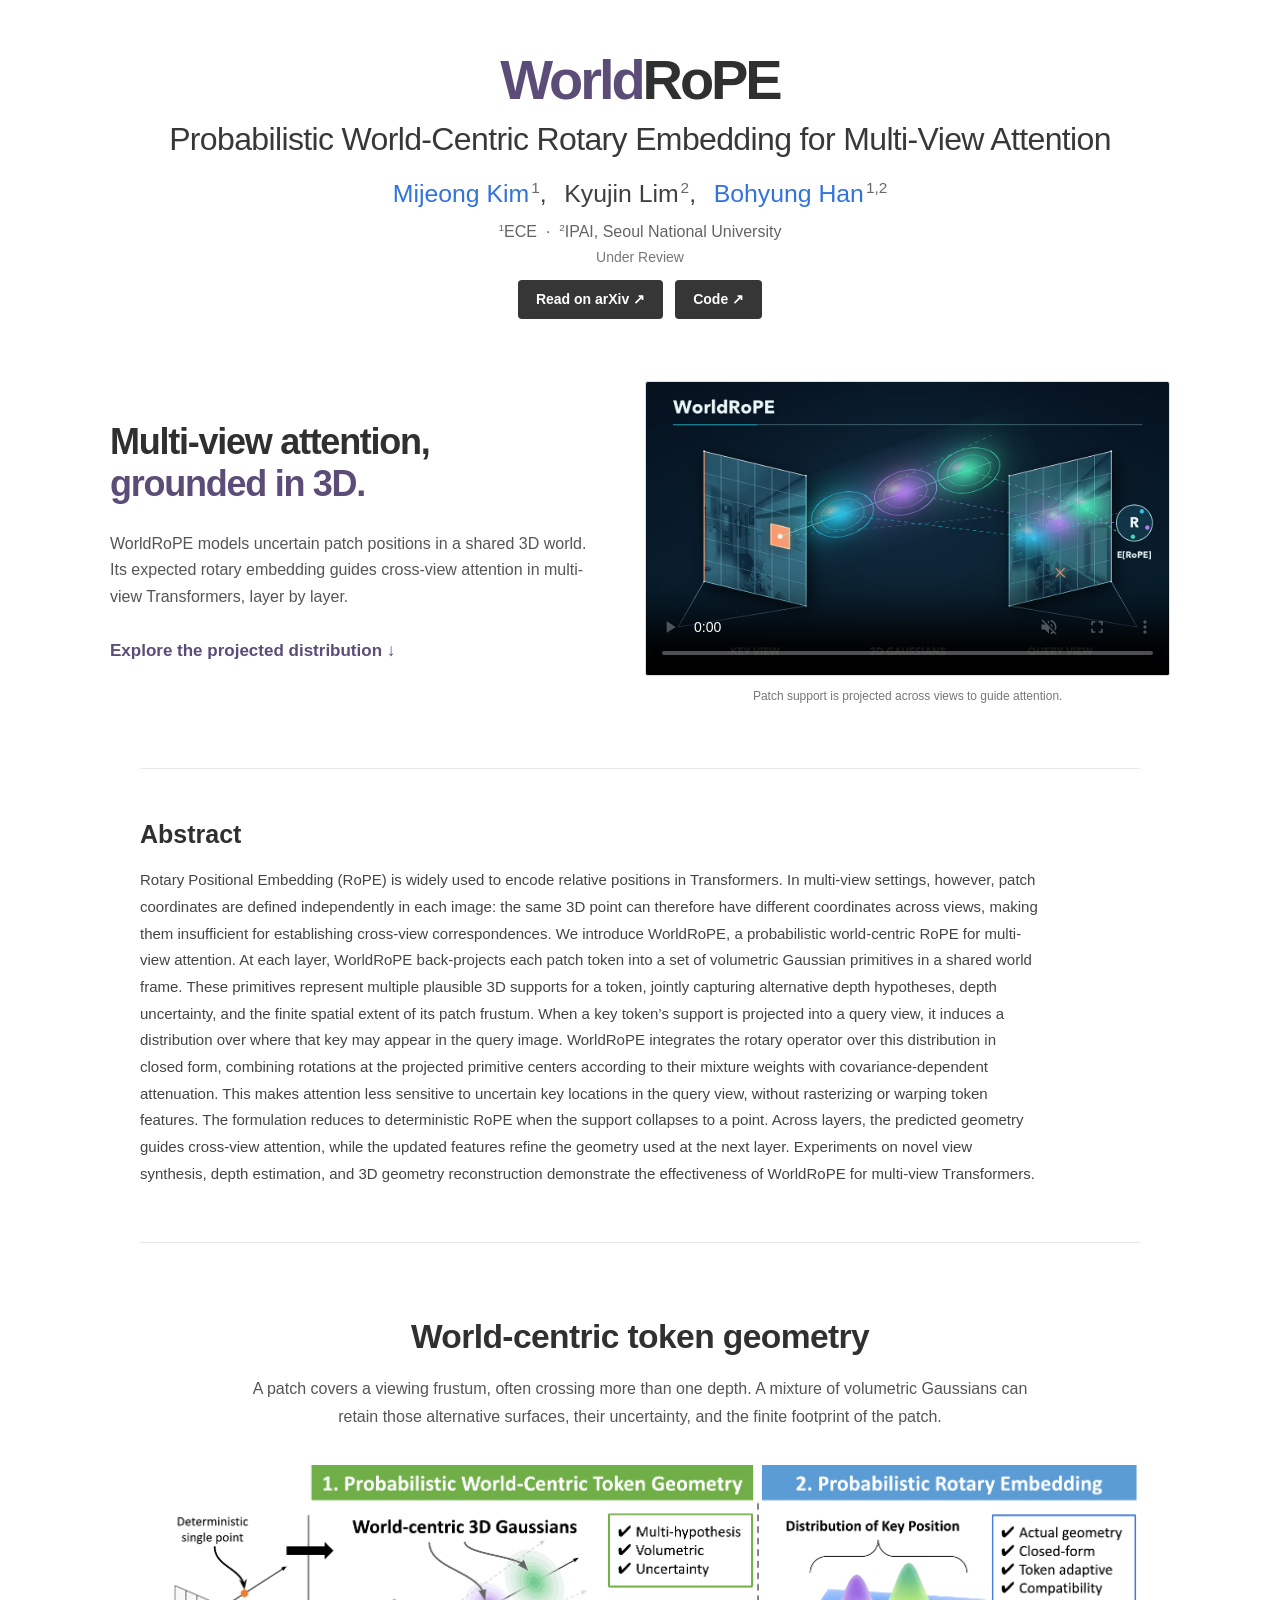
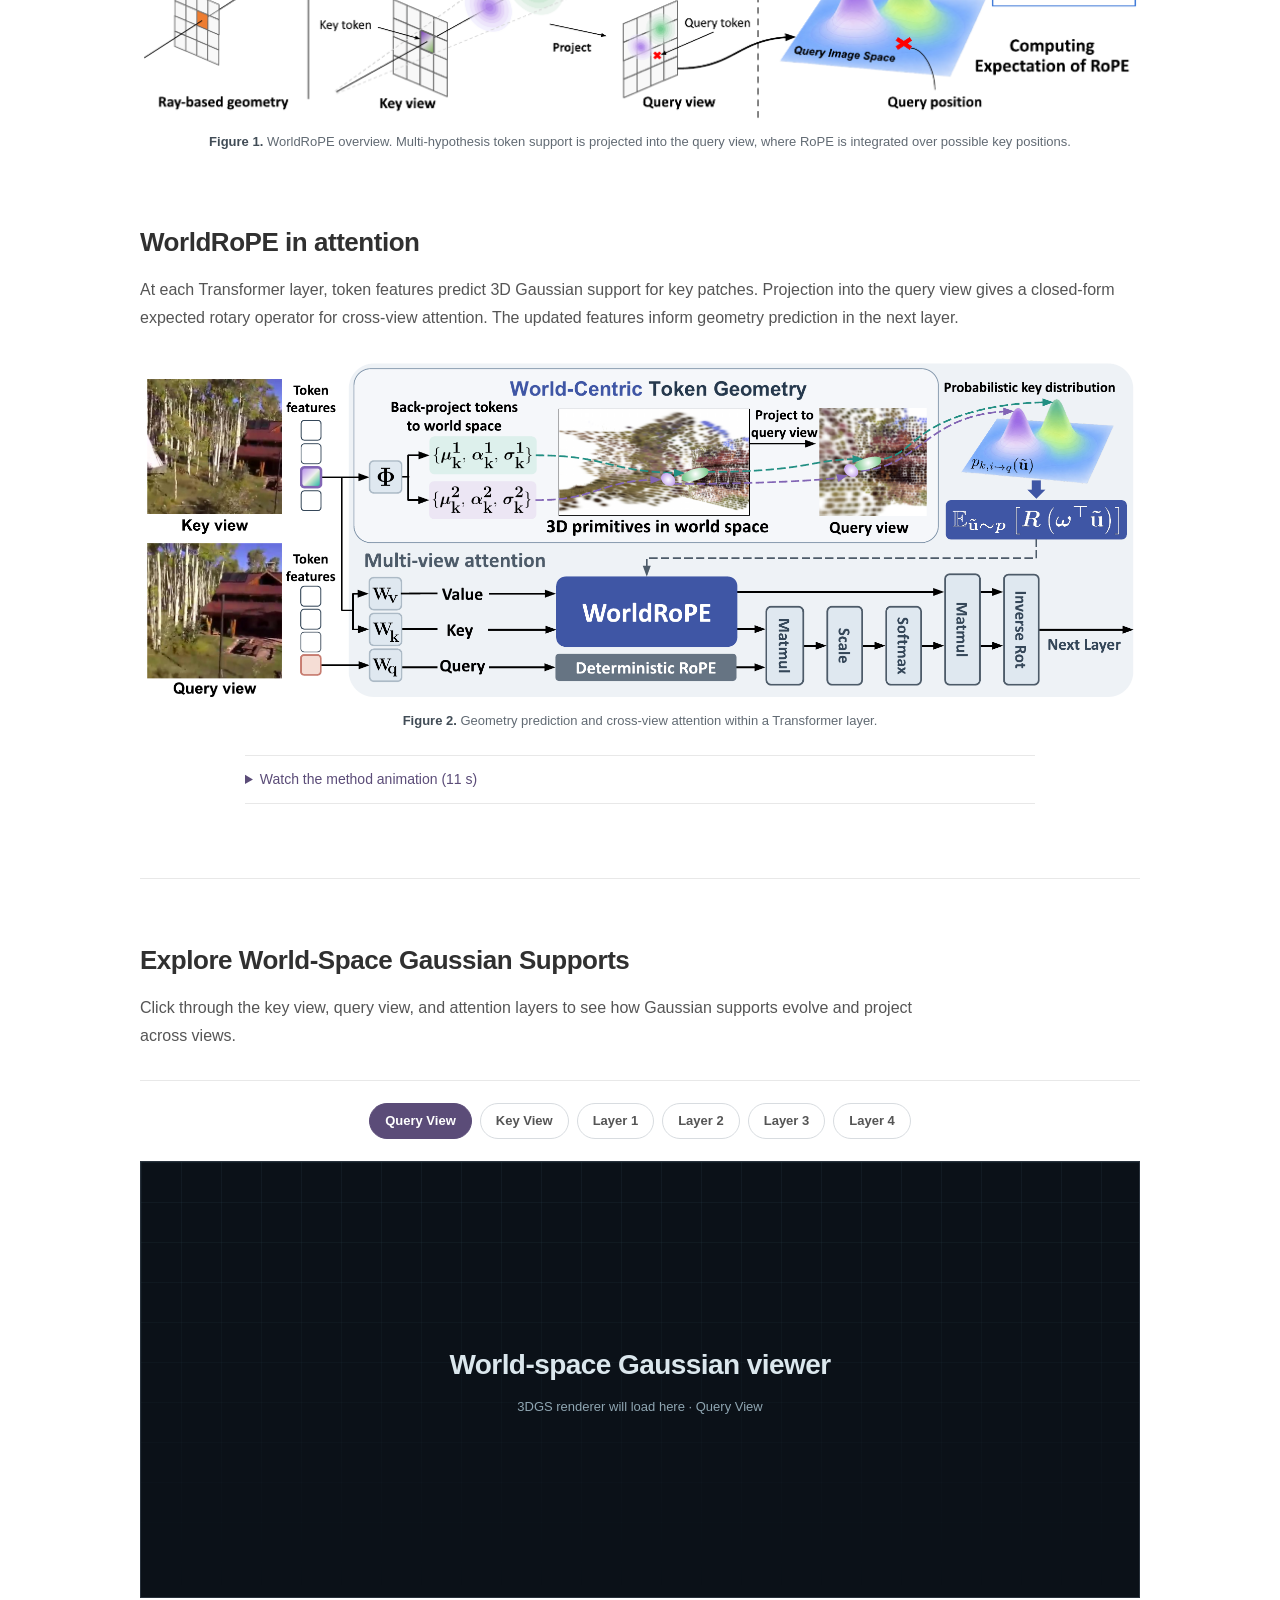
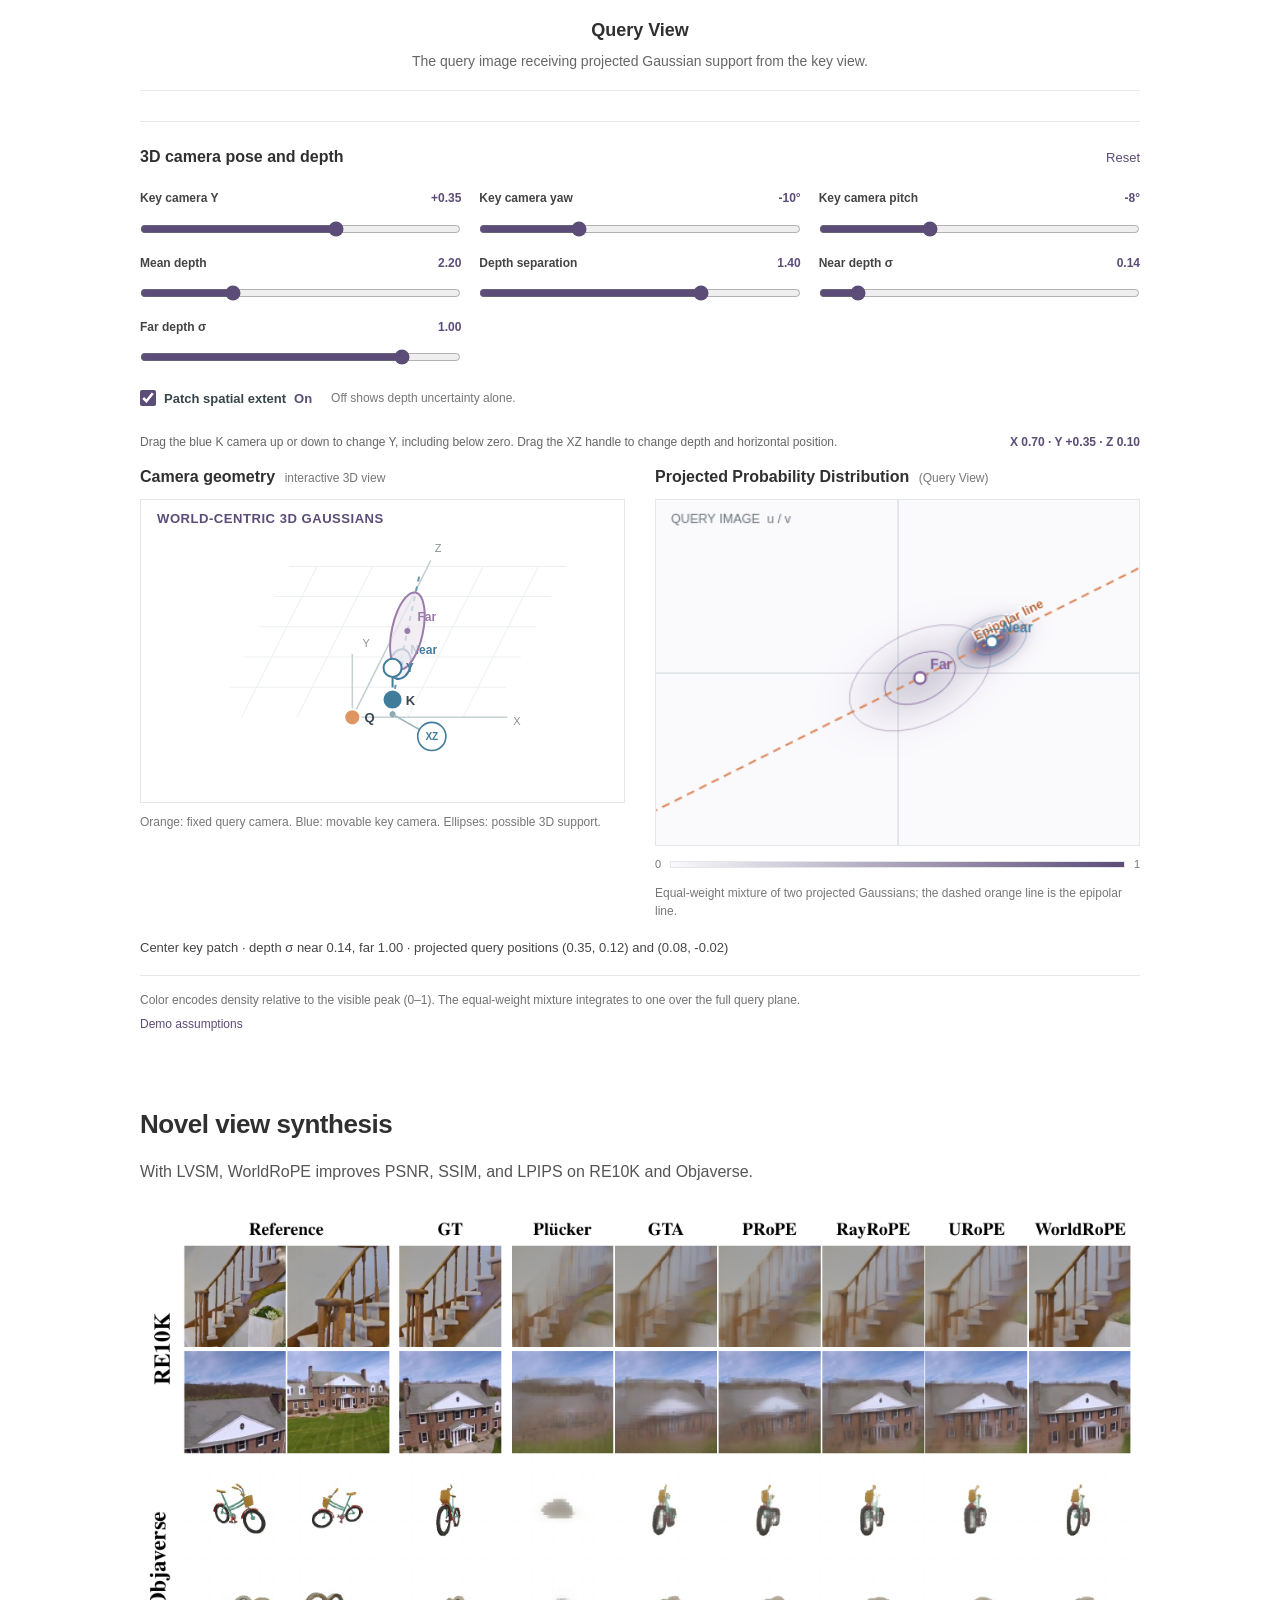
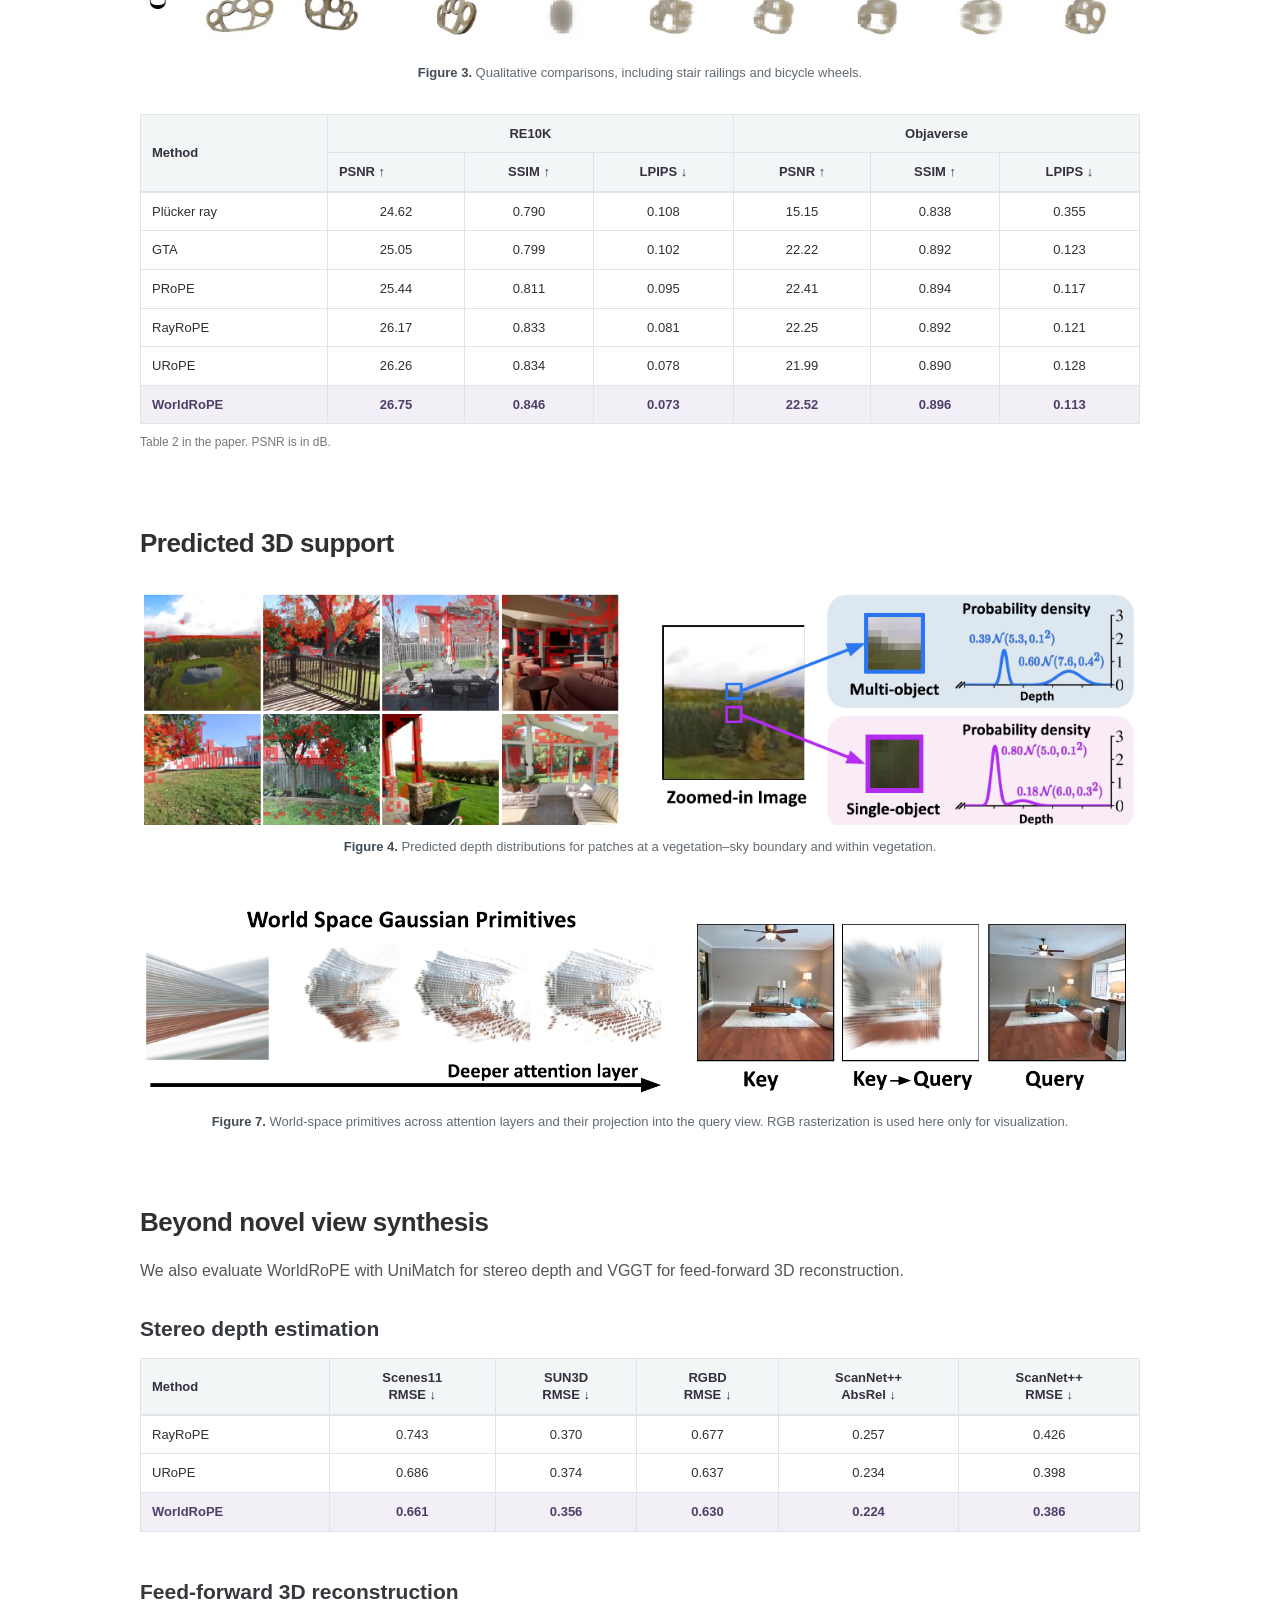
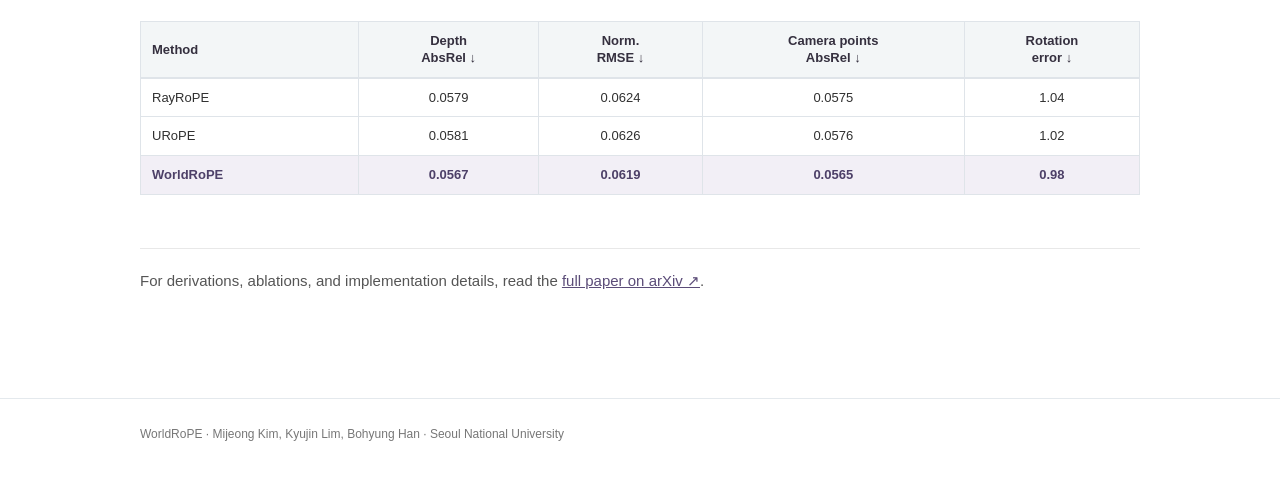
==== commit ea65a5b0: "Add interactive Gaussian viewer layout" ====
--- a/index.html
+++ b/index.html
@@ -11,6 +11,7 @@
   <link rel="stylesheet" href="styles-commercial.css?v=2">
   <script src="script.js" defer></script>
   <script src="worldrope-demo.js?v=5" defer></script>
+  <script src="worldrope-gaussians.js?v=1" defer></script>
 </head>
 <body>
   <a class="skip-link" href="#main">Skip to content</a>
@@ -28,7 +29,7 @@
         <p class="identity-status">Under Review</p>
         <div class="identity-links">
           <a href="https://arxiv.org/abs/2610.16337" target="_blank" rel="noopener">Read on arXiv ↗</a>
-          <a href="https://github.com/mjmjeong/WorldRoPE" target="_blank" rel="noopener">Code ↗</a>
+          <a href="https://github.com/mjmjeong/WorldRoPE/tree/main" target="_blank" rel="noopener" aria-label="Open the released WorldRoPE code on GitHub">Code ↗</a>
         </div>
       </div>
       <div class="commercial-hero page-width">
@@ -76,8 +77,23 @@
       </section>
 
       <section class="paper-section demo-section" id="attention-demo">
-        <h2>Interactive Projected Distribution</h2>
-        <p>Move the key camera in 3D and change the possible depths of its center patch. The right panel shows the combined projected distribution in the query view.</p>
+        <h2>Explore World-Space Gaussian Supports</h2>
+        <p>Click through the key view, query view, and attention layers to see how Gaussian supports evolve and project across views.</p>
+        <div class="gaussian-explorer" id="gaussian-explorer">
+          <div class="gaussian-tabs" role="tablist" aria-label="WorldRoPE Gaussian views">
+            <button type="button" role="tab" aria-selected="true" data-gaussian-view="query">Query View</button>
+            <button type="button" role="tab" aria-selected="false" data-gaussian-view="key">Key View</button>
+            <button type="button" role="tab" aria-selected="false" data-gaussian-view="layer1">Layer 1</button>
+            <button type="button" role="tab" aria-selected="false" data-gaussian-view="layer2">Layer 2</button>
+            <button type="button" role="tab" aria-selected="false" data-gaussian-view="layer3">Layer 3</button>
+            <button type="button" role="tab" aria-selected="false" data-gaussian-view="layer4">Layer 4</button>
+          </div>
+          <div class="gaussian-stage" id="gaussian-viewer" data-active-view="query">
+            <canvas id="gaussian-canvas" width="1200" height="520" role="img" aria-label="World-space Gaussian viewer"></canvas>
+            <div class="gaussian-placeholder"><strong>World-space Gaussian viewer</strong><span id="gaussian-viewer-status">3DGS renderer will load here · Query View</span></div>
+          </div>
+          <div class="gaussian-caption"><h3 id="gaussian-title">Query View</h3><p id="gaussian-description" aria-live="polite">The query image receiving projected Gaussian support from the key view.</p></div>
+        </div>
         <div class="demo-shell" id="worldrope-demo">
           <div class="demo-heading"><h3>3D camera pose and depth</h3><button type="button" id="demo-reset">Reset</button></div>
           <div class="demo-controls">
--- a/styles-commercial.css
+++ b/styles-commercial.css
@@ -75,6 +75,20 @@
 .demo-assumptions{margin-top:5px;color:#727272;font-size:12px;line-height:1.55}
 .demo-assumptions summary{display:inline-block;color:#5b4c78;cursor:pointer}
 .demo-assumptions p{max-width:790px;margin:8px 0 0}
+.gaussian-explorer{margin-top:30px;padding:22px 0 18px;border-top:1px solid var(--line);border-bottom:1px solid var(--line)}
+.gaussian-tabs{display:flex;justify-content:center;gap:8px;flex-wrap:wrap;margin-bottom:22px}
+.gaussian-tabs button{border:1px solid #d8dce0;border-radius:999px;background:#fff;color:#555;cursor:pointer;padding:9px 15px;font:600 13px/1.2 Arial,Helvetica,sans-serif;transition:background .15s,color .15s,border-color .15s}
+.gaussian-tabs button:hover,.gaussian-tabs button[aria-selected="true"]{border-color:#5b4c78;background:#5b4c78;color:#fff}
+.gaussian-stage{position:relative;overflow:hidden;border:1px solid #28313b;background:#0b1118;aspect-ratio:16/7;min-height:300px}
+.gaussian-stage::before{content:"";position:absolute;inset:0;background:linear-gradient(rgba(111,170,190,.08) 1px,transparent 1px),linear-gradient(90deg,rgba(111,170,190,.08) 1px,transparent 1px);background-size:40px 40px;mask-image:linear-gradient(to bottom,rgba(0,0,0,.9),transparent)}
+.gaussian-stage canvas{position:relative;z-index:1;display:block;width:100%;height:100%}
+.gaussian-placeholder{position:absolute;z-index:2;inset:0;display:grid;place-content:center;text-align:center;color:#dbe7ed;pointer-events:none}
+.gaussian-placeholder strong{font-size:clamp(18px,2.4vw,28px);font-weight:600;letter-spacing:-.02em}
+.gaussian-placeholder span{margin-top:8px;color:#8fa6b2;font-size:13px}
+.gaussian-caption{text-align:center;padding:18px 20px 0}
+.gaussian-caption h3{margin:0 0 5px;color:#303030;font-size:18px;font-weight:600}
+.gaussian-caption p{max-width:720px;margin:0 auto;color:#666;font-size:14px;line-height:1.55}
+.gaussian-section>.demo-shell,.gaussian-section>.demo-note,.gaussian-section>.demo-assumptions{display:none}
 thead th{background:#f3f6f7}
 tbody .ours th,tbody .ours td{background:#f2eff6;color:#4d4068}
 @media(max-width:900px){
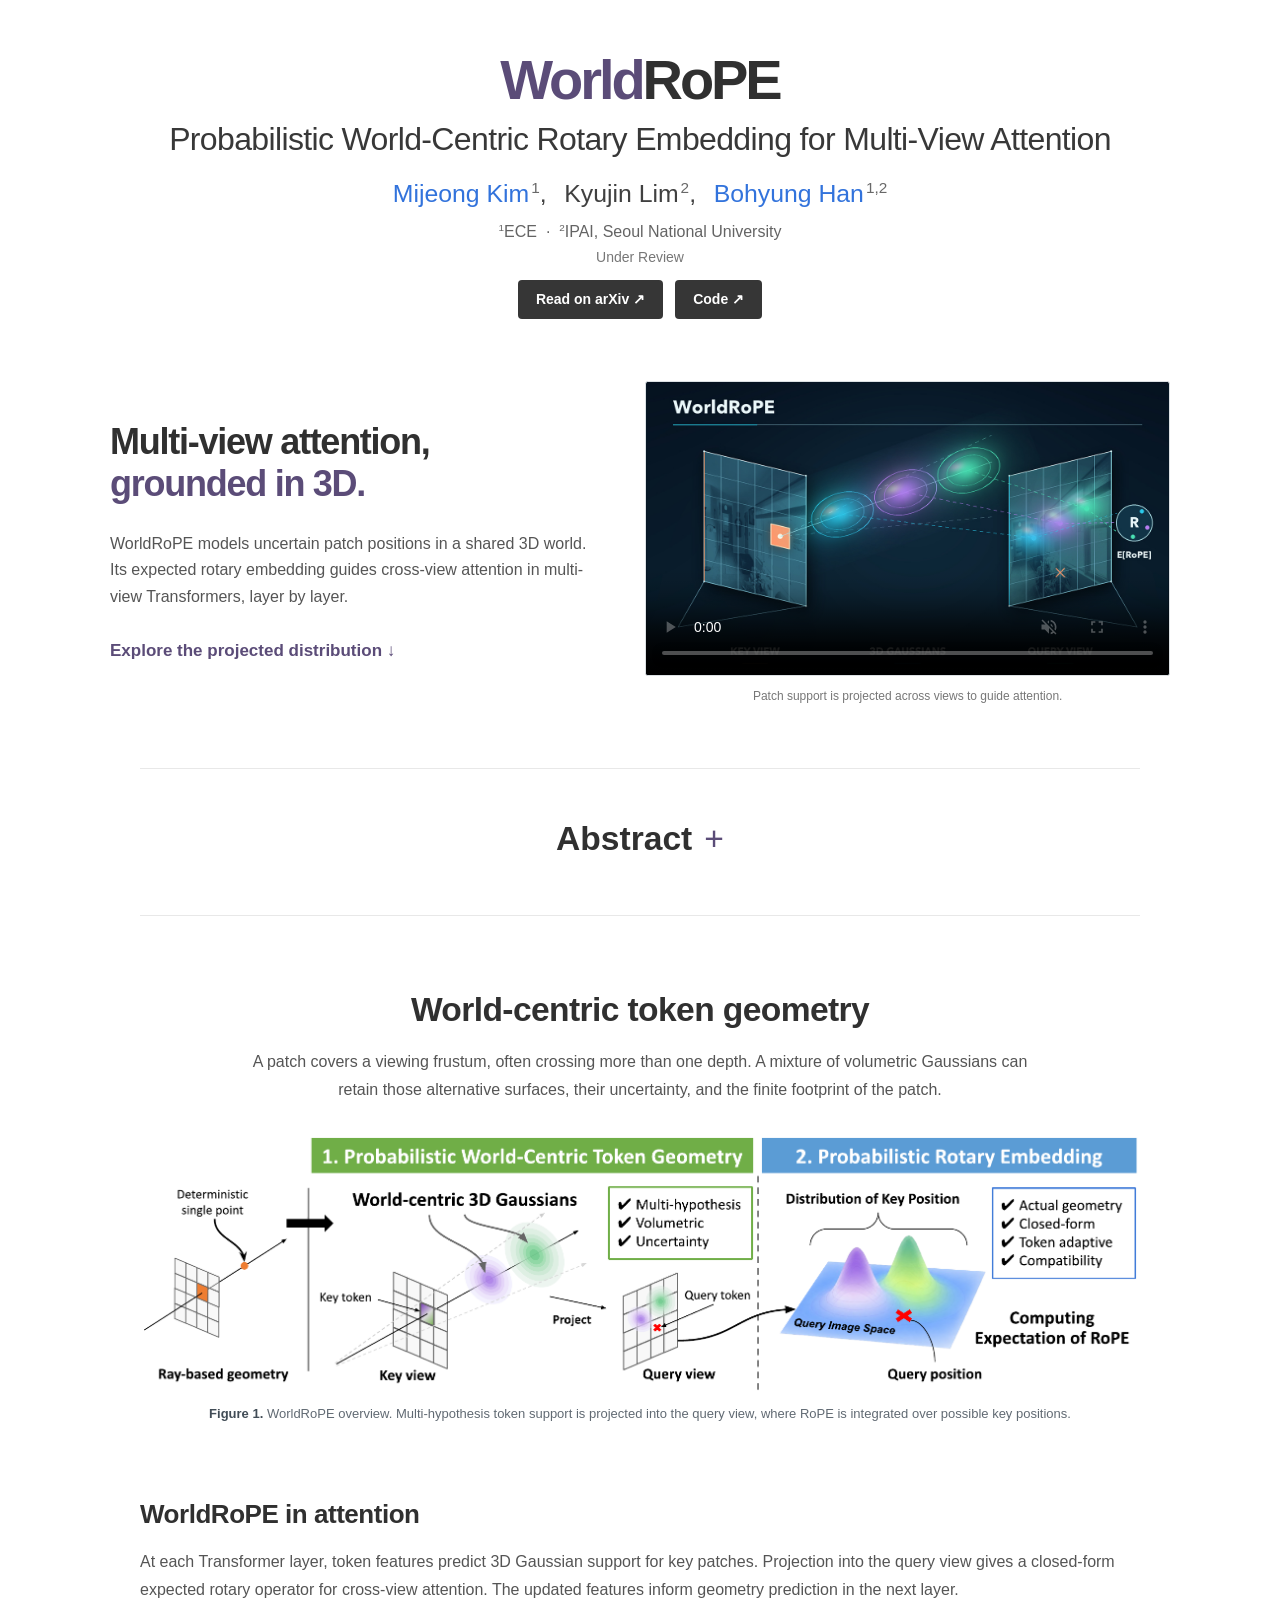
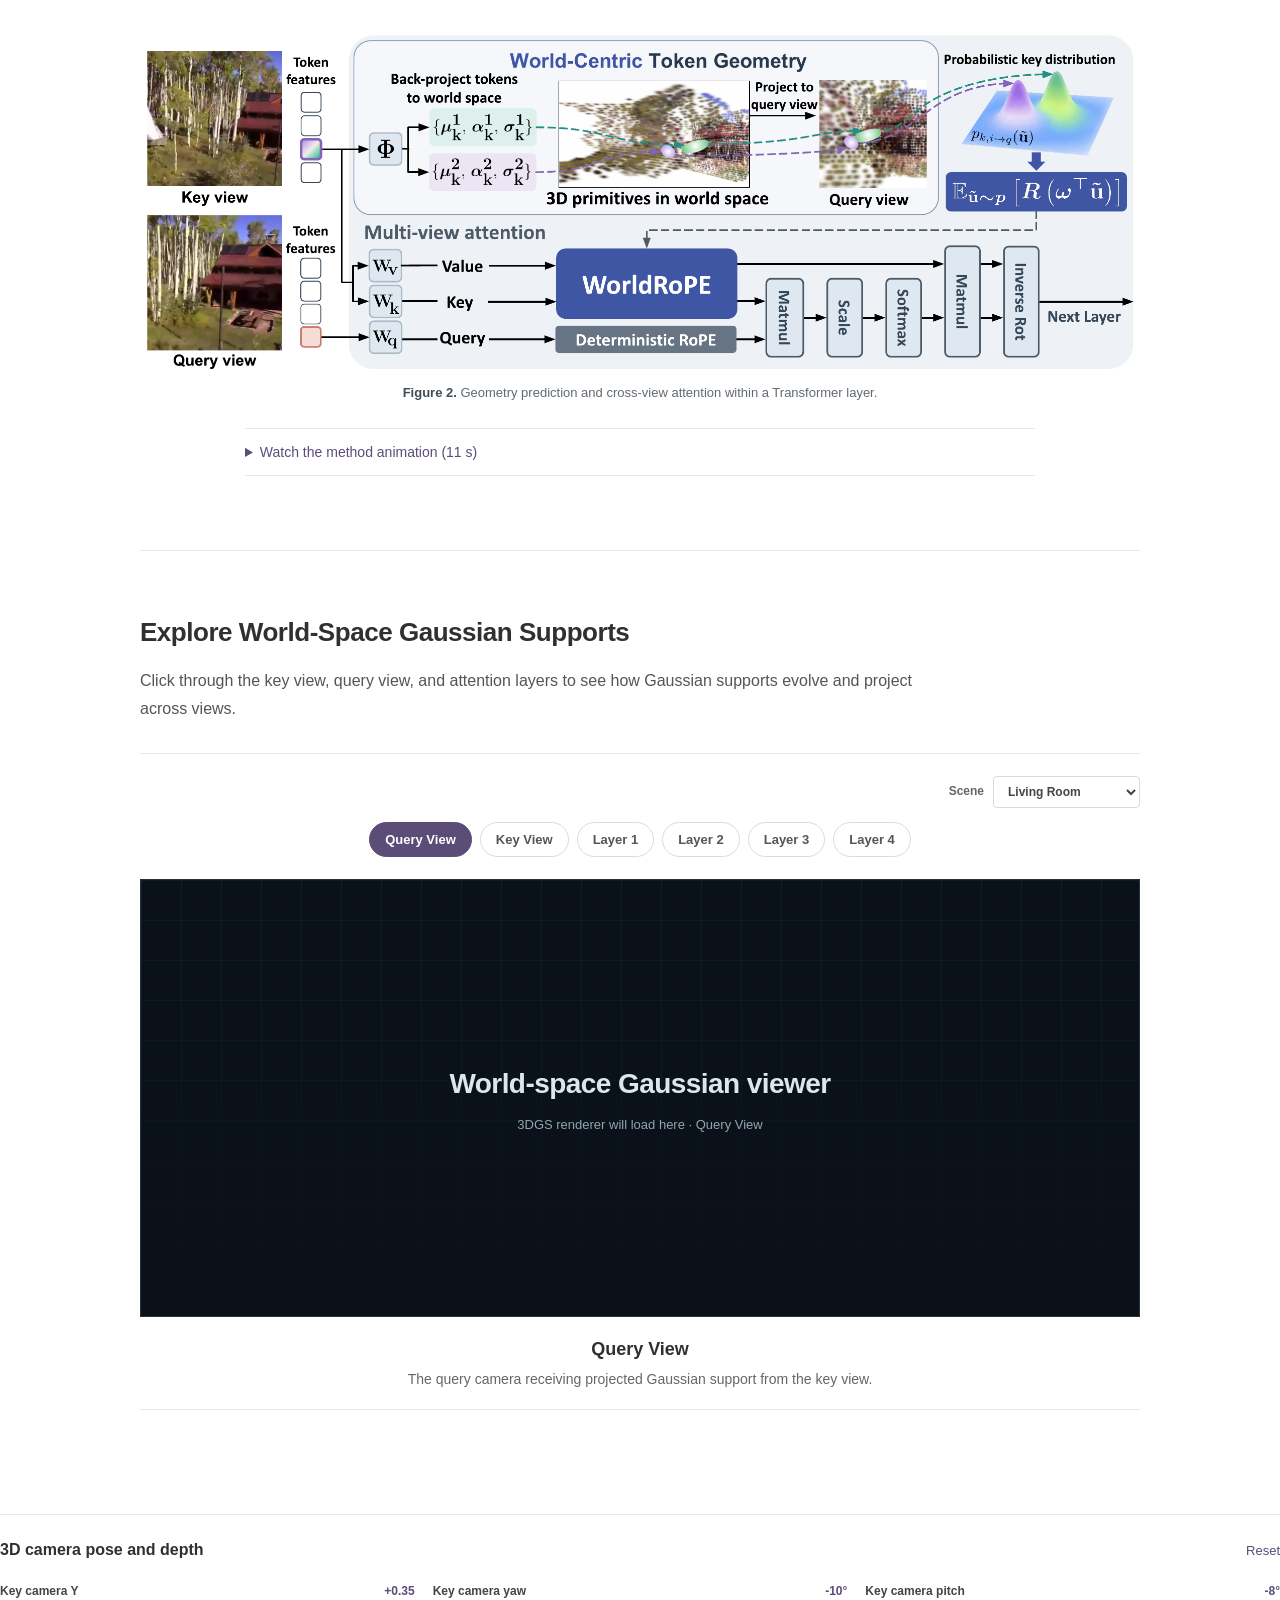
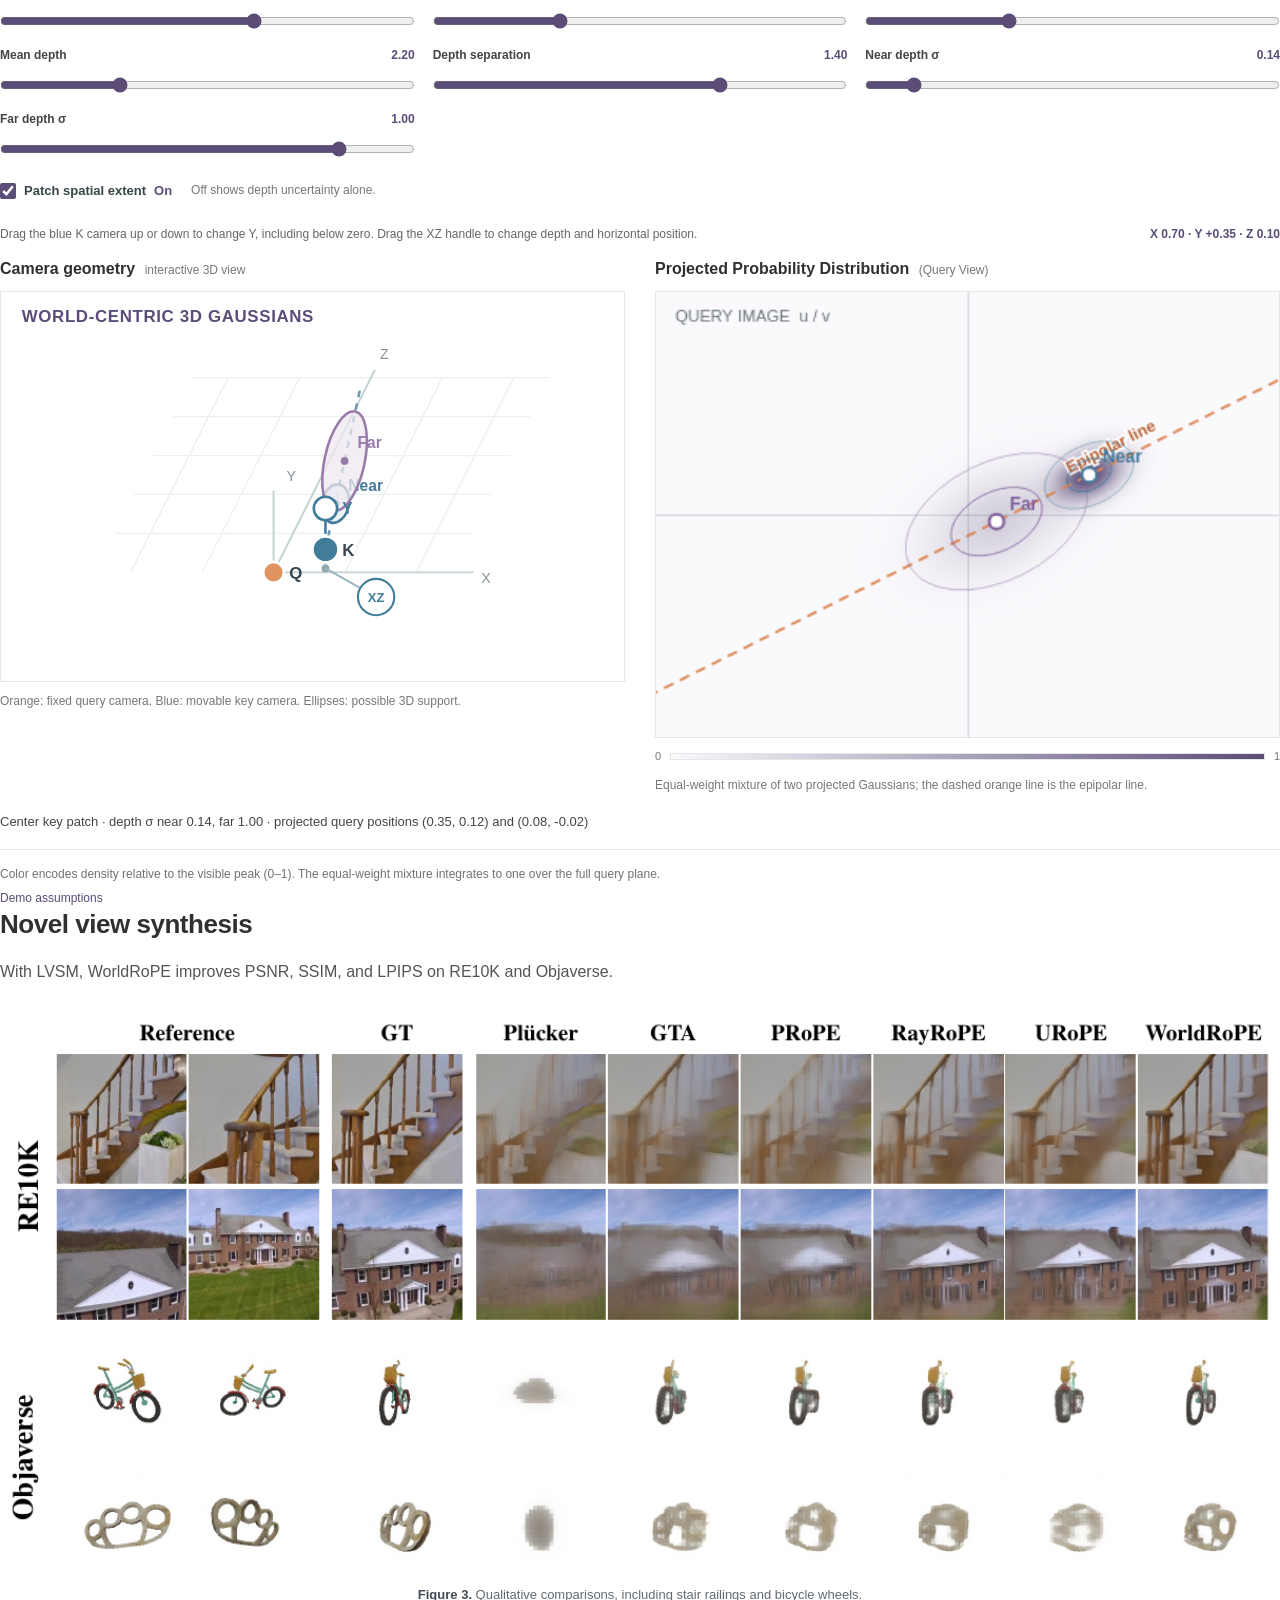
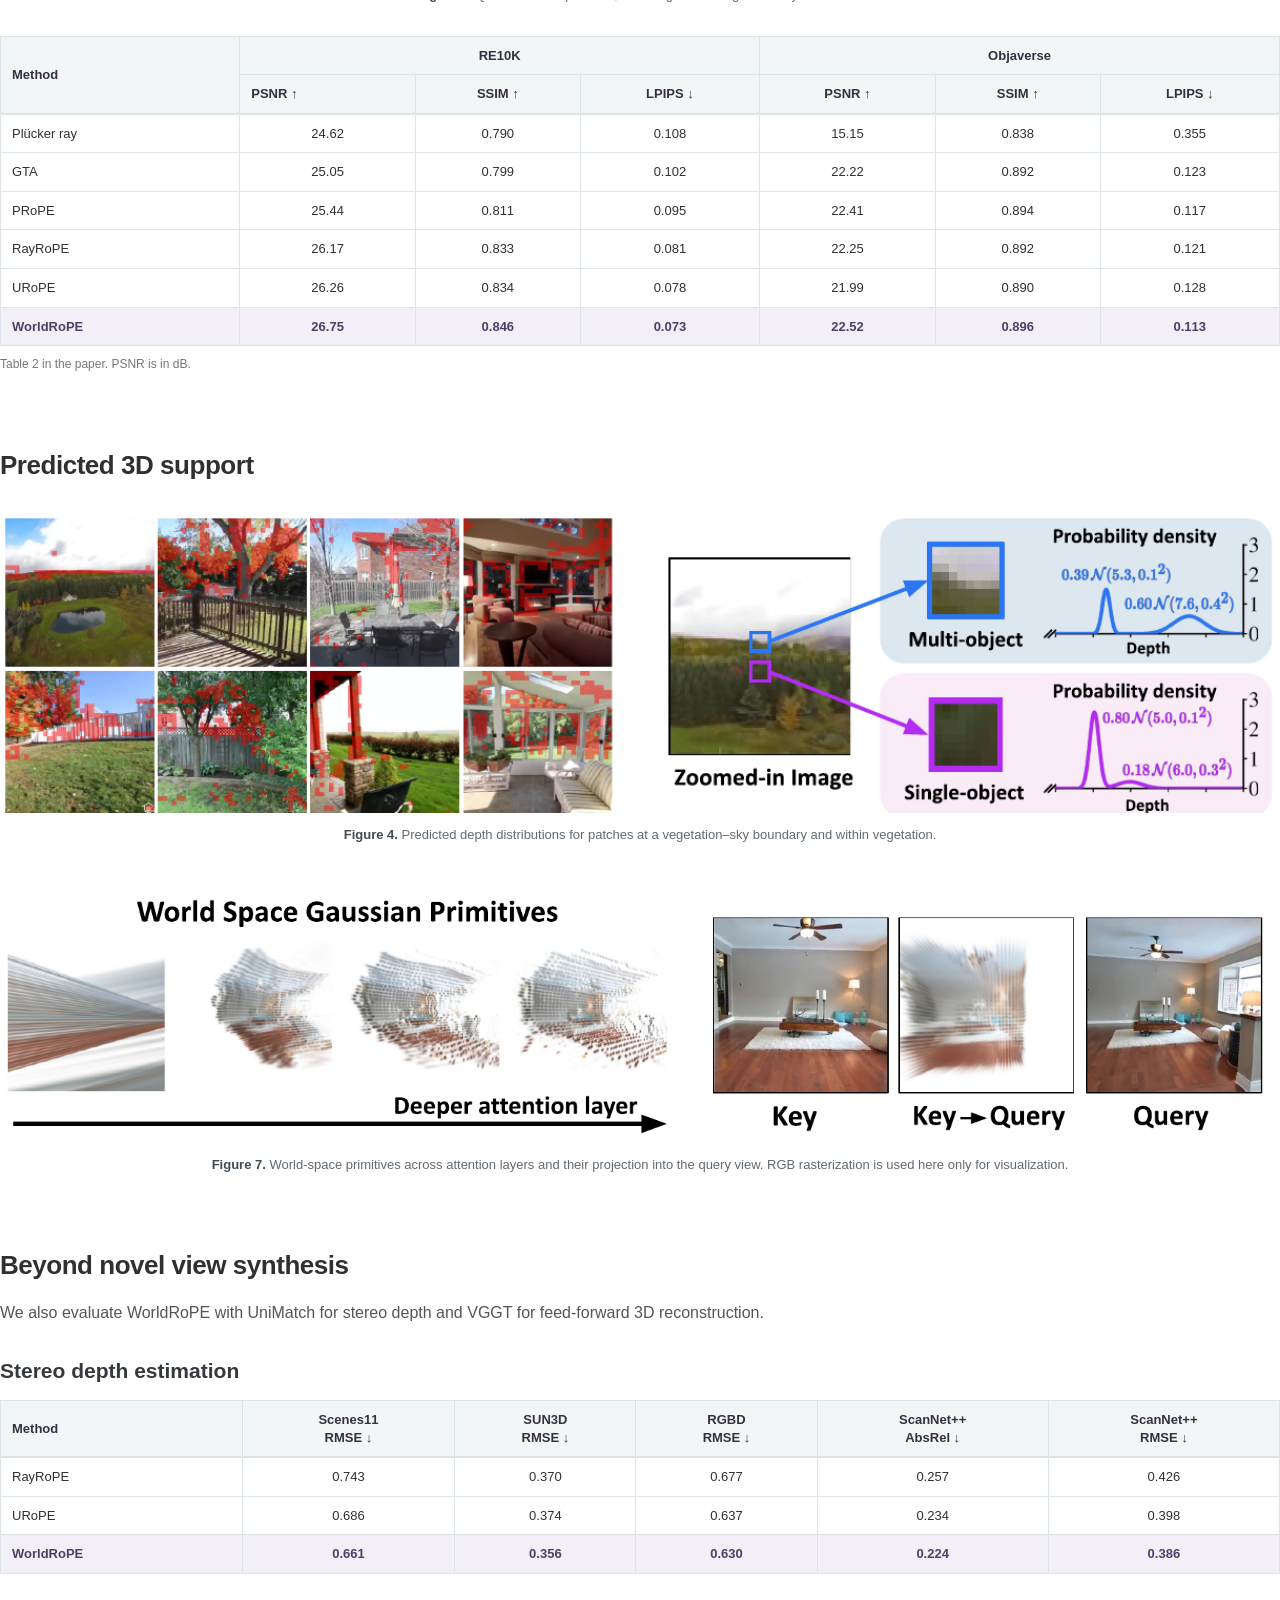
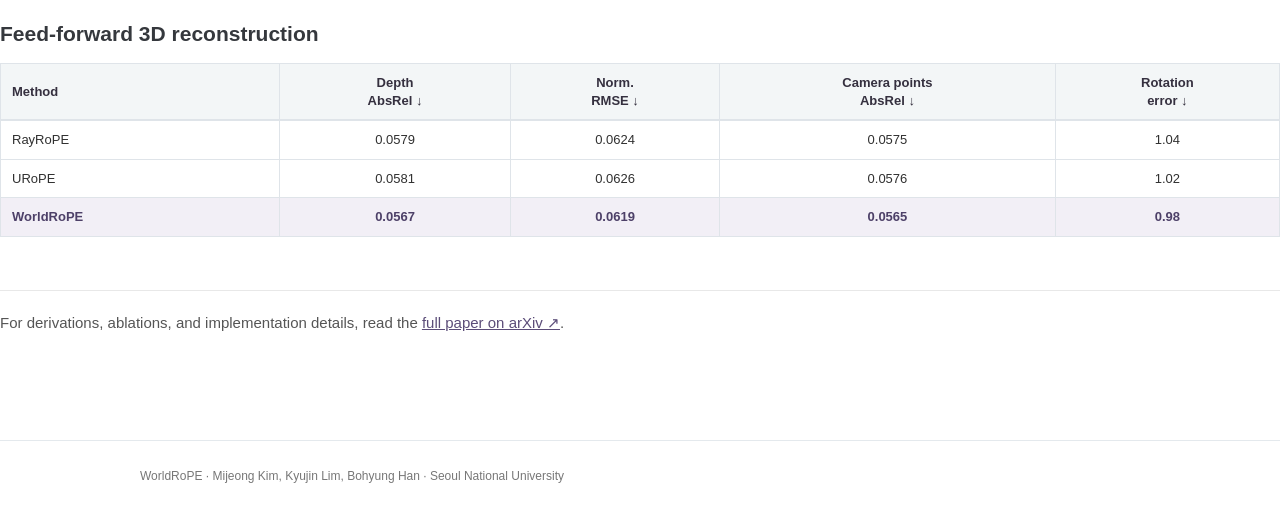
==== commit 3be8b904: "Refine Gaussian viewer layout and abstract toggle" ====
--- a/index.html
+++ b/index.html
@@ -48,10 +48,12 @@
     </header>
     <div class="page-width">
       <section class="abstract" id="abstract" aria-labelledby="abstract-title">
-        <h2 id="abstract-title">Abstract</h2>
-        <div class="abstract-text">
-          <p>Rotary Positional Embedding (RoPE) is widely used to encode relative positions in Transformers. In multi-view settings, however, patch coordinates are defined independently in each image: the same 3D point can therefore have different coordinates across views, making them insufficient for establishing cross-view correspondences. We introduce WorldRoPE, a probabilistic world-centric RoPE for multi-view attention. At each layer, WorldRoPE back-projects each patch token into a set of volumetric Gaussian primitives in a shared world frame. These primitives represent multiple plausible 3D supports for a token, jointly capturing alternative depth hypotheses, depth uncertainty, and the finite spatial extent of its patch frustum. When a key token’s support is projected into a query view, it induces a distribution over where that key may appear in the query image. WorldRoPE integrates the rotary operator over this distribution in closed form, combining rotations at the projected primitive centers according to their mixture weights with covariance-dependent attenuation. This makes attention less sensitive to uncertain key locations in the query view, without rasterizing or warping token features. The formulation reduces to deterministic RoPE when the support collapses to a point. Across layers, the predicted geometry guides cross-view attention, while the updated features refine the geometry used at the next layer. Experiments on novel view synthesis, depth estimation, and 3D geometry reconstruction demonstrate the effectiveness of WorldRoPE for multi-view Transformers.</p>
-        </div>
+        <details class="abstract-toggle">
+          <summary id="abstract-title">Abstract</summary>
+          <div class="abstract-text">
+            <p>Rotary Positional Embedding (RoPE) is widely used to encode relative positions in Transformers. In multi-view settings, however, patch coordinates are defined independently in each image: the same 3D point can therefore have different coordinates across views, making them insufficient for establishing cross-view correspondences. We introduce WorldRoPE, a probabilistic world-centric RoPE for multi-view attention. At each layer, WorldRoPE back-projects each patch token into a set of volumetric Gaussian primitives in a shared world frame. These primitives represent multiple plausible 3D supports for a token, jointly capturing alternative depth hypotheses, depth uncertainty, and the finite spatial extent of its patch frustum. When a key token’s support is projected into a query view, it induces a distribution over where that key may appear in the query image. WorldRoPE integrates the rotary operator over this distribution in closed form, combining rotations at the projected primitive centers according to their mixture weights with covariance-dependent attenuation. This makes attention less sensitive to uncertain key locations in the query view, without rasterizing or warping token features. The formulation reduces to deterministic RoPE when the support collapses to a point. Across layers, the predicted geometry guides cross-view attention, while the updated features refine the geometry used at the next layer. Experiments on novel view synthesis, depth estimation, and 3D geometry reconstruction demonstrate the effectiveness of WorldRoPE for multi-view Transformers.</p>
+          </div>
+        </details>
       </section>
 
       <section class="paper-section" id="overview">
@@ -76,10 +78,11 @@
         </details>
       </section>
 
-      <section class="paper-section demo-section" id="attention-demo">
+      <section class="paper-section demo-section gaussian-section" id="attention-demo">
         <h2>Explore World-Space Gaussian Supports</h2>
         <p>Click through the key view, query view, and attention layers to see how Gaussian supports evolve and project across views.</p>
         <div class="gaussian-explorer" id="gaussian-explorer">
+          <div class="gaussian-toolbar"><label class="gaussian-scene-select" for="gaussian-scene">Scene<select id="gaussian-scene"><option value="living-room">Living Room</option><option value="outdoor">Outdoor Scene</option><option value="objaverse">Objaverse</option></select></label></div>
           <div class="gaussian-tabs" role="tablist" aria-label="WorldRoPE Gaussian views">
             <button type="button" role="tab" aria-selected="true" data-gaussian-view="query">Query View</button>
             <button type="button" role="tab" aria-selected="false" data-gaussian-view="key">Key View</button>
@@ -88,11 +91,9 @@
             <button type="button" role="tab" aria-selected="false" data-gaussian-view="layer3">Layer 3</button>
             <button type="button" role="tab" aria-selected="false" data-gaussian-view="layer4">Layer 4</button>
           </div>
-          <div class="gaussian-stage" id="gaussian-viewer" data-active-view="query">
-            <canvas id="gaussian-canvas" width="1200" height="520" role="img" aria-label="World-space Gaussian viewer"></canvas>
-            <div class="gaussian-placeholder"><strong>World-space Gaussian viewer</strong><span id="gaussian-viewer-status">3DGS renderer will load here · Query View</span></div>
+          <div class="gaussian-stage" id="gaussian-viewer" data-active-view="query"><canvas id="gaussian-canvas" width="1200" height="520" role="img" aria-label="World-space Gaussian viewer"></canvas><div class="gaussian-placeholder"><strong>World-space Gaussian viewer</strong><span id="gaussian-viewer-status">3DGS renderer will load here · Query View</span></div></div>
+          <div class="gaussian-caption"><h3 id="gaussian-title">Query View</h3><p id="gaussian-description" aria-live="polite">The query camera receiving projected Gaussian support from the key view.</p></div>
           </div>
-          <div class="gaussian-caption"><h3 id="gaussian-title">Query View</h3><p id="gaussian-description" aria-live="polite">The query image receiving projected Gaussian support from the key view.</p></div>
         </div>
         <div class="demo-shell" id="worldrope-demo">
           <div class="demo-heading"><h3>3D camera pose and depth</h3><button type="button" id="demo-reset">Reset</button></div>
--- a/styles-commercial.css
+++ b/styles-commercial.css
@@ -31,6 +31,11 @@
 .commercial-media video{display:block;width:100%;aspect-ratio:16/9;object-fit:contain;background:#061624;border:1px solid #dce1e4;border-radius:3px}
 .commercial-media figcaption{margin:11px 0 0;color:#777;text-align:center;font-size:12px;line-height:1.5}
 .abstract{box-shadow:none;border:0;border-top:1px solid var(--line);border-bottom:1px solid var(--line);border-radius:0;margin-bottom:72px;padding:49px 0 55px;overflow:visible}
+.abstract-toggle summary{padding:0;color:#303030;cursor:pointer;font-size:clamp(1.7rem,2.7vw,2.1rem);font-weight:600;line-height:1.25;text-align:center;list-style:none}
+.abstract-toggle summary::-webkit-details-marker{display:none}
+.abstract-toggle summary::after{content:'+';display:inline-block;margin-left:12px;color:#5b4c78;font-weight:400}
+.abstract-toggle[open] summary::after{content:'−'}
+.abstract-toggle .abstract-text{max-width:790px;margin:28px auto 0}
 .abstract h2{margin:0 0 17px;color:#303030;font-size:25px;line-height:1.3;font-weight:650}
 .abstract-text{max-width:900px;padding:0;border:0}
 .abstract-text p{margin:0 0 13px;color:#444;font-size:15px;line-height:1.78}
@@ -76,6 +81,9 @@
 .demo-assumptions summary{display:inline-block;color:#5b4c78;cursor:pointer}
 .demo-assumptions p{max-width:790px;margin:8px 0 0}
 .gaussian-explorer{margin-top:30px;padding:22px 0 18px;border-top:1px solid var(--line);border-bottom:1px solid var(--line)}
+.gaussian-toolbar{display:flex;justify-content:flex-end;margin-bottom:14px}
+.gaussian-scene-select{display:flex;align-items:center;gap:9px;color:#666;font-size:12px;font-weight:600}
+.gaussian-scene-select select{border:1px solid #d8dce0;border-radius:4px;background:#fff;color:#444;padding:7px 28px 7px 10px;font:inherit;cursor:pointer}
 .gaussian-tabs{display:flex;justify-content:center;gap:8px;flex-wrap:wrap;margin-bottom:22px}
 .gaussian-tabs button{border:1px solid #d8dce0;border-radius:999px;background:#fff;color:#555;cursor:pointer;padding:9px 15px;font:600 13px/1.2 Arial,Helvetica,sans-serif;transition:background .15s,color .15s,border-color .15s}
 .gaussian-tabs button:hover,.gaussian-tabs button[aria-selected="true"]{border-color:#5b4c78;background:#5b4c78;color:#fff}
